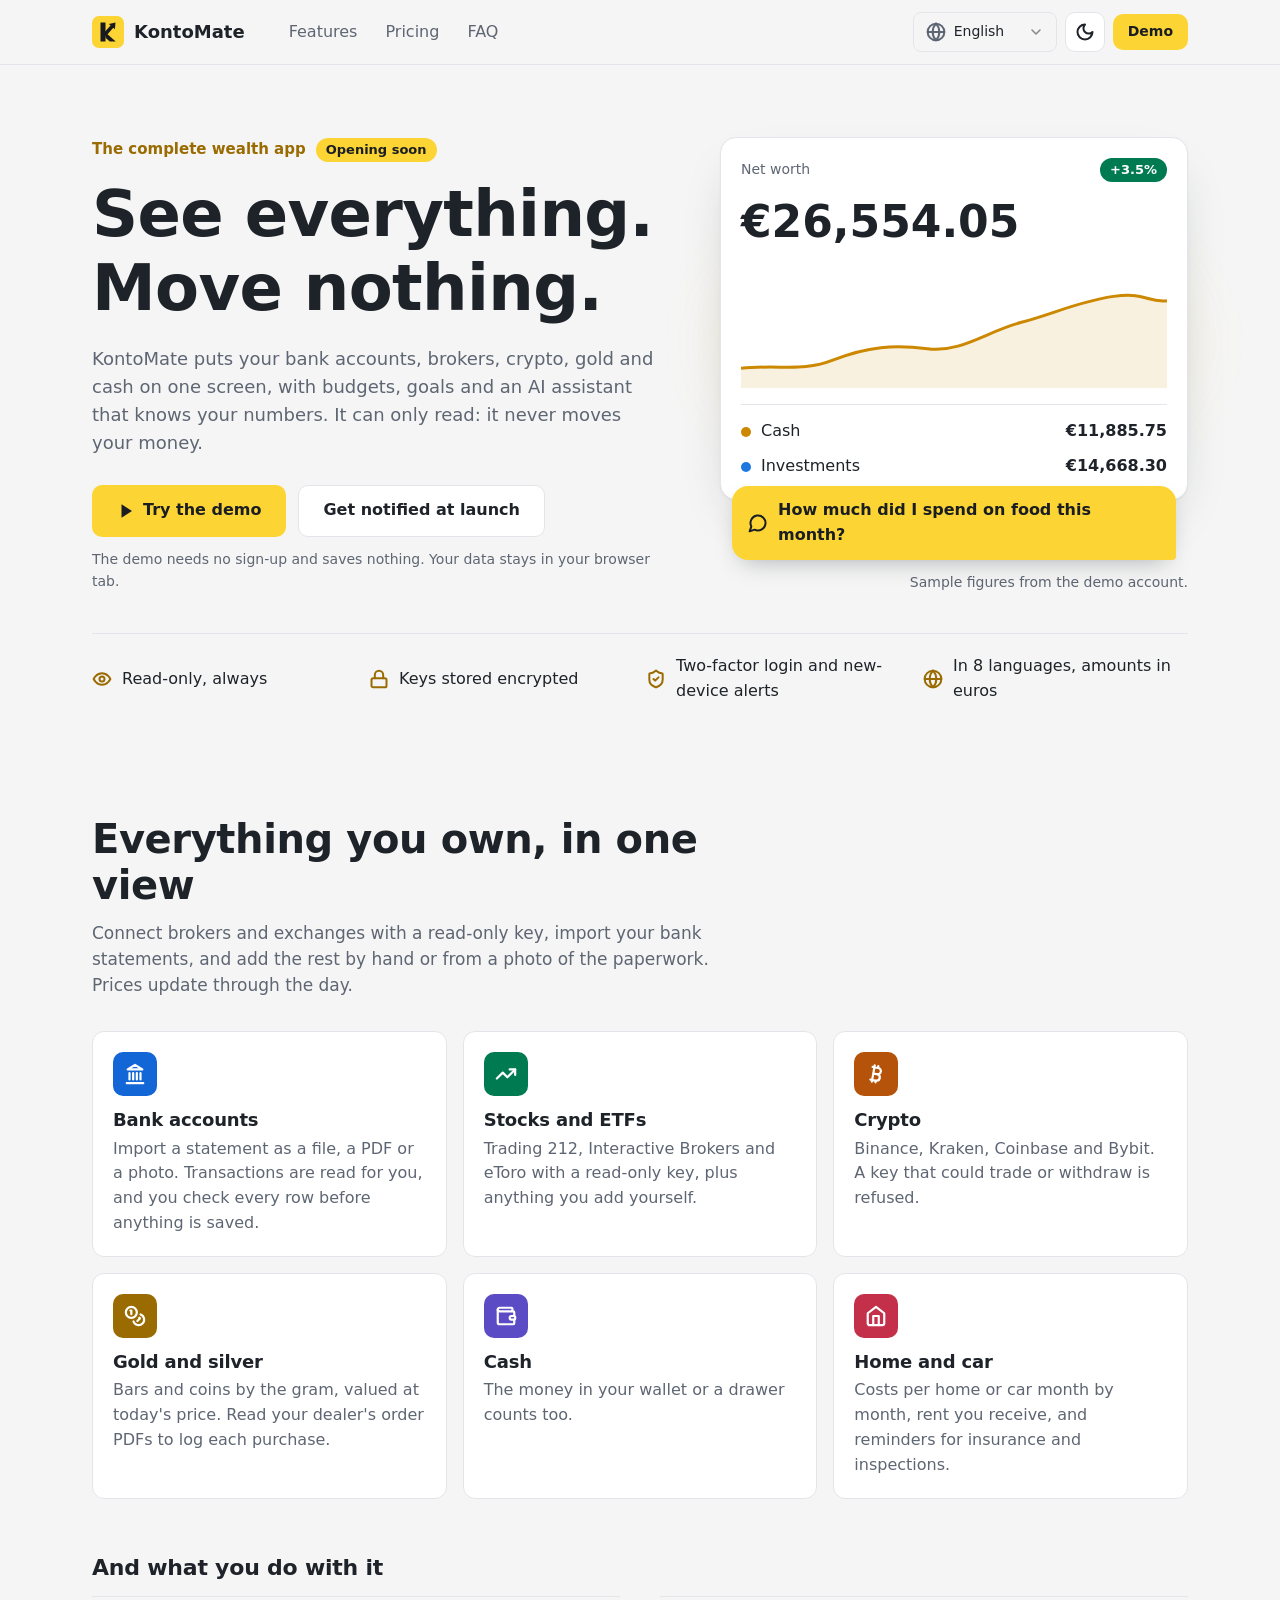
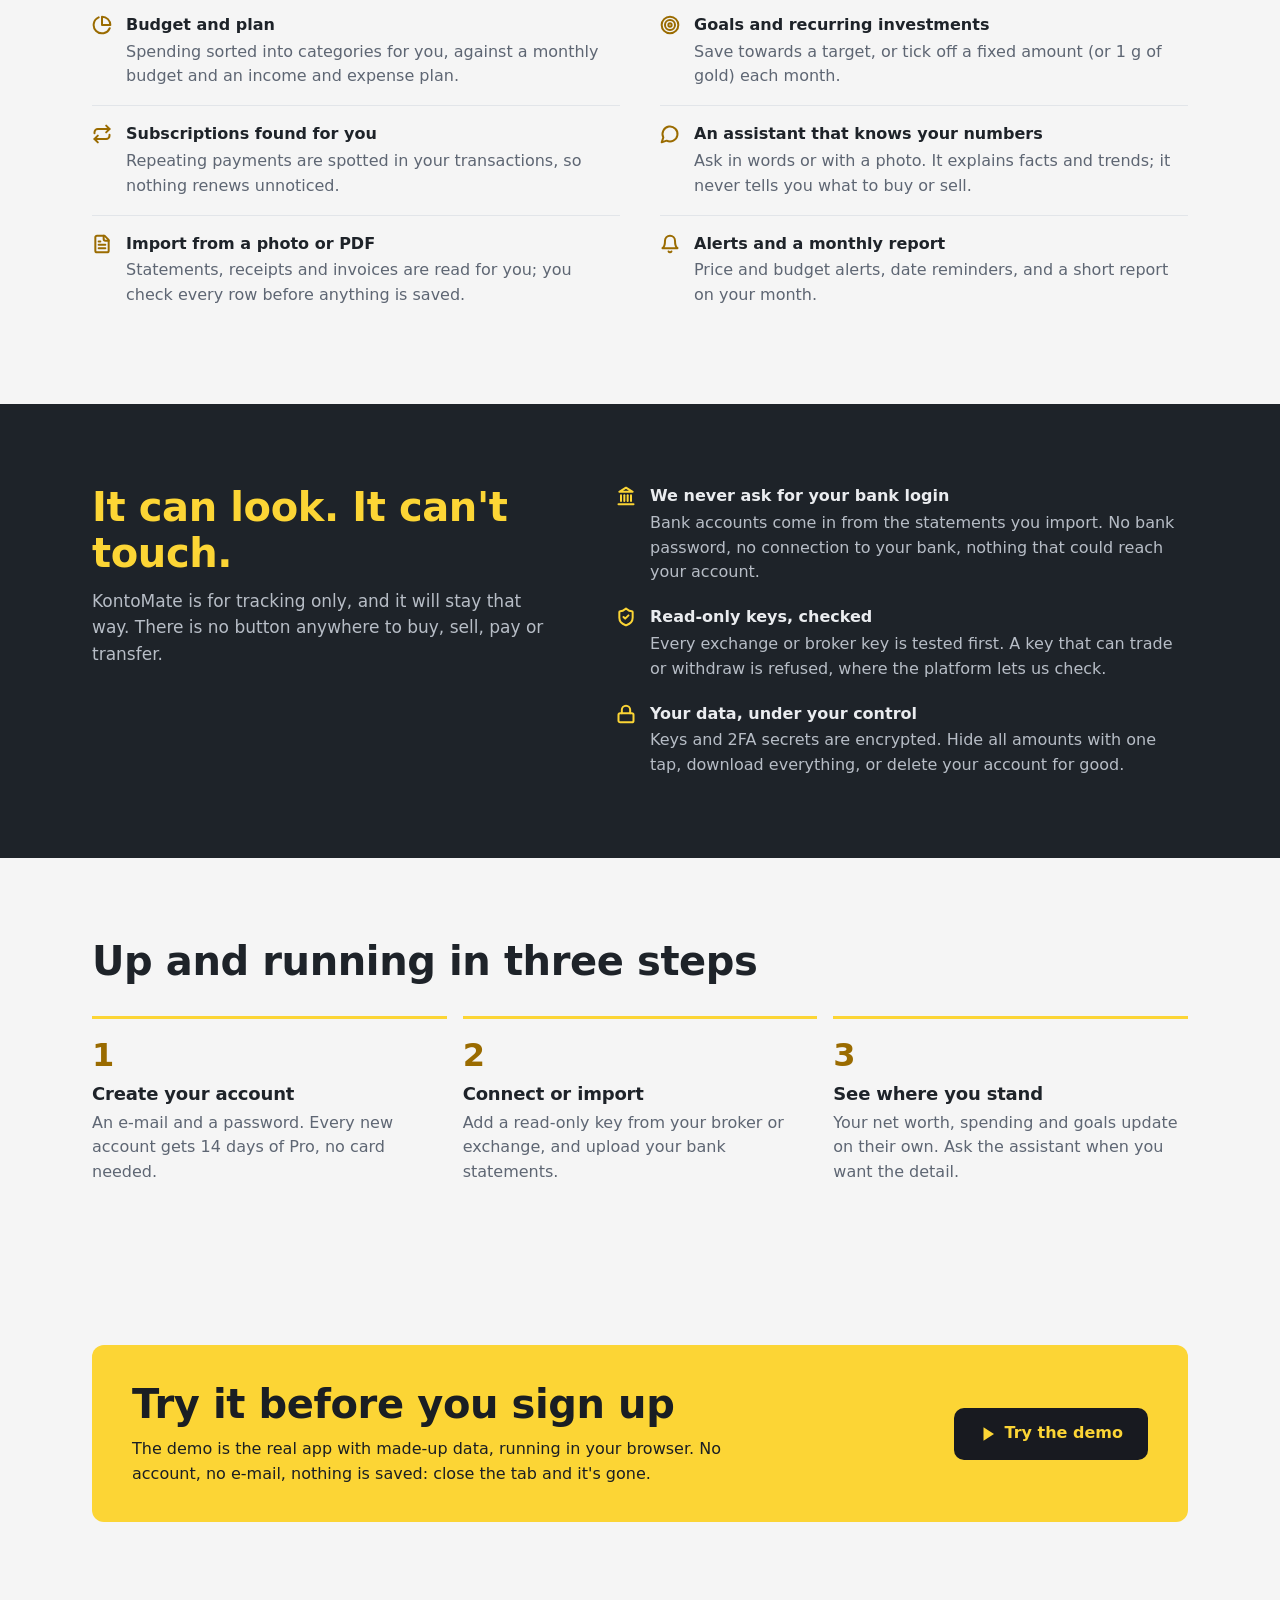
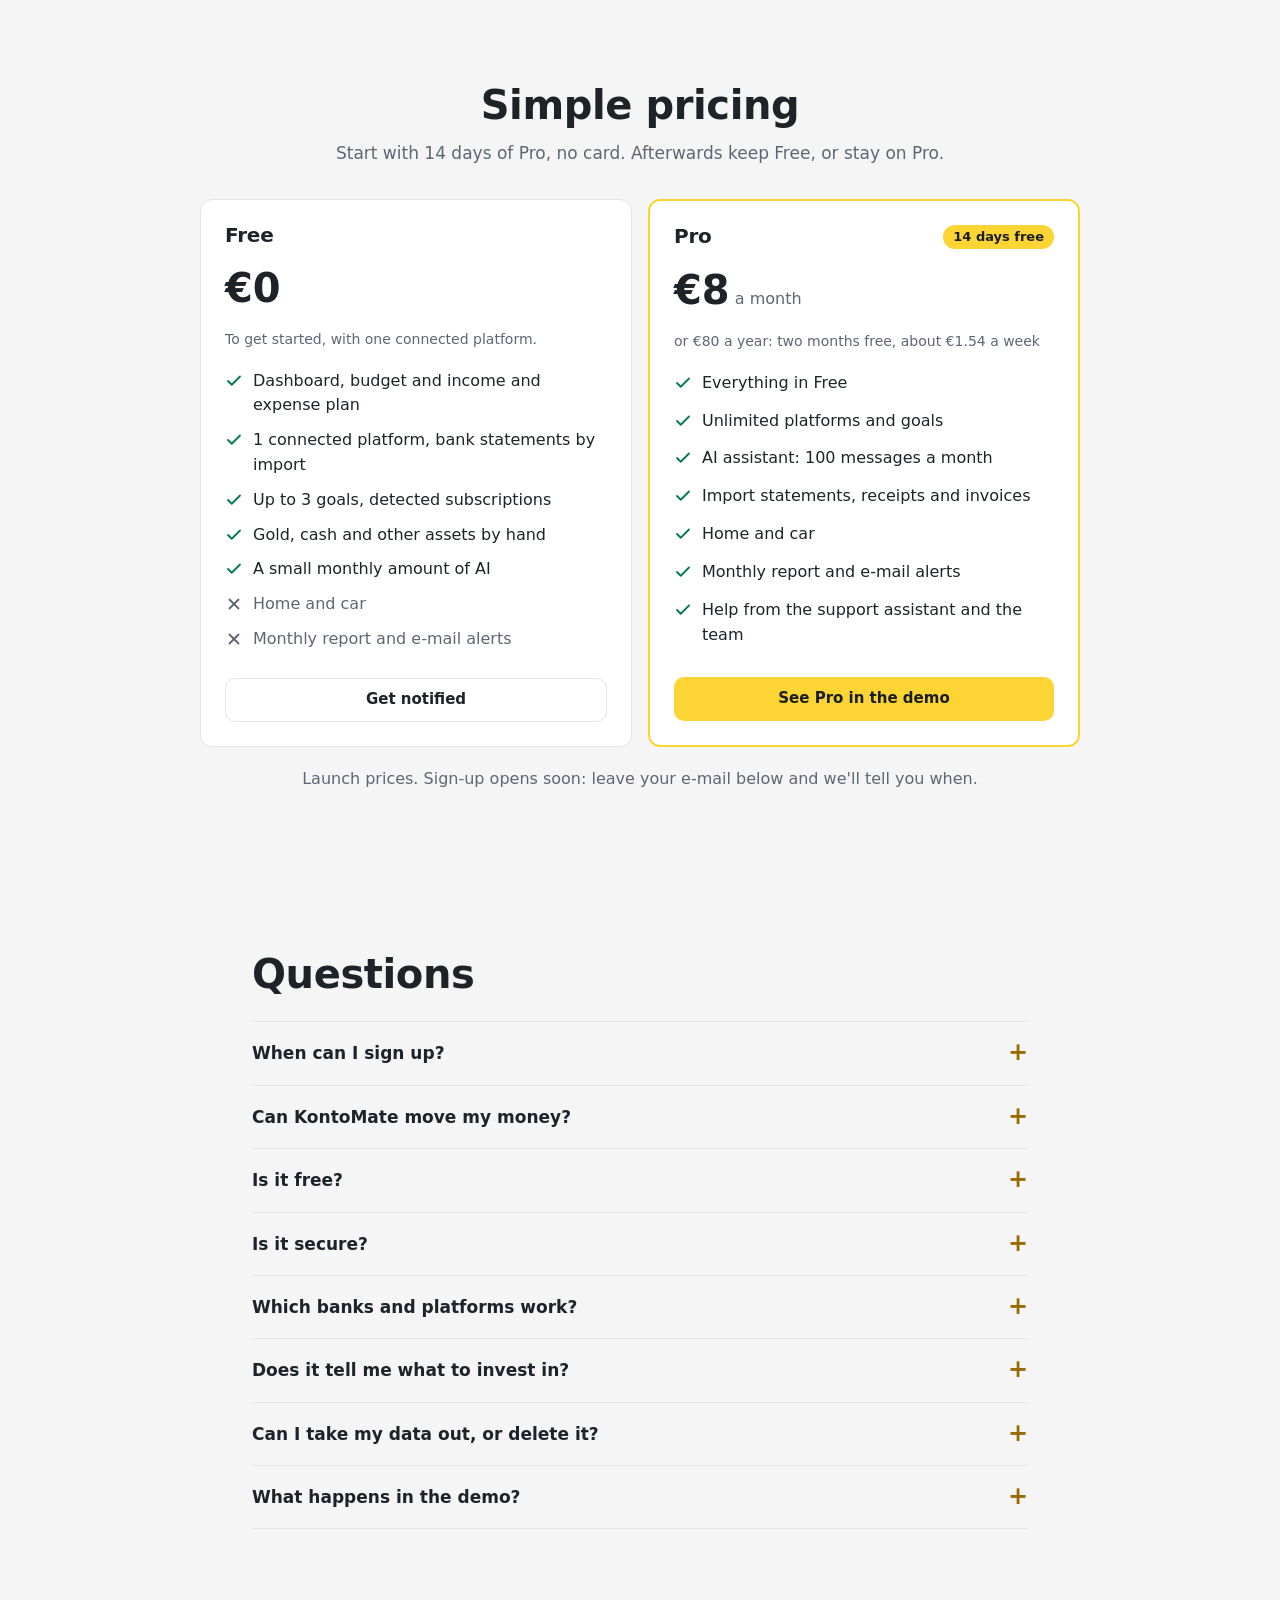
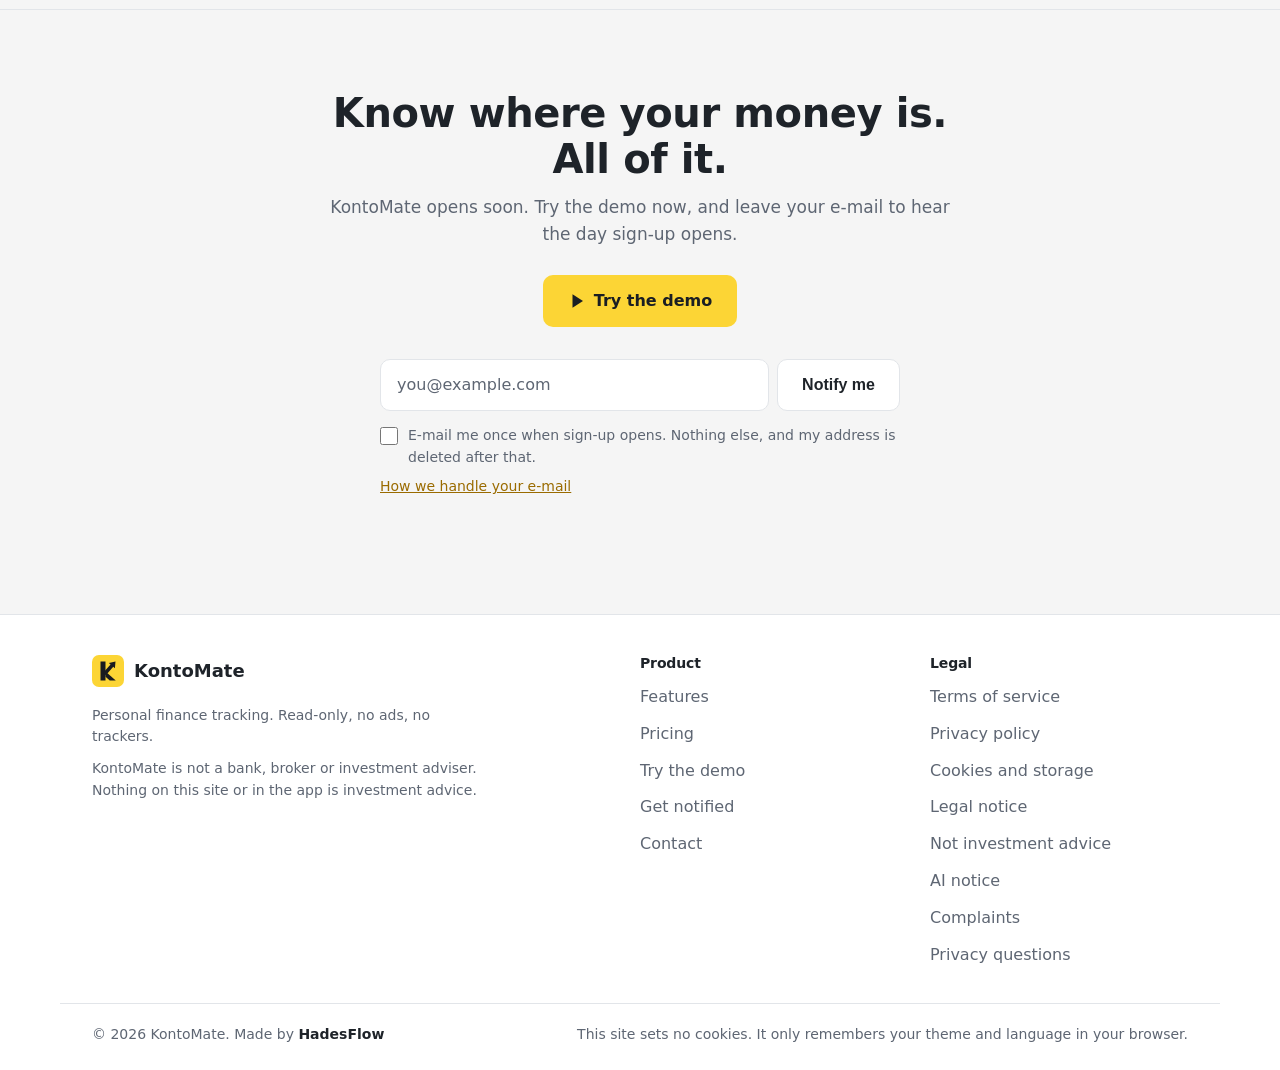
==== index.html @ 9d291f89 "Phone layout: net-worth card in the first screen, compact sections - Hero on phones: tighter type, b" ====
<!DOCTYPE html>
<!-- data-mode: "soon" (waitlist, no sign-up) is the default in the file; functions/_middleware.js switches it
     to "live" when the Cloudflare Pages variable SITE_MODE is "live". Elements: .soon-only / .live-only. -->
<html lang="en" data-mode="soon">
<head>
  <meta charset="UTF-8" />
  <meta name="viewport" content="width=device-width, initial-scale=1" />
  <title>KontoMate: the complete wealth app for everything you own</title>
  <meta name="description" content="KontoMate shows your bank accounts, brokers, crypto, gold and cash in one dashboard, with budgets, goals and an AI assistant. Read-only: it can never move your money." />
  <meta name="theme-color" content="#f5f5f5" />
  <link rel="icon" href="assets/favicon.svg?v=781c87a069" type="image/svg+xml" />
  <link rel="canonical" href="https://kontomate.com/" />
  <meta property="og:title" content="KontoMate: see everything, move nothing" />
  <meta property="og:description" content="Banks, brokers, crypto, gold and cash in one read-only dashboard, with budgets, goals and an AI assistant." />
  <meta property="og:url" content="https://kontomate.com/" />
  <meta property="og:type" content="website" />
  <!-- No trackers, no cookies, no third-party requests: everything below is served from this site. -->
  <script src="assets/theme-init.js?v=781c87a069"></script>
  <link rel="stylesheet" href="assets/site.css?v=781c87a069" />
</head>
<body>
  <!-- Lucide icons (ISC licence), drawn once and reused with <use>. -->
  <svg width="0" height="0" class="sprite" aria-hidden="true" focusable="false">
    <symbol id="i-bank" viewBox="0 0 24 24"><line x1="3" x2="21" y1="22" y2="22"/><line x1="6" x2="6" y1="18" y2="11"/><line x1="10" x2="10" y1="18" y2="11"/><line x1="14" x2="14" y1="18" y2="11"/><line x1="18" x2="18" y1="18" y2="11"/><polygon points="12 2 20 7 4 7"/></symbol>
    <symbol id="i-trend" viewBox="0 0 24 24"><polyline points="22 7 13.5 15.5 8.5 10.5 2 17"/><polyline points="16 7 22 7 22 13"/></symbol>
    <symbol id="i-bitcoin" viewBox="0 0 24 24"><path d="M11.767 19.089c4.924.868 6.14-6.025 1.216-6.894m-1.216 6.894L5.86 18.047m5.908 1.042-.347 1.97m1.563-8.864c4.924.869 6.14-6.025 1.215-6.893m-1.215 6.893-3.94-.694m5.155-6.2L8.29 4.26m5.908 1.042.348-1.97M7.48 20.364l3.126-17.727"/></symbol>
    <symbol id="i-coins" viewBox="0 0 24 24"><circle cx="8" cy="8" r="6"/><path d="M18.09 10.37A6 6 0 1 1 10.34 18"/><path d="M7 6h1v4"/><path d="m16.71 13.88.7.71-2.82 2.82"/></symbol>
    <symbol id="i-wallet" viewBox="0 0 24 24"><path d="M19 7V4a1 1 0 0 0-1-1H5a2 2 0 0 0 0 4h15a1 1 0 0 1 1 1v4h-3a2 2 0 0 0 0 4h3a1 1 0 0 0 1-1v-2a1 1 0 0 0-1-1"/><path d="M3 5v14a2 2 0 0 0 2 2h15a1 1 0 0 0 1-1v-4"/></symbol>
    <symbol id="i-home" viewBox="0 0 24 24"><path d="M3 9l9-7 9 7v11a2 2 0 0 1-2 2H5a2 2 0 0 1-2-2z"/><polyline points="9 22 9 12 15 12 15 22"/></symbol>
    <symbol id="i-car" viewBox="0 0 24 24"><path d="M19 17h2c.6 0 1-.4 1-1v-3c0-.9-.7-1.7-1.5-1.9C18.7 10.6 16 10 16 10s-1.3-1.4-2.2-2.3c-.5-.4-1.1-.7-1.8-.7H5c-.6 0-1.1.4-1.4.9l-1.4 2.9A3.7 3.7 0 0 0 2 12v4c0 .6.4 1 1 1h2"/><circle cx="7" cy="17" r="2"/><path d="M9 17h6"/><circle cx="17" cy="17" r="2"/></symbol>
    <symbol id="i-shield" viewBox="0 0 24 24"><path d="M20 13c0 5-3.5 7.5-7.66 8.95a1 1 0 0 1-.67-.01C7.5 20.5 4 18 4 13V6a1 1 0 0 1 1-1c2 0 4.5-1.2 6.24-2.72a1.17 1.17 0 0 1 1.52 0C14.51 3.81 17 5 19 5a1 1 0 0 1 1 1z"/><path d="m9 12 2 2 4-4"/></symbol>
    <symbol id="i-eye" viewBox="0 0 24 24"><path d="M2 12s3-7 10-7 10 7 10 7-3 7-10 7-10-7-10-7Z"/><circle cx="12" cy="12" r="3"/></symbol>
    <symbol id="i-lock" viewBox="0 0 24 24"><rect width="18" height="11" x="3" y="11" rx="2" ry="2"/><path d="M7 11V7a5 5 0 0 1 10 0v4"/></symbol>
    <symbol id="i-check" viewBox="0 0 24 24"><path d="M20 6 9 17l-5-5"/></symbol>
    <symbol id="i-x" viewBox="0 0 24 24"><path d="M18 6 6 18"/><path d="m6 6 12 12"/></symbol>
    <symbol id="i-sun" viewBox="0 0 24 24"><circle cx="12" cy="12" r="4"/><path d="M12 2v2"/><path d="M12 20v2"/><path d="m4.93 4.93 1.41 1.41"/><path d="m17.66 17.66 1.41 1.41"/><path d="M2 12h2"/><path d="M20 12h2"/><path d="m6.34 17.66-1.41 1.41"/><path d="m19.07 4.93-1.41 1.41"/></symbol>
    <symbol id="i-moon" viewBox="0 0 24 24"><path d="M12 3a6 6 0 0 0 9 9 9 9 0 1 1-9-9Z"/></symbol>
    <symbol id="i-chat" viewBox="0 0 24 24"><path d="M7.9 20A9 9 0 1 0 4 16.1L2 22Z"/></symbol>
    <symbol id="i-pie" viewBox="0 0 24 24"><path d="M21.21 15.89A10 10 0 1 1 8 2.83"/><path d="M22 12A10 10 0 0 0 12 2v10z"/></symbol>
    <symbol id="i-target" viewBox="0 0 24 24"><circle cx="12" cy="12" r="10"/><circle cx="12" cy="12" r="6"/><circle cx="12" cy="12" r="2"/></symbol>
    <symbol id="i-repeat" viewBox="0 0 24 24"><path d="m17 2 4 4-4 4"/><path d="M3 11v-1a4 4 0 0 1 4-4h14"/><path d="m7 22-4-4 4-4"/><path d="M21 13v1a4 4 0 0 1-4 4H3"/></symbol>
    <symbol id="i-file" viewBox="0 0 24 24"><path d="M15 2H6a2 2 0 0 0-2 2v16a2 2 0 0 0 2 2h12a2 2 0 0 0 2-2V7Z"/><path d="M14 2v4a2 2 0 0 0 2 2h4"/><path d="M10 9H8"/><path d="M16 13H8"/><path d="M16 17H8"/></symbol>
    <symbol id="i-bell" viewBox="0 0 24 24"><path d="M6 8a6 6 0 0 1 12 0c0 7 3 9 3 9H3s3-2 3-9"/><path d="M10.3 21a1.94 1.94 0 0 0 3.4 0"/></symbol>
    <symbol id="i-play" viewBox="0 0 24 24"><polygon points="6 3 20 12 6 21 6 3"/></symbol>
    <symbol id="i-chevron-down" viewBox="0 0 24 24"><path d="m6 9 6 6 6-6"/></symbol>
    <symbol id="i-globe"viewBox="0 0 24 24"><circle cx="12" cy="12" r="10"/><path d="M12 2a14.5 14.5 0 0 0 0 20 14.5 14.5 0 0 0 0-20"/><path d="M2 12h20"/></symbol>
  </svg>

  <a class="skip" href="#main" data-i18n="nav.skip">Skip to content</a>

  <header class="site-header">
    <div class="wrap header-row">
      <a class="brand" href="/" aria-label="KontoMate home">
        <svg class="logo" viewBox="0 0 64 64" aria-hidden="true" focusable="false"><rect width="64" height="64" rx="14" fill="#fcd535"/><path d="M17 13H27V51H17Z" fill="#181a20"/><path d="M27 33 47.5 51H35.5L27 43.5Z" fill="#181a20"/><path d="M22.3 35.6 37.1 18.9 33.8 16.1 47 13 45.8 26.5 42.5 23.7 27.7 40.4Z" fill="#181a20"/></svg>
        <span>KontoMate</span>
      </a>
      <nav class="nav" aria-label="Main">
        <a href="#tracks" data-i18n="nav.features">Features</a>
        <a href="#pricing" data-i18n="nav.pricing">Pricing</a>
        <a href="#faq" data-i18n="nav.faq">FAQ</a>
      </nav>
      <div class="header-actions">
        <!-- Language picker, built like the app's (finassist-app src/components/LanguageSelect.tsx); assets/site.js fills it. -->
        <div class="lang" hidden>
          <button type="button" class="lang-trigger" id="lang-trigger" aria-haspopup="listbox" aria-expanded="false" aria-controls="lang-menu" aria-label="Language" data-i18n-attr="aria-label:nav.language">
            <svg class="icon" aria-hidden="true"><use href="#i-globe"/></svg>
            <span class="lang-current" id="lang-current">English</span>
            <svg class="icon lang-chevron" aria-hidden="true"><use href="#i-chevron-down"/></svg>
          </button>
          <ul class="lang-menu" id="lang-menu" role="listbox" tabindex="-1" hidden></ul>
        </div>
        <button type="button" class="icon-btn" id="theme-toggle" aria-label="Switch between light and dark" data-i18n-attr="aria-label:nav.theme">
          <svg class="icon show-light" aria-hidden="true"><use href="#i-moon"/></svg>
          <svg class="icon show-dark" aria-hidden="true"><use href="#i-sun"/></svg>
        </button>
        <a class="link-login live-only" href="https://app.kontomate.com/auth/login" data-i18n="nav.login">Log in</a>
        <a class="btn btn-small btn-outline live-only" href="https://app.kontomate.com/auth/signup" data-i18n="nav.signup">Sign up</a>
        <a class="btn btn-small btn-primary soon-only" href="https://demo.kontomate.com" data-i18n="nav.demo">Demo</a>
      </div>
    </div>
  </header>

  <main id="main">
    <!-- Hero: the one bold element is the net-worth card next to the headline. -->
    <section class="hero">
      <div class="wrap hero-grid">
        <div class="hero-copy">
          <p class="eyebrow">
            <span data-i18n="hero.eyebrow">The complete wealth app</span>
            <span class="badge soon-only" data-i18n="soon.badge">Opening soon</span>
          </p>
          <h1 data-i18n="hero.title">See everything. Move nothing.</h1>
          <p class="lead" data-i18n="hero.lead">KontoMate puts your bank accounts, brokers, crypto, gold and cash on one screen, with budgets, goals and an AI assistant that knows your numbers. It can only read: it never moves your money.</p>
          <div class="hero-ctas">
            <a class="btn btn-primary btn-large" href="https://demo.kontomate.com">
              <svg class="icon" aria-hidden="true"><use href="#i-play"/></svg>
              <span data-i18n="cta.demo">Try the demo</span>
            </a>
            <a class="btn btn-outline btn-large live-only" href="https://app.kontomate.com/auth/signup" data-i18n="cta.signup">Create a free account</a>
            <a class="btn btn-outline btn-large soon-only" href="#waitlist"><span class="label-long" data-i18n="cta.notify">Get notified at launch</span><span class="label-short" data-i18n="cta.notifyShort">Get notified</span></a>
          </div>
          <p class="hint" data-i18n="cta.demoNote">The demo needs no sign-up and saves nothing. Your data stays in your browser tab.</p>
        </div>

        <figure class="mock" aria-labelledby="mock-caption">
          <div class="mock-card">
            <div class="mock-head">
              <span class="muted small" data-i18n="mock.label">Net worth</span>
              <span class="pill pill-up">+3.5%</span>
            </div>
            <p class="mock-total stat">€26,554.05</p>
            <svg class="mock-chart" viewBox="0 0 320 110" preserveAspectRatio="none" aria-hidden="true">
              <path class="area" d="M0 92 C30 88 45 96 70 84 S115 70 140 74 S185 58 210 50 S255 30 280 26 S305 32 320 30 L320 110 L0 110Z"/>
              <path class="line" d="M0 92 C30 88 45 96 70 84 S115 70 140 74 S185 58 210 50 S255 30 280 26 S305 32 320 30"/>
            </svg>
            <ul class="mock-split">
              <li><span class="dot d1"></span><span data-i18n="mock.cash">Cash</span><span class="stat">€11,885.75</span></li>
              <li><span class="dot d2"></span><span data-i18n="mock.investments">Investments</span><span class="stat">€14,668.30</span></li>
            </ul>
          </div>
          <div class="mock-chat">
            <svg class="icon" aria-hidden="true"><use href="#i-chat"/></svg>
            <p data-i18n="mock.chat">How much did I spend on food this month?</p>
          </div>
          <figcaption id="mock-caption" class="muted small" data-i18n="mock.caption">Sample figures from the demo account.</figcaption>
        </figure>
      </div>

      <div class="wrap">
        <ul class="trust">
          <li><svg class="icon" aria-hidden="true"><use href="#i-eye"/></svg><span data-i18n="trust.readonly">Read-only, always</span></li>
          <li><svg class="icon" aria-hidden="true"><use href="#i-lock"/></svg><span data-i18n="trust.encrypted">Keys stored encrypted</span></li>
          <li><svg class="icon" aria-hidden="true"><use href="#i-shield"/></svg><span data-i18n="trust.2fa">Two-factor login and new-device alerts</span></li>
          <li><svg class="icon" aria-hidden="true"><use href="#i-globe"/></svg><span data-i18n="trust.languages">In 8 languages, amounts in euros</span></li>
        </ul>
      </div>
    </section>

    <section id="tracks" class="section">
      <div class="wrap">
        <h2 data-i18n="tracks.title">Everything you own, in one view</h2>
        <p class="section-lead" data-i18n="tracks.lead">Connect brokers and exchanges with a read-only key, import your bank statements, and add the rest by hand or from a photo of the paperwork. Prices update through the day.</p>
        <ul class="tiles">
          <li class="tile">
            <span class="icon-tile t1"><svg class="icon" aria-hidden="true"><use href="#i-bank"/></svg></span>
            <h3 data-i18n="tracks.banks.title">Bank accounts</h3>
            <p data-i18n="tracks.banks.text">Import a statement as a file, a PDF or a photo. Transactions are read for you, and you check every row before anything is saved.</p>
          </li>
          <li class="tile">
            <span class="icon-tile t2"><svg class="icon" aria-hidden="true"><use href="#i-trend"/></svg></span>
            <h3 data-i18n="tracks.stocks.title">Stocks and ETFs</h3>
            <p data-i18n="tracks.stocks.text">Trading 212, Interactive Brokers and eToro with a read-only key, plus anything you add yourself.</p>
          </li>
          <li class="tile">
            <span class="icon-tile t3"><svg class="icon" aria-hidden="true"><use href="#i-bitcoin"/></svg></span>
            <h3 data-i18n="tracks.crypto.title">Crypto</h3>
            <p data-i18n="tracks.crypto.text">Binance, Kraken, Coinbase and Bybit. A key that could trade or withdraw is refused.</p>
          </li>
          <li class="tile">
            <span class="icon-tile t4"><svg class="icon" aria-hidden="true"><use href="#i-coins"/></svg></span>
            <h3 data-i18n="tracks.gold.title">Gold and silver</h3>
            <p data-i18n="tracks.gold.text">Bars and coins by the gram, valued at today's price. Read your dealer's order PDFs to log each purchase.</p>
          </li>
          <li class="tile">
            <span class="icon-tile t5"><svg class="icon" aria-hidden="true"><use href="#i-wallet"/></svg></span>
            <h3 data-i18n="tracks.cash.title">Cash</h3>
            <p data-i18n="tracks.cash.text">The money in your wallet or a drawer counts too.</p>
          </li>
          <li class="tile">
            <span class="icon-tile t6"><svg class="icon" aria-hidden="true"><use href="#i-home"/></svg></span>
            <h3 data-i18n="tracks.property.title">Home and car</h3>
            <p data-i18n="tracks.property.text">Costs per home or car month by month, rent you receive, and reminders for insurance and inspections.</p>
          </li>
        </ul>

        <div class="tools">
          <h3 class="tools-title" data-i18n="tools.title">And what you do with it</h3>
          <ul class="tool-list">
            <li><svg class="icon" aria-hidden="true"><use href="#i-pie"/></svg><div><strong data-i18n="tools.budget.title">Budget and plan</strong><p data-i18n="tools.budget.text">Spending sorted into categories for you, against a monthly budget and an income and expense plan.</p></div></li>
            <li><svg class="icon" aria-hidden="true"><use href="#i-target"/></svg><div><strong data-i18n="tools.goals.title">Goals and recurring investments</strong><p data-i18n="tools.goals.text">Save towards a target, or tick off a fixed amount (or 1 g of gold) each month.</p></div></li>
            <li><svg class="icon" aria-hidden="true"><use href="#i-repeat"/></svg><div><strong data-i18n="tools.subs.title">Subscriptions found for you</strong><p data-i18n="tools.subs.text">Repeating payments are spotted in your transactions, so nothing renews unnoticed.</p></div></li>
            <li><svg class="icon" aria-hidden="true"><use href="#i-chat"/></svg><div><strong data-i18n="tools.assistant.title">An assistant that knows your numbers</strong><p data-i18n="tools.assistant.text">Ask in words or with a photo. It explains facts and trends; it never tells you what to buy or sell.</p></div></li>
            <li><svg class="icon" aria-hidden="true"><use href="#i-file"/></svg><div><strong data-i18n="tools.import.title">Import from a photo or PDF</strong><p data-i18n="tools.import.text">Statements, receipts and invoices are read for you; you check every row before anything is saved.</p></div></li>
            <li><svg class="icon" aria-hidden="true"><use href="#i-bell"/></svg><div><strong data-i18n="tools.alerts.title">Alerts and a monthly report</strong><p data-i18n="tools.alerts.text">Price and budget alerts, date reminders, and a short report on your month.</p></div></li>
          </ul>
        </div>
      </div>
    </section>

    <!-- The read-only promise: the owner's decision of 28.10.2026, "tracking only, forever". -->
    <section id="read-only" class="section promise">
      <div class="wrap promise-grid">
        <div>
          <h2 data-i18n="promise.title">It can look. It can't touch.</h2>
          <p class="section-lead" data-i18n="promise.lead">KontoMate is for tracking only, and it will stay that way. There is no button anywhere to buy, sell, pay or transfer.</p>
        </div>
        <ul class="promise-list">
          <li>
            <svg class="icon" aria-hidden="true"><use href="#i-bank"/></svg>
            <div><strong data-i18n="promise.bank.title">We never ask for your bank login</strong><p data-i18n="promise.bank.text">Bank accounts come in from the statements you import. No bank password, no connection to your bank, nothing that could reach your account.</p></div>
          </li>
          <li>
            <svg class="icon" aria-hidden="true"><use href="#i-shield"/></svg>
            <div><strong data-i18n="promise.keys.title">Read-only keys, checked</strong><p data-i18n="promise.keys.text">Every exchange or broker key is tested first. A key that can trade or withdraw is refused, where the platform lets us check.</p></div>
          </li>
          <li>
            <svg class="icon" aria-hidden="true"><use href="#i-lock"/></svg>
            <div><strong data-i18n="promise.data.title">Your data, under your control</strong><p data-i18n="promise.data.text">Keys and 2FA secrets are encrypted. Hide all amounts with one tap, download everything, or delete your account for good.</p></div>
          </li>
        </ul>
      </div>
    </section>

    <section id="how" class="section">
      <div class="wrap">
        <h2 data-i18n="how.title">Up and running in three steps</h2>
        <ol class="steps">
          <li>
            <span class="step-no" aria-hidden="true">1</span>
            <h3 data-i18n="how.s1.title">Create your account</h3>
            <p data-i18n="how.s1.text">An e-mail and a password. Every new account gets 14 days of Pro, no card needed.</p>
          </li>
          <li>
            <span class="step-no" aria-hidden="true">2</span>
            <h3 data-i18n="how.s2.title">Connect or import</h3>
            <p data-i18n="how.s2.text">Add a read-only key from your broker or exchange, and upload your bank statements.</p>
          </li>
          <li>
            <span class="step-no" aria-hidden="true">3</span>
            <h3 data-i18n="how.s3.title">See where you stand</h3>
            <p data-i18n="how.s3.text">Your net worth, spending and goals update on their own. Ask the assistant when you want the detail.</p>
          </li>
        </ol>
      </div>
    </section>

    <section id="demo" class="section">
      <div class="wrap">
        <div class="demo-band">
          <div>
            <h2 data-i18n="demo.title">Try it before you sign up</h2>
            <p data-i18n="demo.text">The demo is the real app with made-up data, running in your browser. No account, no e-mail, nothing is saved: close the tab and it's gone.</p>
          </div>
          <a class="btn btn-primary btn-large" href="https://demo.kontomate.com">
            <svg class="icon" aria-hidden="true"><use href="#i-play"/></svg>
            <span data-i18n="cta.demo">Try the demo</span>
          </a>
        </div>
      </div>
    </section>

    <section id="pricing" class="section">
      <div class="wrap section-center">
        <h2 data-i18n="pricing.title">Simple pricing</h2>
        <p class="section-lead" data-i18n="pricing.lead">Start with 14 days of Pro, no card. Afterwards keep Free, or stay on Pro.</p>
        <div class="plans">
          <article class="plan">
            <h3 data-i18n="pricing.free.name">Free</h3>
            <p class="price"><span class="stat">€0</span></p>
            <p class="muted small" data-i18n="pricing.free.note">To get started, with one connected platform.</p>
            <ul class="features">
              <li><svg class="icon yes" aria-hidden="true"><use href="#i-check"/></svg><span data-i18n="pricing.f.dashboard">Dashboard, budget and income and expense plan</span></li>
              <li><svg class="icon yes" aria-hidden="true"><use href="#i-check"/></svg><span data-i18n="pricing.f.oneEach">1 connected platform, bank statements by import</span></li>
              <li><svg class="icon yes" aria-hidden="true"><use href="#i-check"/></svg><span data-i18n="pricing.f.goals3">Up to 3 goals, detected subscriptions</span></li>
              <li><svg class="icon yes" aria-hidden="true"><use href="#i-check"/></svg><span data-i18n="pricing.f.manual">Gold, cash and other assets by hand</span></li>
              <li><svg class="icon yes" aria-hidden="true"><use href="#i-check"/></svg><span data-i18n="pricing.f.aiSmall">A small monthly amount of AI</span></li>
              <li><svg class="icon no" aria-hidden="true"><use href="#i-x"/></svg><span class="muted" data-i18n="pricing.f.noCarHome">Home and car</span></li>
              <li><svg class="icon no" aria-hidden="true"><use href="#i-x"/></svg><span class="muted" data-i18n="pricing.f.noReport">Monthly report and e-mail alerts</span></li>
            </ul>
            <a class="btn btn-outline live-only" href="https://app.kontomate.com/auth/signup" data-i18n="pricing.free.cta">Start free</a>
            <a class="btn btn-outline soon-only" href="#waitlist" data-i18n="cta.notifyShort">Get notified</a>
          </article>

          <article class="plan plan-pro">
            <div class="plan-head">
              <h3 data-i18n="pricing.pro.name">Pro</h3>
              <span class="badge" data-i18n="pricing.pro.badge">14 days free</span>
            </div>
            <p class="price"><span class="stat">€8</span> <span class="muted" data-i18n="pricing.pro.month">a month</span></p>
            <p class="muted small" data-i18n="pricing.pro.year">or €80 a year: two months free, about €1.54 a week</p>
            <ul class="features">
              <li><svg class="icon yes" aria-hidden="true"><use href="#i-check"/></svg><span data-i18n="pricing.f.everything">Everything in Free</span></li>
              <li><svg class="icon yes" aria-hidden="true"><use href="#i-check"/></svg><span data-i18n="pricing.f.unlimited">Unlimited platforms and goals</span></li>
              <li><svg class="icon yes" aria-hidden="true"><use href="#i-check"/></svg><span data-i18n="pricing.f.assistant">AI assistant: 100 messages a month</span></li>
              <li><svg class="icon yes" aria-hidden="true"><use href="#i-check"/></svg><span data-i18n="pricing.f.import">Import statements, receipts and invoices</span></li>
              <li><svg class="icon yes" aria-hidden="true"><use href="#i-check"/></svg><span data-i18n="pricing.f.carHome">Home and car</span></li>
              <li><svg class="icon yes" aria-hidden="true"><use href="#i-check"/></svg><span data-i18n="pricing.f.report">Monthly report and e-mail alerts</span></li>
              <li><svg class="icon yes" aria-hidden="true"><use href="#i-check"/></svg><span data-i18n="pricing.f.support">Help from the support assistant and the team</span></li>
            </ul>
            <a class="btn btn-primary live-only" href="https://app.kontomate.com/auth/signup" data-i18n="pricing.pro.cta">Start 14 days of Pro</a>
            <a class="btn btn-primary soon-only" href="https://demo.kontomate.com" data-i18n="pricing.pro.demo">See Pro in the demo</a>
          </article>
        </div>
        <p class="note soon-only" data-i18n="pricing.launch">Launch prices. Sign-up opens soon: leave your e-mail below and we'll tell you when.</p>
      </div>
    </section>

    <section id="faq" class="section">
      <div class="wrap faq-wrap">
        <h2 data-i18n="faq.title">Questions</h2>
        <div class="faq">
          <details class="soon-only">
            <summary data-i18n="faq.when.q">When can I sign up?</summary>
            <p data-i18n="faq.when.a">KontoMate opens soon. Leave your e-mail and we'll write to you once, when sign-up opens. Until then, the demo shows the whole app.</p>
          </details>
          <details>
            <summary data-i18n="faq.move.q">Can KontoMate move my money?</summary>
            <p data-i18n="faq.move.a">No. It only reads balances, transactions and holdings. It has no way to pay, transfer, buy or sell, and keys that could do so are refused.</p>
          </details>
          <details>
            <summary data-i18n="faq.free.q">Is it free?</summary>
            <p data-i18n="faq.free.a">Yes, the Free plan stays free. Pro costs €8 a month or €80 a year, and every account starts with 14 days of Pro without a card.</p>
          </details>
          <details>
            <summary data-i18n="faq.secure.q">Is it secure?</summary>
            <p data-i18n="faq.secure.a">We never ask for your bank login: bank data comes from the statements you import. Platform keys and 2FA secrets are stored encrypted. You can turn on two-factor login, you are logged out after 15 minutes without activity, and a login from a new browser sends you an alert.</p>
          </details>
          <details>
            <summary data-i18n="faq.which.q">Which banks and platforms work?</summary>
            <p data-i18n="faq.which.a">Any bank: import its statement as a file, a PDF or a photo. Platforms with a read-only key: Binance, Trading 212, Interactive Brokers, Kraken, Coinbase, Bybit and eToro. Anything else you can add by hand.</p>
          </details>
          <details>
            <summary data-i18n="faq.advice.q">Does it tell me what to invest in?</summary>
            <p data-i18n="faq.advice.a">No. KontoMate shows facts and trends about your own money. It is not investment advice and never recommends buying or selling anything.</p>
          </details>
          <details>
            <summary data-i18n="faq.delete.q">Can I take my data out, or delete it?</summary>
            <p data-i18n="faq.delete.a">Yes. Download everything as a file, delete all financial data, or delete the account completely from Settings.</p>
          </details>
          <details>
            <summary data-i18n="faq.demo.q">What happens in the demo?</summary>
            <p data-i18n="faq.demo.a">You use the real app with sample data. It runs entirely in your browser: nothing you type is sent to us, and it is gone when you reload.</p>
          </details>
        </div>
      </div>
    </section>

    <section id="waitlist" class="section closing">
      <div class="wrap closing-inner">
        <h2 data-i18n="closing.title">Know where your money is. All of it.</h2>
        <div class="hero-ctas live-only">
          <a class="btn btn-primary btn-large" href="https://app.kontomate.com/auth/signup" data-i18n="cta.signup">Create a free account</a>
          <a class="btn btn-outline btn-large" href="https://demo.kontomate.com" data-i18n="cta.demo">Try the demo</a>
        </div>

        <!-- Waitlist (Soon mode): posts to functions/api/waitlist.js. Without JavaScript the browser posts the
             form and comes back to /?waitlist=<result>#waitlist. -->
        <div class="soon-only">
          <p class="section-lead" data-i18n="waitlist.lead">KontoMate opens soon. Try the demo now, and leave your e-mail to hear the day sign-up opens.</p>
          <div class="hero-ctas">
            <a class="btn btn-primary btn-large" href="https://demo.kontomate.com">
              <svg class="icon" aria-hidden="true"><use href="#i-play"/></svg>
              <span data-i18n="cta.demo">Try the demo</span>
            </a>
          </div>
          <form class="waitlist" id="waitlist-form" action="/api/waitlist" method="post" novalidate>
            <label class="sr-only" for="waitlist-email" data-i18n="waitlist.label">Your e-mail</label>
            <div class="waitlist-row">
              <input id="waitlist-email" name="email" type="email" autocomplete="email" required maxlength="254" placeholder="you@example.com" data-i18n-attr="placeholder:waitlist.placeholder" />
              <button class="btn btn-outline btn-large" type="submit" data-i18n="waitlist.submit">Notify me</button>
            </div>
            <label class="waitlist-consent">
              <input type="checkbox" name="consent" value="yes" required />
              <span data-i18n="waitlist.consent">E-mail me once when sign-up opens. Nothing else, and my address is deleted after that.</span>
            </label>
            <p class="small muted"><a href="/legal/#waitlist" data-i18n="waitlist.privacy">How we handle your e-mail</a></p>
            <input type="hidden" name="lang" value="en" />
            <!-- Honeypot: people never see or fill it; bots usually do. -->
            <div class="hp" aria-hidden="true"><label>Website <input type="text" name="website" tabindex="-1" autocomplete="off" /></label></div>
            <p class="waitlist-status" id="waitlist-status" role="status" aria-live="polite"></p>
          </form>
          <!-- Messages the script shows; translated like any other text. -->
          <div hidden>
            <span id="msg-ok" data-i18n="waitlist.ok">Thank you. You're on the list: we'll e-mail you when KontoMate opens.</span>
            <span id="msg-invalid" data-i18n="waitlist.invalid">Please enter a valid e-mail address.</span>
            <span id="msg-consent" data-i18n="waitlist.needConsent">Please tick the box so we may e-mail you.</span>
            <span id="msg-error" data-i18n="waitlist.error">Something went wrong. Please try again in a moment.</span>
          </div>
        </div>
      </div>
    </section>
  </main>

  <footer class="site-footer">
    <div class="wrap footer-grid">
      <div>
        <a class="brand" href="/" aria-label="KontoMate home">
          <svg class="logo" viewBox="0 0 64 64" aria-hidden="true" focusable="false"><rect width="64" height="64" rx="14" fill="#fcd535"/><path d="M17 13H27V51H17Z" fill="#181a20"/><path d="M27 33 47.5 51H35.5L27 43.5Z" fill="#181a20"/><path d="M22.3 35.6 37.1 18.9 33.8 16.1 47 13 45.8 26.5 42.5 23.7 27.7 40.4Z" fill="#181a20"/></svg>
          <span>KontoMate</span>
        </a>
        <p class="muted small" data-i18n="footer.tagline">Personal finance tracking. Read-only, no ads, no trackers.</p>
        <p class="muted small" data-i18n="footer.advice">KontoMate is not a bank, broker or investment adviser. Nothing on this site or in the app is investment advice.</p>
      </div>
      <nav aria-label="Product" class="footer-col">
        <h2 class="footer-h" data-i18n="footer.product">Product</h2>
        <a href="#tracks" data-i18n="nav.features">Features</a>
        <a href="#pricing" data-i18n="nav.pricing">Pricing</a>
        <a href="https://demo.kontomate.com" data-i18n="cta.demo">Try the demo</a>
        <a class="live-only" href="https://app.kontomate.com/auth/login" data-i18n="nav.login">Log in</a>
        <a class="soon-only" href="#waitlist" data-i18n="cta.notifyShort">Get notified</a>
        <a href="mailto:support@kontomate.com" data-i18n="footer.contact">Contact</a>
      </nav>
      <!-- Placeholders until the lawyer approves the texts (finassist-app docs/legal/). -->
      <nav aria-label="Legal" class="footer-col">
        <h2 class="footer-h" data-i18n="footer.legal">Legal</h2>
        <a href="/legal/#terms" data-i18n="legal.terms">Terms of service</a>
        <a href="/legal/#privacy" data-i18n="legal.privacy">Privacy policy</a>
        <a href="/legal/#storage" data-i18n="legal.storage">Cookies and storage</a>
        <a href="/legal/#notice" data-i18n="legal.notice">Legal notice</a>
        <a href="/legal/#advice" data-i18n="legal.advice">Not investment advice</a>
        <a href="/legal/#ai" data-i18n="legal.ai">AI notice</a>
        <a href="/legal/#complaints" data-i18n="legal.complaints">Complaints</a>
        <a href="mailto:privacy@kontomate.com" data-i18n="footer.privacyContact">Privacy questions</a>
      </nav>
    </div>
    <div class="wrap footer-bottom">
      <p class="muted small"><span data-i18n="footer.copy">© 2026 KontoMate.</span> <span data-i18n="footer.madeBy">Made by</span> <a class="footer-link" href="https://hadesflow.com" rel="noopener">HadesFlow</a></p>
      <p class="muted small" data-i18n="footer.cookies">This site sets no cookies. It only remembers your theme and language in your browser.</p>
    </div>
  </footer>

  <script src="assets/i18n.js?v=781c87a069"></script>
  <script src="assets/site.js?v=781c87a069"></script>
</body>
</html>
---- assets/site.css ----
/* KontoMate landing. Same tokens as the app (finassist-app src/index.css): exchange-app surfaces,
   one yellow action colour, IBM Plex Sans when installed (self-hosting it is on the to-do list; no font CDN). */
:root {
  --bg: #f5f5f5;
  --card: #ffffff;
  --fg: #1e2329;
  --muted: #5e6673;          /* 5.8:1 on white */
  --border: #e2e5e9;
  --secondary: #eaecef;
  --primary: #fcd535;        /* bright yellow fill, dark text */
  --on-primary: #1a1e23;
  --primary-text: #9a6b00;   /* yellow that reads on white (5.0:1) */
  --success: #007a51;
  --success-bg: #007a51;
  --on-success: #ffffff;
  --danger: #c4304a;
  --ring: #b87a00;
  --chart-1: #cc8800;
  --chart-2: #1f78e0;
  --tile-1: #1366d6; --tile-2: #007a51; --tile-3: #b45309; --tile-4: #9a6b00; --tile-5: #5b4bc4; --tile-6: #c4304a;
  --promise-bg: #1e2329;
  --promise-fg: #eaecef;
  --promise-muted: #b7bdc6;
  --radius: 12px;
  --radius-sm: 8px;
  /* Elevation and glow for the one bold element (the hero card) only. */
  --shadow-hero: 0 1px 2px rgb(30 35 41 / 0.05), 0 24px 48px -20px rgb(30 35 41 / 0.28);
  --glow: rgb(252 213 53 / 0.45);
  --font: "IBM Plex Sans", system-ui, -apple-system, "Segoe UI", Roboto, "Helvetica Neue", Arial, sans-serif;
  --wrap: 1160px;
  color-scheme: light;
}
.dark {
  --bg: #181a20;
  --card: #1e2329;
  --fg: #eaecef;
  --muted: #969fac;          /* 4.5:1+ on card */
  --border: #2b3139;
  --secondary: #2b3139;
  --primary-text: #fcd535;
  --on-primary: #181a20;
  --success: #2ebd85;
  --success-bg: #2ebd85;
  --danger: #f6465d;
  --on-success: #181a20;
  --ring: #fcd535;
  --chart-1: #fcd535;
  --chart-2: #4c9bf0;
  --tile-1: #4c9bf0; --tile-2: #2ebd85; --tile-3: #f59e3b; --tile-4: #fcd535; --tile-5: #9d8cf2; --tile-6: #f7506a;
  --promise-bg: #0f1115;
  --promise-fg: #eaecef;
  --promise-muted: #a3abb7;
  --shadow-hero: 0 1px 2px rgb(0 0 0 / 0.3), 0 28px 56px -20px rgb(0 0 0 / 0.7);
  --glow: rgb(252 213 53 / 0.16);
  color-scheme: dark;
}

*, *::before, *::after { box-sizing: border-box; }
html { -webkit-text-size-adjust: 100%; scroll-behavior: smooth; scroll-padding-top: 80px; }
@media (prefers-reduced-motion: reduce) { html { scroll-behavior: auto; } }
body { margin: 0; background: var(--bg); color: var(--fg); font-family: var(--font); font-size: 16px; line-height: 1.55; overflow-x: hidden; }
h1, h2, h3 { line-height: 1.15; margin: 0; letter-spacing: -0.01em; }
p { margin: 0; }
a { color: inherit; }
ul, ol { margin: 0; padding: 0; list-style: none; }
.sprite { position: absolute; }
.sr-only { position: absolute; width: 1px; height: 1px; overflow: hidden; clip: rect(0 0 0 0); white-space: nowrap; }
.wrap { max-width: var(--wrap); margin: 0 auto; padding: 0 16px; }
@media (min-width: 768px) { .wrap { padding: 0 32px; } }
.muted { color: var(--muted); }
.small { font-size: 0.875rem; }
.stat { font-variant-numeric: tabular-nums; font-weight: 600; }
.icon { width: 20px; height: 20px; flex-shrink: 0; fill: none; stroke: currentColor; stroke-width: 2.4; stroke-linecap: round; stroke-linejoin: round; }
:focus-visible { outline: 2px solid var(--ring); outline-offset: 2px; border-radius: 4px; }

.skip { position: absolute; left: 16px; top: -48px; background: var(--primary); color: var(--on-primary); padding: 8px 12px; border-radius: var(--radius-sm); font-weight: 600; z-index: 100; }
.skip:focus { top: 8px; }

/* Buttons: one yellow action colour; outline for the second choice. */
.btn { display: inline-flex; align-items: center; justify-content: center; gap: 8px; min-height: 44px; padding: 0 18px; border-radius: 10px; font-weight: 600; font-size: 0.9375rem; text-decoration: none; border: 1px solid transparent; cursor: pointer; white-space: nowrap; }
.btn-large { min-height: 52px; padding: 0 24px; font-size: 1rem; }
.btn-small { min-height: 36px; padding: 0 14px; font-size: 0.875rem; }
.btn-primary { background: var(--primary); color: var(--on-primary); }
.btn-primary:hover { background: #f0c929; }
.btn-outline { background: var(--card); border-color: var(--border); color: var(--fg); }
.btn-outline:hover { background: var(--secondary); }
.btn .icon { width: 18px; height: 18px; }
.btn-primary .icon { fill: currentColor; stroke-width: 0; }

/* Header */
.site-header { position: sticky; top: 0; z-index: 20; background: color-mix(in srgb, var(--bg) 88%, transparent); backdrop-filter: blur(8px); border-bottom: 1px solid var(--border); }
.header-row { display: flex; align-items: center; gap: 16px; height: 64px; }
.brand { display: inline-flex; align-items: center; gap: 10px; font-weight: 700; font-size: 1.125rem; text-decoration: none; }
.logo { width: 32px; height: 32px; flex-shrink: 0; }
.nav { display: none; gap: 4px; margin-left: 16px; }
.nav a { text-decoration: none; padding: 8px 12px; border-radius: var(--radius-sm); font-weight: 500; color: var(--muted); }
.nav a:hover { color: var(--fg); background: var(--secondary); }
.header-actions { margin-left: auto; display: flex; align-items: center; gap: 8px; }
.icon-btn { display: inline-flex; align-items: center; justify-content: center; width: 40px; height: 40px; border-radius: 10px; border: 1px solid var(--border); background: var(--card); color: var(--fg); cursor: pointer; }
.icon-btn:hover { background: var(--secondary); }
.show-dark { display: none; }
.dark .show-dark { display: block; }
.dark .show-light { display: none; }
.link-login { display: none; text-decoration: none; font-weight: 600; padding: 8px 10px; border-radius: var(--radius-sm); }
.link-login:hover { background: var(--secondary); }
/* Language picker: the app's Select (Radix + shadcn) — trigger with globe, name and chevron; a card list with a check. */
.lang { position: relative; display: inline-flex; }
.lang[hidden] { display: none; }
.lang-trigger { display: inline-flex; align-items: center; gap: 8px; height: 40px; min-width: 9rem; padding: 0 12px; font: inherit; font-size: 0.875rem; font-weight: 500; color: var(--fg); background: var(--bg); border: 1px solid var(--border); border-radius: var(--radius-sm); cursor: pointer; }
.lang-trigger:hover { background: var(--secondary); }
.lang-trigger:focus-visible { outline: 2px solid var(--ring); outline-offset: 2px; }
.lang-trigger > .icon:first-child { color: var(--muted); }
.lang-current { flex: 1; text-align: left; white-space: nowrap; }
.lang-chevron { width: 16px; height: 16px; opacity: 0.5; }
.lang-menu { position: absolute; top: calc(100% + 4px); right: 0; z-index: 50; min-width: 100%; max-height: min(24rem, 70vh); overflow-y: auto; padding: 4px; background: var(--card); color: var(--fg); border: 1px solid var(--border); border-radius: var(--radius-sm); box-shadow: 0 4px 6px -1px rgb(0 0 0 / 0.1), 0 2px 4px -2px rgb(0 0 0 / 0.1); animation: lang-in 120ms ease-out; }
.lang-menu[hidden] { display: none; }
.lang-menu:focus { outline: none; }
.lang-menu li { position: relative; display: flex; align-items: center; height: 40px; padding: 0 12px 0 32px; border-radius: 6px; font-size: 0.875rem; white-space: nowrap; cursor: pointer; user-select: none; }
.lang-menu li.is-active { background: var(--secondary); }
.lang-check { position: absolute; left: 8px; display: none; }
.lang-check .icon { width: 16px; height: 16px; }
.lang-menu li[aria-selected="true"] .lang-check { display: flex; }
@keyframes lang-in { from { opacity: 0; transform: translateY(-4px) scale(0.97); } to { opacity: 1; transform: none; } }
@media (prefers-reduced-motion: reduce) { .lang-menu { animation: none; } }
/* Narrow phones: globe and name only, so the header still fits on one row. */
@media (max-width: 439px) { .lang-trigger { min-width: 0; gap: 6px; padding: 0 10px; } .lang-chevron { display: none; } }
@media (min-width: 768px) { .nav { display: flex; } .link-login { display: inline-block; } }
/* Narrow phones: logo without the wordmark, so language, theme and the main button fit on one row. */
@media (max-width: 439px) { .site-header .brand span { display: none; } }

/* Hero */
.hero { padding: 40px 0 24px; overflow-x: clip; } /* the card's glow must never widen the page */
.hero-grid { display: grid; grid-template-columns: minmax(0, 1fr); gap: 40px; align-items: center; }
.hero h1 { font-size: clamp(2.25rem, 7vw, 4rem); font-weight: 700; max-width: 14ch; }
.lead { margin-top: 20px; font-size: 1.125rem; color: var(--muted); max-width: 54ch; }
.hero-ctas { display: flex; flex-wrap: wrap; gap: 12px; margin-top: 28px; }
.hint { margin-top: 12px; font-size: 0.875rem; color: var(--muted); }
/* Short labels on narrow screens (e.g. "Get notified" instead of "Get notified at launch"). */
.label-short { display: none; }
@media (max-width: 479px) {
  .hero-ctas .btn { flex: 1 1 auto; padding: 0 16px; }
  .label-long { display: none; }
  .label-short { display: inline; }
}

@media (min-width: 960px) { .hero { padding: 72px 0 32px; } .hero-grid { grid-template-columns: minmax(0, 1.1fr) minmax(0, 0.9fr); gap: 56px; } }

/* The one bold element: a net-worth card built like the app's dashboard, lifted off the page by a shadow and
   a soft yellow glow (nothing else on the page is elevated). */
.mock { position: relative; margin: 0; display: grid; gap: 12px; isolation: isolate; }
.mock::before { content: ""; position: absolute; z-index: -1; inset: 8% -6% 18% -6%; background: radial-gradient(closest-side, var(--glow), transparent); filter: blur(24px); pointer-events: none; }
.mock-card { background: var(--card); border: 1px solid var(--border); border-radius: 16px; padding: 20px; box-shadow: var(--shadow-hero); }
.mock-head { display: flex; align-items: center; justify-content: space-between; }
.pill { display: inline-flex; align-items: center; border-radius: 999px; padding: 2px 10px; font-size: 0.8125rem; font-weight: 600; }
.pill-up { background: var(--success-bg); color: var(--on-success); }
.mock-total { font-size: clamp(2rem, 6vw, 2.75rem); font-weight: 700; margin-top: 6px; }
.mock-chart { display: block; width: 100%; height: 120px; margin: 12px 0 16px; }
.mock-chart .line { fill: none; stroke: var(--chart-1); stroke-width: 3; vector-effect: non-scaling-stroke; }
.mock-chart .area { fill: var(--chart-1); opacity: 0.12; }
.mock-split { display: grid; gap: 10px; border-top: 1px solid var(--border); padding-top: 14px; }
.mock-split li { display: flex; align-items: center; gap: 10px; }
.mock-split li .stat { margin-left: auto; }
.dot { width: 10px; height: 10px; border-radius: 50%; }
.d1 { background: var(--chart-1); }
.d2 { background: var(--chart-2); }
/* The assistant question overlaps the card's lower edge, like a chat bubble over the dashboard. */
.mock-chat { position: relative; display: flex; align-items: center; gap: 10px; background: var(--primary); color: var(--on-primary); border-radius: 16px 16px 4px 16px; padding: 12px 16px; font-weight: 600; justify-self: end; max-width: calc(100% - 24px); margin: -26px 12px 0 0; box-shadow: 0 10px 24px -10px rgb(30 35 41 / 0.35); }
.mock-chat .icon { fill: none; }
.mock figcaption { justify-self: end; }

.trust { display: grid; grid-template-columns: minmax(0, 1fr); gap: 12px; margin-top: 40px; padding: 20px 0 0; border-top: 1px solid var(--border); }
.trust li { display: flex; align-items: center; gap: 10px; font-weight: 500; }
.trust .icon { color: var(--primary-text); }
@media (min-width: 640px) { .trust { grid-template-columns: repeat(2, minmax(0, 1fr)); } }
@media (min-width: 1024px) { .trust { grid-template-columns: repeat(4, minmax(0, 1fr)); } }

/* Phones: the hero is the card. Tighter text so the net-worth card sits in the first screen, not below it. */
@media (max-width: 639px) {
  .hero { padding: 24px 0 8px; }
  .hero-grid { gap: 32px; }
  .eyebrow { margin-bottom: 12px; font-size: 0.875rem; }
  .hero h1 { font-size: 2.375rem; letter-spacing: -0.02em; }
  .lead { margin-top: 12px; font-size: 1rem; }
  .hero-ctas { margin-top: 20px; gap: 10px; }
  .hint { margin-top: 10px; font-size: 0.8125rem; }
  .mock-card { padding: 18px; }
  .mock-total { font-size: 2.125rem; }
  .mock-chart { height: 96px; margin: 10px 0 14px; }
  .mock-chat { font-size: 0.9375rem; }
  .trust { grid-template-columns: repeat(2, minmax(0, 1fr)); gap: 16px 12px; margin-top: 32px; }
  .trust li { align-items: flex-start; font-size: 0.875rem; line-height: 1.4; }
  .trust .icon { width: 18px; height: 18px; margin-top: 1px; }
}

/* Sections */
.section { padding: 56px 0; }
@media (min-width: 960px) { .section { padding: 80px 0; } }
.section h2 { font-size: clamp(1.75rem, 4.5vw, 2.5rem); font-weight: 700; max-width: 24ch; }
.section-lead { margin-top: 12px; color: var(--muted); font-size: 1.0625rem; max-width: 60ch; }

.tiles { display: grid; grid-template-columns: minmax(0, 1fr); gap: 12px; margin-top: 32px; }
@media (min-width: 640px) { .tiles { grid-template-columns: repeat(2, minmax(0, 1fr)); } }
@media (min-width: 1024px) { .tiles { grid-template-columns: repeat(3, minmax(0, 1fr)); gap: 16px; } }
.tile { background: var(--card); border: 1px solid var(--border); border-radius: var(--radius); padding: 20px; }
.tile h3 { font-size: 1.125rem; margin-top: 14px; }
.tile p { margin-top: 6px; color: var(--muted); }
.icon-tile { display: inline-flex; align-items: center; justify-content: center; width: 44px; height: 44px; border-radius: 10px; color: #fff; }
.dark .icon-tile { color: #181a20; }
.dark .mock-chart .area { opacity: 0.08; }
.icon-tile .icon { width: 22px; height: 22px; }
.t1 { background: var(--tile-1); } .t2 { background: var(--tile-2); } .t3 { background: var(--tile-3); }
.t4 { background: var(--tile-4); } .t5 { background: var(--tile-5); } .t6 { background: var(--tile-6); }
/* Phones: one grouped list (icon left, text right) instead of six stacked cards. */
@media (max-width: 639px) {
  .tiles { gap: 0; background: var(--card); border: 1px solid var(--border); border-radius: var(--radius); margin-top: 24px; }
  .tile { display: grid; grid-template-columns: 40px minmax(0, 1fr); column-gap: 14px; align-items: start; background: none; border: 0; border-radius: 0; padding: 16px; }
  .tile + .tile { border-top: 1px solid var(--border); }
  .tile .icon-tile { grid-row: span 2; width: 40px; height: 40px; }
  .tile .icon-tile .icon { width: 20px; height: 20px; }
  .tile h3 { margin-top: 0; font-size: 1.0625rem; }
  .tile p { margin-top: 2px; font-size: 0.9375rem; }
}

.tools { margin-top: 56px; }
.tools-title { font-size: 1.375rem; }
.tool-list { display: grid; grid-template-columns: minmax(0, 1fr); gap: 0 40px; margin-top: 16px; }
@media (min-width: 768px) { .tool-list { grid-template-columns: repeat(2, minmax(0, 1fr)); } }
.tool-list li { display: flex; gap: 14px; padding: 16px 0; border-top: 1px solid var(--border); }
.tool-list .icon { margin-top: 2px; color: var(--primary-text); }
.tool-list p { color: var(--muted); margin-top: 2px; }

/* The read-only promise: dark in both themes, so it stands apart. */
.promise { background: var(--promise-bg); color: var(--promise-fg); }
.promise .section-lead { color: var(--promise-muted); }
.promise-grid { display: grid; grid-template-columns: minmax(0, 1fr); gap: 32px; }
@media (min-width: 960px) { .promise-grid { grid-template-columns: minmax(0, 0.9fr) minmax(0, 1.1fr); gap: 56px; } }
.promise h2 { color: #fcd535; }
.promise-list { display: grid; gap: 20px; }
.promise-list li { display: flex; gap: 14px; }
.promise-list .icon { color: #fcd535; margin-top: 2px; }
.promise-list p { color: var(--promise-muted); margin-top: 2px; }

.steps { display: grid; grid-template-columns: minmax(0, 1fr); gap: 12px; margin-top: 32px; counter-reset: none; }
@media (min-width: 768px) { .steps { grid-template-columns: repeat(3, minmax(0, 1fr)); gap: 16px; } }
.steps li { padding: 20px 0 0; border-top: 3px solid var(--primary); }
.step-no { display: inline-block; font-size: 2rem; font-weight: 700; color: var(--primary-text); line-height: 1; }
.steps h3 { font-size: 1.125rem; margin-top: 10px; }
.steps p { color: var(--muted); margin-top: 6px; }
/* Phones: number beside the text, so the three steps read as one compact sequence. */
@media (max-width: 767px) {
  .steps { gap: 0; margin-top: 24px; }
  .steps li { display: grid; grid-template-columns: 36px minmax(0, 1fr); column-gap: 12px; padding: 16px 0; border-top: 1px solid var(--border); }
  .steps li:first-child { border-top: 3px solid var(--primary); }
  .step-no { grid-row: span 2; font-size: 1.75rem; }
  .steps h3 { margin-top: 2px; }
  .steps p { margin-top: 4px; }
}
@media (max-width: 639px) { .section { padding: 48px 0; } .tools { margin-top: 40px; } }

.demo-band { display: grid; gap: 24px; align-items: center; background: var(--primary); color: var(--on-primary); border-radius: var(--radius); padding: 28px 20px; }
.demo-band p { margin-top: 10px; max-width: 58ch; }
.demo-band h2 { max-width: none; }
.demo-band .btn-primary { background: #181a20; color: #fcd535; justify-self: start; }
.demo-band .btn-primary:hover { background: #2b3139; }
.demo-band .btn:focus-visible { outline-color: #181a20; }
@media (min-width: 768px) { .demo-band { grid-template-columns: minmax(0, 1fr) auto; padding: 36px 40px; } }

/* Centred sections (pricing): heading, lead and note centred, the cards as a centred block. */
.section-center { text-align: center; }
.section-center h2, .section-center .section-lead, .section-center .note { margin-left: auto; margin-right: auto; }
.section-center .plan { text-align: left; }
.plans { display: grid; grid-template-columns: minmax(0, 1fr); gap: 16px; margin: 32px auto 0; max-width: 880px; }
@media (min-width: 768px) { .plans { grid-template-columns: repeat(2, minmax(0, 1fr)); } }
.plan { display: flex; flex-direction: column; gap: 10px; background: var(--card); border: 1px solid var(--border); border-radius: var(--radius); padding: 24px; }
.plan-pro { border: 2px solid var(--primary); }
.plan-head { display: flex; align-items: center; justify-content: space-between; gap: 8px; }
.plan h3 { font-size: 1.25rem; }
.badge { background: var(--primary); color: var(--on-primary); border-radius: 999px; padding: 2px 10px; font-size: 0.8125rem; font-weight: 600; }
.price .stat { font-size: 2.5rem; font-weight: 700; }
.features { display: grid; gap: 10px; margin: 8px 0 16px; flex: 1; }
.features li { display: flex; gap: 10px; align-items: flex-start; }
.features .icon { width: 18px; height: 18px; margin-top: 3px; }
.features .yes { color: var(--success); }
.features .no { color: var(--muted); }
.plan .btn { align-self: stretch; }
.note { margin-top: 20px; color: var(--muted); max-width: 70ch; }

.faq-wrap { max-width: 840px; }
.faq { margin-top: 24px; border-top: 1px solid var(--border); }
.faq details { border-bottom: 1px solid var(--border); }
.faq summary { cursor: pointer; list-style: none; display: flex; justify-content: space-between; gap: 16px; padding: 18px 0; font-weight: 600; font-size: 1.0625rem; }
.faq summary::-webkit-details-marker { display: none; }
.faq summary::after { content: "+"; font-size: 1.5rem; line-height: 1; color: var(--primary-text); }
.faq details[open] summary::after { content: "\2212"; }
.faq details p { padding: 0 0 18px; color: var(--muted); max-width: 70ch; }

.closing { border-top: 1px solid var(--border); }
.closing-inner { text-align: center; }
.closing-inner h2, .closing-inner .section-lead { margin-left: auto; margin-right: auto; }
.closing-inner .hero-ctas { justify-content: center; }

/* Waitlist (Soon mode) */
.waitlist { max-width: 520px; margin: 32px auto 0; text-align: left; }
.waitlist-row { display: flex; flex-wrap: wrap; gap: 8px; }
.waitlist input[type="email"] { flex: 1 1 240px; min-width: 0; min-height: 52px; padding: 0 16px; font: inherit; color: var(--fg); background: var(--card); border: 1px solid var(--border); border-radius: 10px; }
.waitlist input[type="email"]::placeholder { color: var(--muted); }
.waitlist input[type="email"][aria-invalid="true"] { border-color: var(--danger, #cf304a); }
.waitlist-row .btn { flex: 0 0 auto; }
@media (max-width: 479px) { .waitlist-row .btn { width: 100%; } }
.waitlist-consent { display: flex; gap: 10px; align-items: flex-start; margin-top: 14px; font-size: 0.875rem; color: var(--muted); cursor: pointer; }
.waitlist-consent input { width: 18px; height: 18px; margin: 2px 0 0; flex-shrink: 0; accent-color: var(--primary); }
.waitlist .small { margin-top: 8px; }
.waitlist .small a { color: var(--primary-text); }
.waitlist-status { margin-top: 12px; font-weight: 600; min-height: 1.5em; }
.waitlist-status.ok { color: var(--success); }
.waitlist-status.err { color: var(--danger, #cf304a); }
.hp { position: absolute; left: -10000px; width: 1px; height: 1px; overflow: hidden; }

/* Soon / Live: html[data-mode] is set by functions/_middleware.js from SITE_MODE (default "soon"). */
[data-mode="soon"] .live-only, [data-mode="live"] .soon-only { display: none !important; }
.eyebrow { display: flex; flex-wrap: wrap; align-items: center; gap: 10px; margin-bottom: 16px; font-size: 0.9375rem; font-weight: 600; color: var(--primary-text); }
.footer-link { color: var(--fg); font-weight: 600; text-decoration: none; }
.footer-link:hover { text-decoration: underline; }

/* Footer */
.site-footer { border-top: 1px solid var(--border); background: var(--card); padding: 40px 0 24px; }
.footer-grid { display: grid; grid-template-columns: minmax(0, 1fr); gap: 32px; }
.footer-grid > div p { margin-top: 10px; max-width: 44ch; }
@media (min-width: 768px) { .footer-grid { grid-template-columns: minmax(0, 2fr) minmax(0, 1fr) minmax(0, 1fr); } }
.footer-col { display: flex; flex-direction: column; gap: 4px; }
.footer-col a { text-decoration: none; color: var(--muted); padding: 4px 0; }
.footer-col a:hover { color: var(--fg); text-decoration: underline; }
.footer-h { font-size: 0.875rem; font-weight: 600; margin-bottom: 6px; }
.footer-bottom { display: flex; flex-wrap: wrap; justify-content: space-between; gap: 8px; margin-top: 32px; padding-top: 20px; border-top: 1px solid var(--border); }

/* Legal placeholder page */
.legal { padding: 48px 0 72px; max-width: 760px; }
.legal h1 { font-size: clamp(2rem, 5vw, 2.75rem); }
.legal section { padding: 24px 0; border-bottom: 1px solid var(--border); }
.legal h2 { font-size: 1.25rem; }
.legal section p { margin-top: 8px; color: var(--muted); }
.legal h3 { margin-top: 20px; font-size: 1.05rem; }
.legal section ul, .legal section ol { margin-top: 8px; padding-left: 20px; color: var(--muted); }
.legal section ul { list-style: disc; }
.legal section ol { list-style: decimal; }
.legal section li + li { margin-top: 4px; }
.legal strong { color: var(--fg); }
.legal .back { display: inline-block; margin-bottom: 16px; color: var(--primary-text); font-weight: 600; }
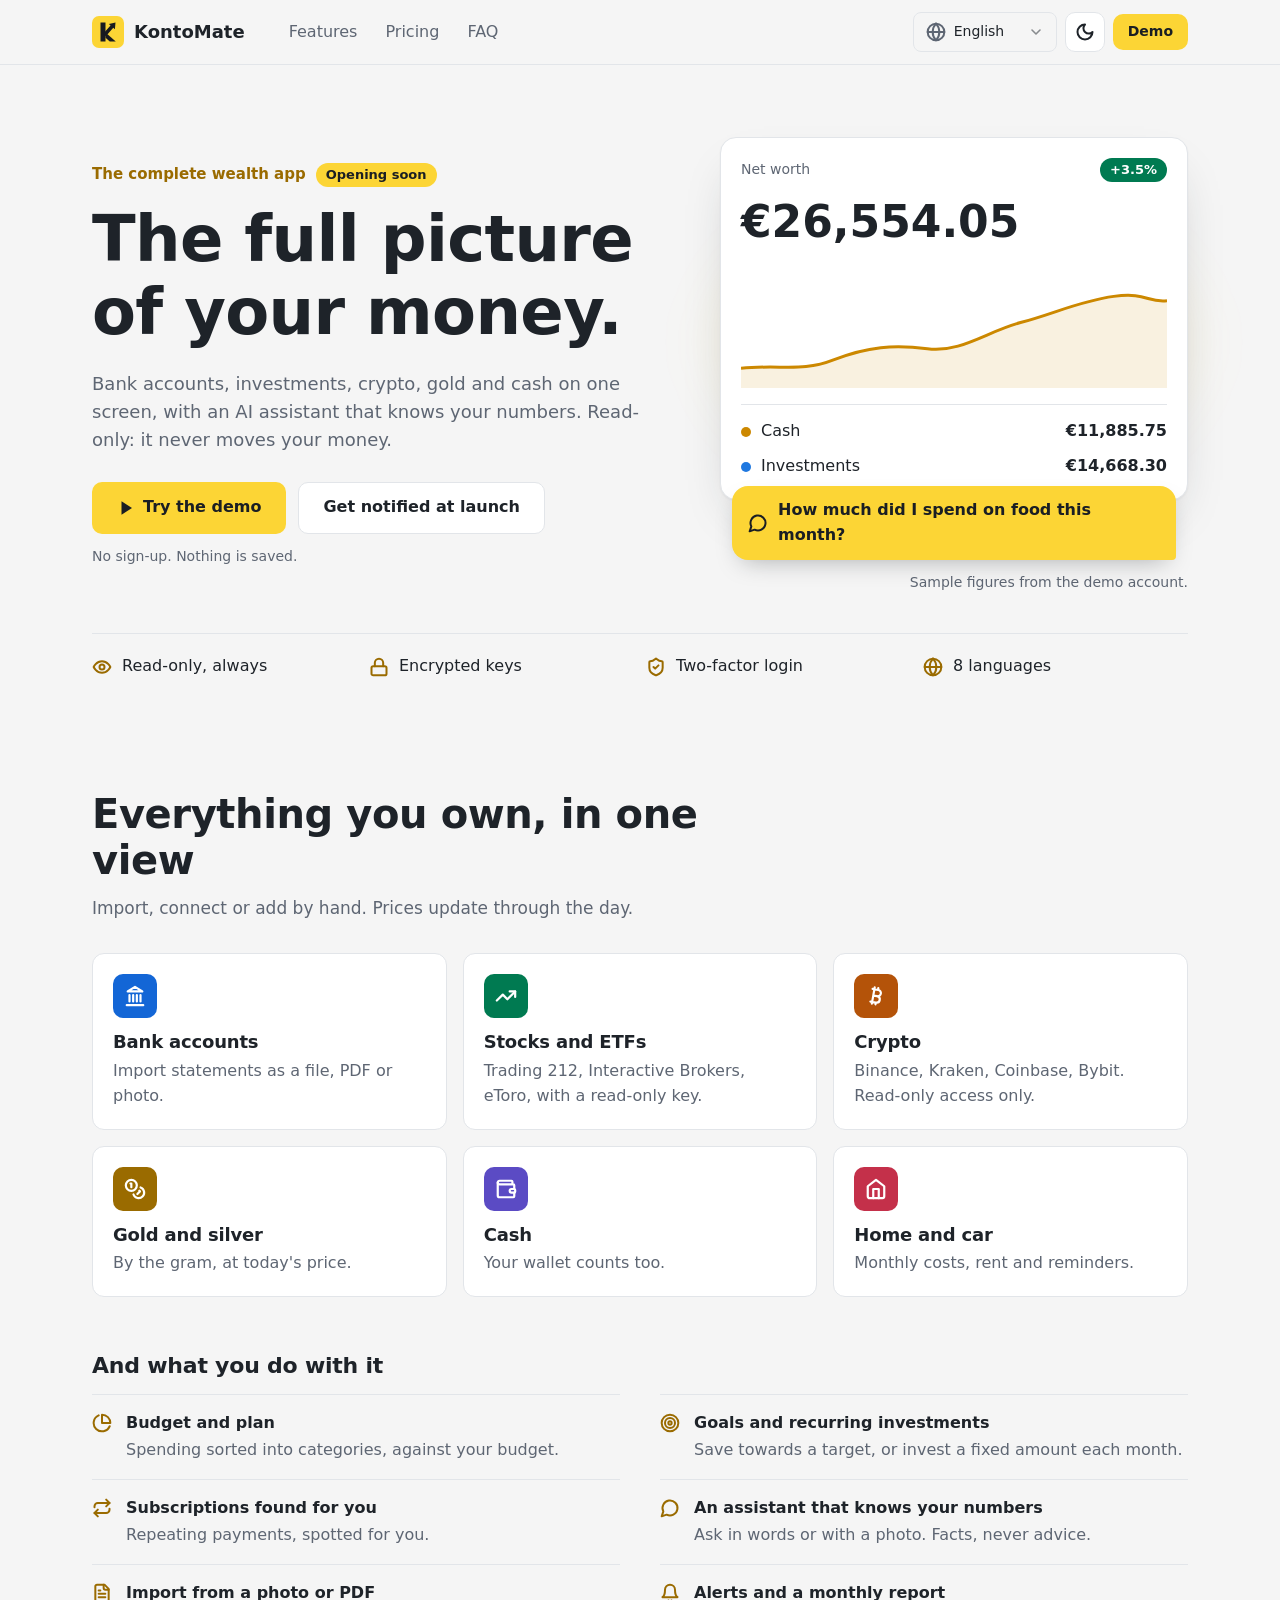
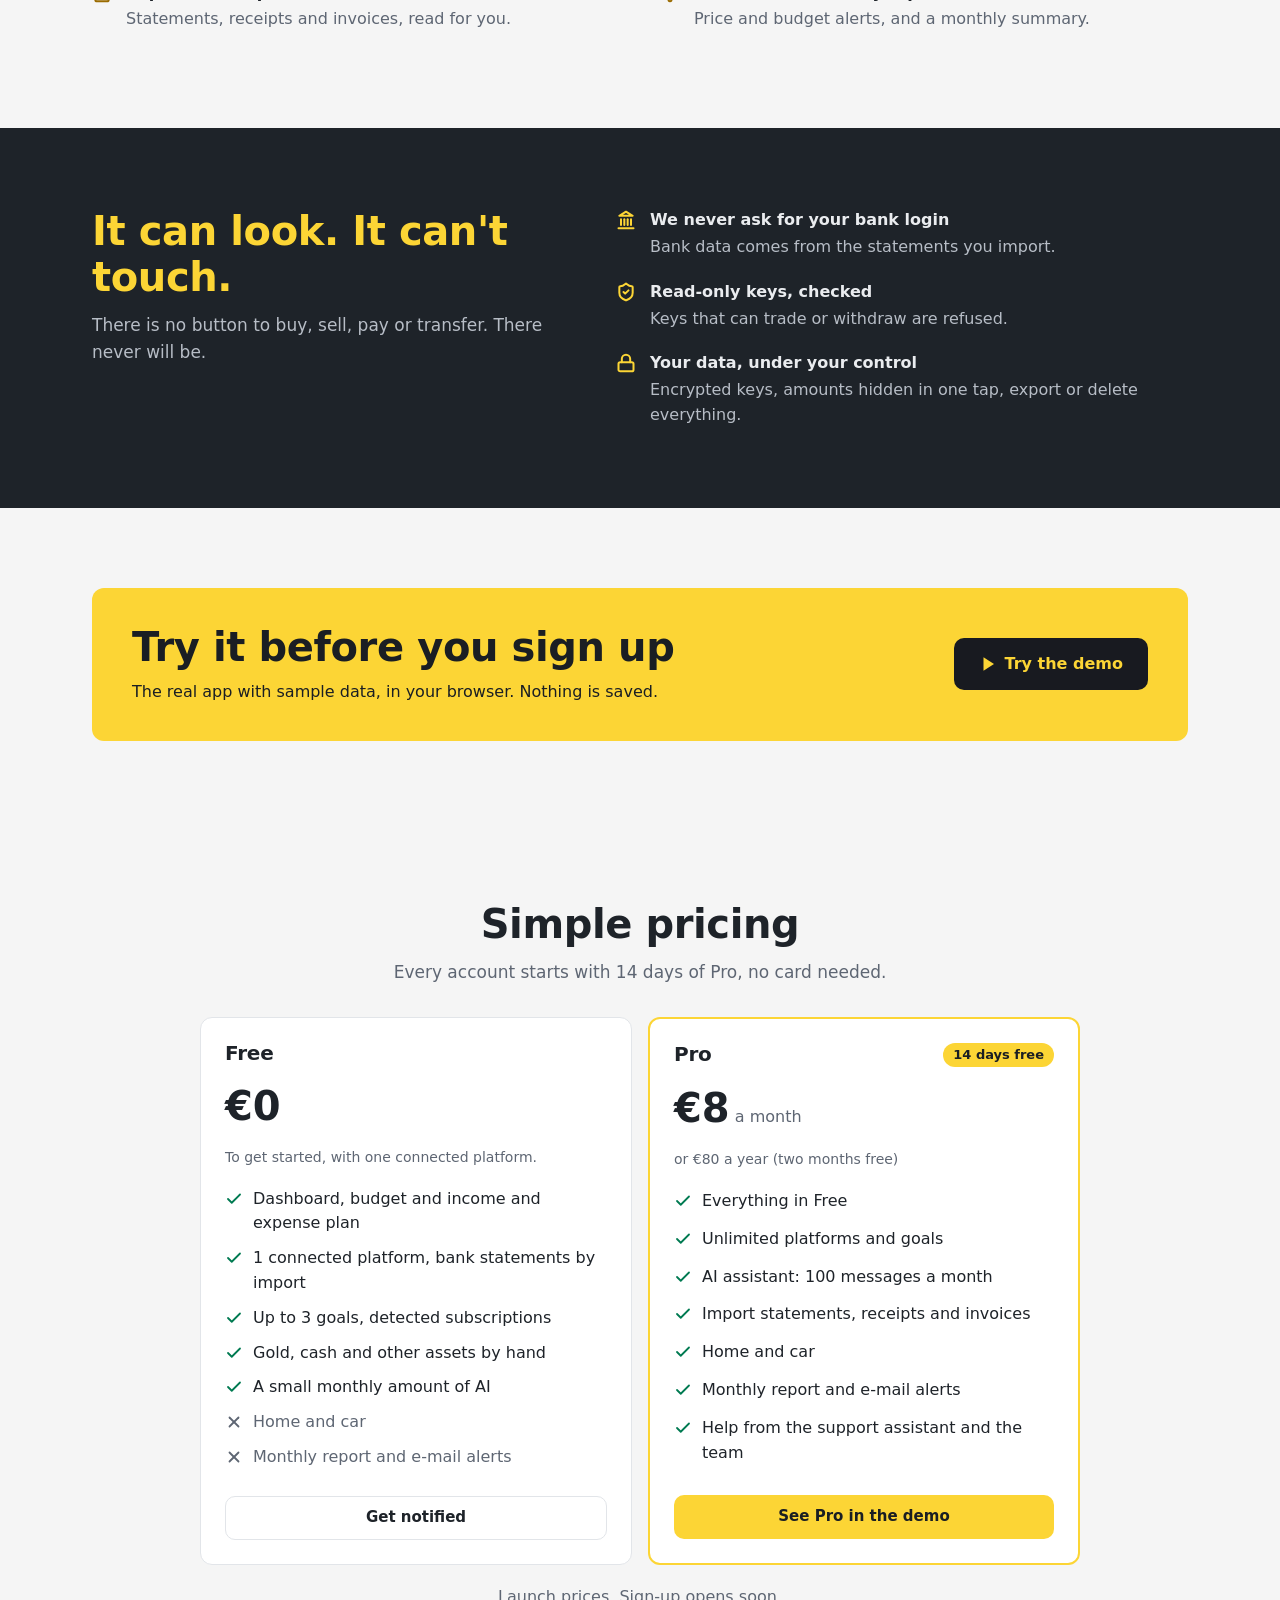
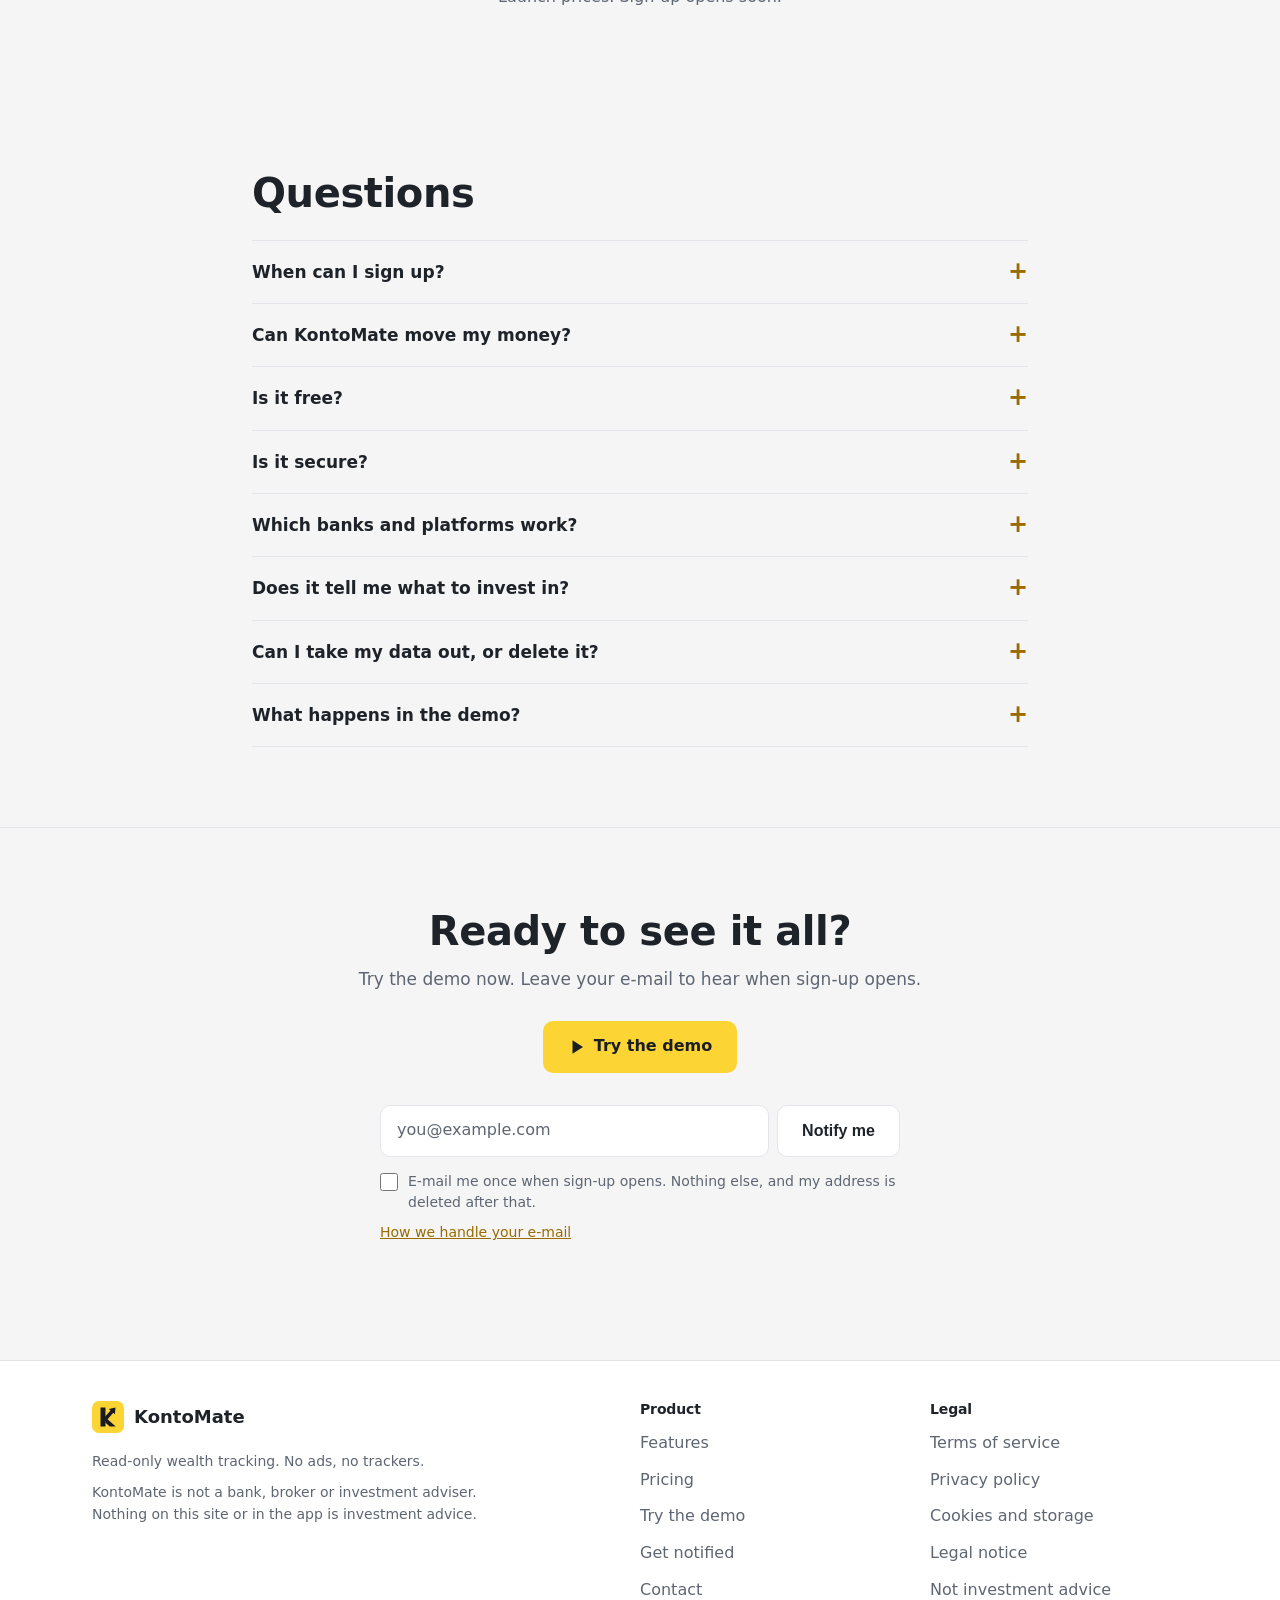
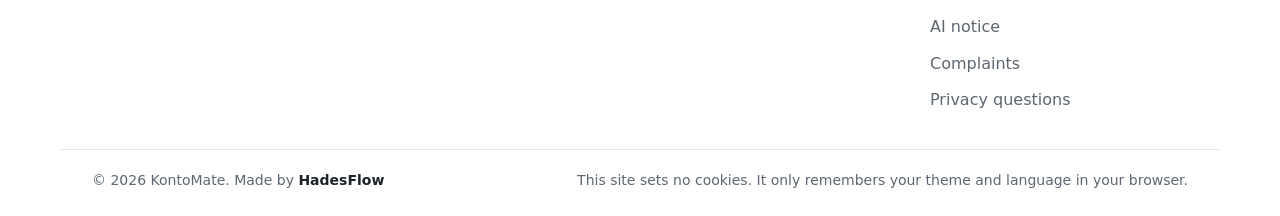
==== commit da32839d: "New slogan, minimal copy, company facts and periods in the legal page - Slogan "The full picture of " ====
--- a/index.html
+++ b/index.html
@@ -8,15 +8,15 @@
   <title>KontoMate: the complete wealth app for everything you own</title>
   <meta name="description" content="KontoMate shows your bank accounts, brokers, crypto, gold and cash in one dashboard, with budgets, goals and an AI assistant. Read-only: it can never move your money." />
   <meta name="theme-color" content="#f5f5f5" />
-  <link rel="icon" href="assets/favicon.svg?v=781c87a069" type="image/svg+xml" />
+  <link rel="icon" href="assets/favicon.svg?v=eae147e542" type="image/svg+xml" />
   <link rel="canonical" href="https://kontomate.com/" />
-  <meta property="og:title" content="KontoMate: see everything, move nothing" />
+  <meta property="og:title" content="KontoMate: the full picture of your money" />
   <meta property="og:description" content="Banks, brokers, crypto, gold and cash in one read-only dashboard, with budgets, goals and an AI assistant." />
   <meta property="og:url" content="https://kontomate.com/" />
   <meta property="og:type" content="website" />
   <!-- No trackers, no cookies, no third-party requests: everything below is served from this site. -->
-  <script src="assets/theme-init.js?v=781c87a069"></script>
-  <link rel="stylesheet" href="assets/site.css?v=781c87a069" />
+  <script src="assets/theme-init.js?v=eae147e542"></script>
+  <link rel="stylesheet" href="assets/site.css?v=eae147e542" />
 </head>
 <body>
   <!-- Lucide icons (ISC licence), drawn once and reused with <use>. -->
@@ -89,8 +89,8 @@
             <span data-i18n="hero.eyebrow">The complete wealth app</span>
             <span class="badge soon-only" data-i18n="soon.badge">Opening soon</span>
           </p>
-          <h1 data-i18n="hero.title">See everything. Move nothing.</h1>
-          <p class="lead" data-i18n="hero.lead">KontoMate puts your bank accounts, brokers, crypto, gold and cash on one screen, with budgets, goals and an AI assistant that knows your numbers. It can only read: it never moves your money.</p>
+          <h1 data-i18n="hero.title">The full picture of your money.</h1>
+          <p class="lead" data-i18n="hero.lead">Bank accounts, investments, crypto, gold and cash on one screen, with an AI assistant that knows your numbers. Read-only: it never moves your money.</p>
           <div class="hero-ctas">
             <a class="btn btn-primary btn-large" href="https://demo.kontomate.com">
               <svg class="icon" aria-hidden="true"><use href="#i-play"/></svg>
@@ -99,7 +99,7 @@
             <a class="btn btn-outline btn-large live-only" href="https://app.kontomate.com/auth/signup" data-i18n="cta.signup">Create a free account</a>
             <a class="btn btn-outline btn-large soon-only" href="#waitlist"><span class="label-long" data-i18n="cta.notify">Get notified at launch</span><span class="label-short" data-i18n="cta.notifyShort">Get notified</span></a>
           </div>
-          <p class="hint" data-i18n="cta.demoNote">The demo needs no sign-up and saves nothing. Your data stays in your browser tab.</p>
+          <p class="hint" data-i18n="cta.demoNote">No sign-up. Nothing is saved.</p>
         </div>
 
         <figure class="mock" aria-labelledby="mock-caption">
@@ -129,9 +129,9 @@
       <div class="wrap">
         <ul class="trust">
           <li><svg class="icon" aria-hidden="true"><use href="#i-eye"/></svg><span data-i18n="trust.readonly">Read-only, always</span></li>
-          <li><svg class="icon" aria-hidden="true"><use href="#i-lock"/></svg><span data-i18n="trust.encrypted">Keys stored encrypted</span></li>
-          <li><svg class="icon" aria-hidden="true"><use href="#i-shield"/></svg><span data-i18n="trust.2fa">Two-factor login and new-device alerts</span></li>
-          <li><svg class="icon" aria-hidden="true"><use href="#i-globe"/></svg><span data-i18n="trust.languages">In 8 languages, amounts in euros</span></li>
+          <li><svg class="icon" aria-hidden="true"><use href="#i-lock"/></svg><span data-i18n="trust.encrypted">Encrypted keys</span></li>
+          <li><svg class="icon" aria-hidden="true"><use href="#i-shield"/></svg><span data-i18n="trust.2fa">Two-factor login</span></li>
+          <li><svg class="icon" aria-hidden="true"><use href="#i-globe"/></svg><span data-i18n="trust.languages">8 languages</span></li>
         </ul>
       </div>
     </section>
@@ -139,49 +139,49 @@
     <section id="tracks" class="section">
       <div class="wrap">
         <h2 data-i18n="tracks.title">Everything you own, in one view</h2>
-        <p class="section-lead" data-i18n="tracks.lead">Connect brokers and exchanges with a read-only key, import your bank statements, and add the rest by hand or from a photo of the paperwork. Prices update through the day.</p>
+        <p class="section-lead" data-i18n="tracks.lead">Import, connect or add by hand. Prices update through the day.</p>
         <ul class="tiles">
           <li class="tile">
             <span class="icon-tile t1"><svg class="icon" aria-hidden="true"><use href="#i-bank"/></svg></span>
             <h3 data-i18n="tracks.banks.title">Bank accounts</h3>
-            <p data-i18n="tracks.banks.text">Import a statement as a file, a PDF or a photo. Transactions are read for you, and you check every row before anything is saved.</p>
+            <p data-i18n="tracks.banks.text">Import statements as a file, PDF or photo.</p>
           </li>
           <li class="tile">
             <span class="icon-tile t2"><svg class="icon" aria-hidden="true"><use href="#i-trend"/></svg></span>
             <h3 data-i18n="tracks.stocks.title">Stocks and ETFs</h3>
-            <p data-i18n="tracks.stocks.text">Trading 212, Interactive Brokers and eToro with a read-only key, plus anything you add yourself.</p>
+            <p data-i18n="tracks.stocks.text">Trading 212, Interactive Brokers, eToro, with a read-only key.</p>
           </li>
           <li class="tile">
             <span class="icon-tile t3"><svg class="icon" aria-hidden="true"><use href="#i-bitcoin"/></svg></span>
             <h3 data-i18n="tracks.crypto.title">Crypto</h3>
-            <p data-i18n="tracks.crypto.text">Binance, Kraken, Coinbase and Bybit. A key that could trade or withdraw is refused.</p>
+            <p data-i18n="tracks.crypto.text">Binance, Kraken, Coinbase, Bybit. Read-only access only.</p>
           </li>
           <li class="tile">
             <span class="icon-tile t4"><svg class="icon" aria-hidden="true"><use href="#i-coins"/></svg></span>
             <h3 data-i18n="tracks.gold.title">Gold and silver</h3>
-            <p data-i18n="tracks.gold.text">Bars and coins by the gram, valued at today's price. Read your dealer's order PDFs to log each purchase.</p>
+            <p data-i18n="tracks.gold.text">By the gram, at today's price.</p>
           </li>
           <li class="tile">
             <span class="icon-tile t5"><svg class="icon" aria-hidden="true"><use href="#i-wallet"/></svg></span>
             <h3 data-i18n="tracks.cash.title">Cash</h3>
-            <p data-i18n="tracks.cash.text">The money in your wallet or a drawer counts too.</p>
+            <p data-i18n="tracks.cash.text">Your wallet counts too.</p>
           </li>
           <li class="tile">
             <span class="icon-tile t6"><svg class="icon" aria-hidden="true"><use href="#i-home"/></svg></span>
             <h3 data-i18n="tracks.property.title">Home and car</h3>
-            <p data-i18n="tracks.property.text">Costs per home or car month by month, rent you receive, and reminders for insurance and inspections.</p>
+            <p data-i18n="tracks.property.text">Monthly costs, rent and reminders.</p>
           </li>
         </ul>
 
         <div class="tools">
           <h3 class="tools-title" data-i18n="tools.title">And what you do with it</h3>
           <ul class="tool-list">
-            <li><svg class="icon" aria-hidden="true"><use href="#i-pie"/></svg><div><strong data-i18n="tools.budget.title">Budget and plan</strong><p data-i18n="tools.budget.text">Spending sorted into categories for you, against a monthly budget and an income and expense plan.</p></div></li>
-            <li><svg class="icon" aria-hidden="true"><use href="#i-target"/></svg><div><strong data-i18n="tools.goals.title">Goals and recurring investments</strong><p data-i18n="tools.goals.text">Save towards a target, or tick off a fixed amount (or 1 g of gold) each month.</p></div></li>
-            <li><svg class="icon" aria-hidden="true"><use href="#i-repeat"/></svg><div><strong data-i18n="tools.subs.title">Subscriptions found for you</strong><p data-i18n="tools.subs.text">Repeating payments are spotted in your transactions, so nothing renews unnoticed.</p></div></li>
-            <li><svg class="icon" aria-hidden="true"><use href="#i-chat"/></svg><div><strong data-i18n="tools.assistant.title">An assistant that knows your numbers</strong><p data-i18n="tools.assistant.text">Ask in words or with a photo. It explains facts and trends; it never tells you what to buy or sell.</p></div></li>
-            <li><svg class="icon" aria-hidden="true"><use href="#i-file"/></svg><div><strong data-i18n="tools.import.title">Import from a photo or PDF</strong><p data-i18n="tools.import.text">Statements, receipts and invoices are read for you; you check every row before anything is saved.</p></div></li>
-            <li><svg class="icon" aria-hidden="true"><use href="#i-bell"/></svg><div><strong data-i18n="tools.alerts.title">Alerts and a monthly report</strong><p data-i18n="tools.alerts.text">Price and budget alerts, date reminders, and a short report on your month.</p></div></li>
+            <li><svg class="icon" aria-hidden="true"><use href="#i-pie"/></svg><div><strong data-i18n="tools.budget.title">Budget and plan</strong><p data-i18n="tools.budget.text">Spending sorted into categories, against your budget.</p></div></li>
+            <li><svg class="icon" aria-hidden="true"><use href="#i-target"/></svg><div><strong data-i18n="tools.goals.title">Goals and recurring investments</strong><p data-i18n="tools.goals.text">Save towards a target, or invest a fixed amount each month.</p></div></li>
+            <li><svg class="icon" aria-hidden="true"><use href="#i-repeat"/></svg><div><strong data-i18n="tools.subs.title">Subscriptions found for you</strong><p data-i18n="tools.subs.text">Repeating payments, spotted for you.</p></div></li>
+            <li><svg class="icon" aria-hidden="true"><use href="#i-chat"/></svg><div><strong data-i18n="tools.assistant.title">An assistant that knows your numbers</strong><p data-i18n="tools.assistant.text">Ask in words or with a photo. Facts, never advice.</p></div></li>
+            <li><svg class="icon" aria-hidden="true"><use href="#i-file"/></svg><div><strong data-i18n="tools.import.title">Import from a photo or PDF</strong><p data-i18n="tools.import.text">Statements, receipts and invoices, read for you.</p></div></li>
+            <li><svg class="icon" aria-hidden="true"><use href="#i-bell"/></svg><div><strong data-i18n="tools.alerts.title">Alerts and a monthly report</strong><p data-i18n="tools.alerts.text">Price and budget alerts, and a monthly summary.</p></div></li>
           </ul>
         </div>
       </div>
@@ -192,54 +192,32 @@
       <div class="wrap promise-grid">
         <div>
           <h2 data-i18n="promise.title">It can look. It can't touch.</h2>
-          <p class="section-lead" data-i18n="promise.lead">KontoMate is for tracking only, and it will stay that way. There is no button anywhere to buy, sell, pay or transfer.</p>
+          <p class="section-lead" data-i18n="promise.lead">There is no button to buy, sell, pay or transfer. There never will be.</p>
         </div>
         <ul class="promise-list">
           <li>
             <svg class="icon" aria-hidden="true"><use href="#i-bank"/></svg>
-            <div><strong data-i18n="promise.bank.title">We never ask for your bank login</strong><p data-i18n="promise.bank.text">Bank accounts come in from the statements you import. No bank password, no connection to your bank, nothing that could reach your account.</p></div>
+            <div><strong data-i18n="promise.bank.title">We never ask for your bank login</strong><p data-i18n="promise.bank.text">Bank data comes from the statements you import.</p></div>
           </li>
           <li>
             <svg class="icon" aria-hidden="true"><use href="#i-shield"/></svg>
-            <div><strong data-i18n="promise.keys.title">Read-only keys, checked</strong><p data-i18n="promise.keys.text">Every exchange or broker key is tested first. A key that can trade or withdraw is refused, where the platform lets us check.</p></div>
+            <div><strong data-i18n="promise.keys.title">Read-only keys, checked</strong><p data-i18n="promise.keys.text">Keys that can trade or withdraw are refused.</p></div>
           </li>
           <li>
             <svg class="icon" aria-hidden="true"><use href="#i-lock"/></svg>
-            <div><strong data-i18n="promise.data.title">Your data, under your control</strong><p data-i18n="promise.data.text">Keys and 2FA secrets are encrypted. Hide all amounts with one tap, download everything, or delete your account for good.</p></div>
+            <div><strong data-i18n="promise.data.title">Your data, under your control</strong><p data-i18n="promise.data.text">Encrypted keys, amounts hidden in one tap, export or delete everything.</p></div>
           </li>
         </ul>
       </div>
     </section>
 
-    <section id="how" class="section">
-      <div class="wrap">
-        <h2 data-i18n="how.title">Up and running in three steps</h2>
-        <ol class="steps">
-          <li>
-            <span class="step-no" aria-hidden="true">1</span>
-            <h3 data-i18n="how.s1.title">Create your account</h3>
-            <p data-i18n="how.s1.text">An e-mail and a password. Every new account gets 14 days of Pro, no card needed.</p>
-          </li>
-          <li>
-            <span class="step-no" aria-hidden="true">2</span>
-            <h3 data-i18n="how.s2.title">Connect or import</h3>
-            <p data-i18n="how.s2.text">Add a read-only key from your broker or exchange, and upload your bank statements.</p>
-          </li>
-          <li>
-            <span class="step-no" aria-hidden="true">3</span>
-            <h3 data-i18n="how.s3.title">See where you stand</h3>
-            <p data-i18n="how.s3.text">Your net worth, spending and goals update on their own. Ask the assistant when you want the detail.</p>
-          </li>
-        </ol>
-      </div>
-    </section>
 
     <section id="demo" class="section">
       <div class="wrap">
         <div class="demo-band">
           <div>
             <h2 data-i18n="demo.title">Try it before you sign up</h2>
-            <p data-i18n="demo.text">The demo is the real app with made-up data, running in your browser. No account, no e-mail, nothing is saved: close the tab and it's gone.</p>
+            <p data-i18n="demo.text">The real app with sample data, in your browser. Nothing is saved.</p>
           </div>
           <a class="btn btn-primary btn-large" href="https://demo.kontomate.com">
             <svg class="icon" aria-hidden="true"><use href="#i-play"/></svg>
@@ -252,7 +230,7 @@
     <section id="pricing" class="section">
       <div class="wrap section-center">
         <h2 data-i18n="pricing.title">Simple pricing</h2>
-        <p class="section-lead" data-i18n="pricing.lead">Start with 14 days of Pro, no card. Afterwards keep Free, or stay on Pro.</p>
+        <p class="section-lead" data-i18n="pricing.lead">Every account starts with 14 days of Pro, no card needed.</p>
         <div class="plans">
           <article class="plan">
             <h3 data-i18n="pricing.free.name">Free</h3>
@@ -277,7 +255,7 @@
               <span class="badge" data-i18n="pricing.pro.badge">14 days free</span>
             </div>
             <p class="price"><span class="stat">€8</span> <span class="muted" data-i18n="pricing.pro.month">a month</span></p>
-            <p class="muted small" data-i18n="pricing.pro.year">or €80 a year: two months free, about €1.54 a week</p>
+            <p class="muted small" data-i18n="pricing.pro.year">or €80 a year (two months free)</p>
             <ul class="features">
               <li><svg class="icon yes" aria-hidden="true"><use href="#i-check"/></svg><span data-i18n="pricing.f.everything">Everything in Free</span></li>
               <li><svg class="icon yes" aria-hidden="true"><use href="#i-check"/></svg><span data-i18n="pricing.f.unlimited">Unlimited platforms and goals</span></li>
@@ -291,7 +269,7 @@
             <a class="btn btn-primary soon-only" href="https://demo.kontomate.com" data-i18n="pricing.pro.demo">See Pro in the demo</a>
           </article>
         </div>
-        <p class="note soon-only" data-i18n="pricing.launch">Launch prices. Sign-up opens soon: leave your e-mail below and we'll tell you when.</p>
+        <p class="note soon-only" data-i18n="pricing.launch">Launch prices. Sign-up opens soon.</p>
       </div>
     </section>
 
@@ -301,35 +279,35 @@
         <div class="faq">
           <details class="soon-only">
             <summary data-i18n="faq.when.q">When can I sign up?</summary>
-            <p data-i18n="faq.when.a">KontoMate opens soon. Leave your e-mail and we'll write to you once, when sign-up opens. Until then, the demo shows the whole app.</p>
+            <p data-i18n="faq.when.a">Soon. Leave your e-mail and we'll write once, when sign-up opens.</p>
           </details>
           <details>
             <summary data-i18n="faq.move.q">Can KontoMate move my money?</summary>
-            <p data-i18n="faq.move.a">No. It only reads balances, transactions and holdings. It has no way to pay, transfer, buy or sell, and keys that could do so are refused.</p>
+            <p data-i18n="faq.move.a">No. It only reads balances, transactions and holdings.</p>
           </details>
           <details>
             <summary data-i18n="faq.free.q">Is it free?</summary>
-            <p data-i18n="faq.free.a">Yes, the Free plan stays free. Pro costs €8 a month or €80 a year, and every account starts with 14 days of Pro without a card.</p>
+            <p data-i18n="faq.free.a">Free stays free. Pro is €8 a month or €80 a year.</p>
           </details>
           <details>
             <summary data-i18n="faq.secure.q">Is it secure?</summary>
-            <p data-i18n="faq.secure.a">We never ask for your bank login: bank data comes from the statements you import. Platform keys and 2FA secrets are stored encrypted. You can turn on two-factor login, you are logged out after 15 minutes without activity, and a login from a new browser sends you an alert.</p>
+            <p data-i18n="faq.secure.a">We never ask for your bank login. Keys are encrypted, two-factor login is available, and every new login sends you an alert.</p>
           </details>
           <details>
             <summary data-i18n="faq.which.q">Which banks and platforms work?</summary>
-            <p data-i18n="faq.which.a">Any bank: import its statement as a file, a PDF or a photo. Platforms with a read-only key: Binance, Trading 212, Interactive Brokers, Kraken, Coinbase, Bybit and eToro. Anything else you can add by hand.</p>
+            <p data-i18n="faq.which.a">Any bank, by importing its statement. Binance, Trading 212, Interactive Brokers, Kraken, Coinbase, Bybit and eToro with a read-only key.</p>
           </details>
           <details>
             <summary data-i18n="faq.advice.q">Does it tell me what to invest in?</summary>
-            <p data-i18n="faq.advice.a">No. KontoMate shows facts and trends about your own money. It is not investment advice and never recommends buying or selling anything.</p>
+            <p data-i18n="faq.advice.a">No. It shows facts about your own money, never recommendations.</p>
           </details>
           <details>
             <summary data-i18n="faq.delete.q">Can I take my data out, or delete it?</summary>
-            <p data-i18n="faq.delete.a">Yes. Download everything as a file, delete all financial data, or delete the account completely from Settings.</p>
+            <p data-i18n="faq.delete.a">Yes. Export everything or delete your account in Settings.</p>
           </details>
           <details>
             <summary data-i18n="faq.demo.q">What happens in the demo?</summary>
-            <p data-i18n="faq.demo.a">You use the real app with sample data. It runs entirely in your browser: nothing you type is sent to us, and it is gone when you reload.</p>
+            <p data-i18n="faq.demo.a">The real app with sample data, in your browser. Nothing is sent to us.</p>
           </details>
         </div>
       </div>
@@ -337,7 +315,7 @@
 
     <section id="waitlist" class="section closing">
       <div class="wrap closing-inner">
-        <h2 data-i18n="closing.title">Know where your money is. All of it.</h2>
+        <h2 data-i18n="closing.title">Ready to see it all?</h2>
         <div class="hero-ctas live-only">
           <a class="btn btn-primary btn-large" href="https://app.kontomate.com/auth/signup" data-i18n="cta.signup">Create a free account</a>
           <a class="btn btn-outline btn-large" href="https://demo.kontomate.com" data-i18n="cta.demo">Try the demo</a>
@@ -346,7 +324,7 @@
         <!-- Waitlist (Soon mode): posts to functions/api/waitlist.js. Without JavaScript the browser posts the
              form and comes back to /?waitlist=<result>#waitlist. -->
         <div class="soon-only">
-          <p class="section-lead" data-i18n="waitlist.lead">KontoMate opens soon. Try the demo now, and leave your e-mail to hear the day sign-up opens.</p>
+          <p class="section-lead" data-i18n="waitlist.lead">Try the demo now. Leave your e-mail to hear when sign-up opens.</p>
           <div class="hero-ctas">
             <a class="btn btn-primary btn-large" href="https://demo.kontomate.com">
               <svg class="icon" aria-hidden="true"><use href="#i-play"/></svg>
@@ -388,7 +366,7 @@
           <svg class="logo" viewBox="0 0 64 64" aria-hidden="true" focusable="false"><rect width="64" height="64" rx="14" fill="#fcd535"/><path d="M17 13H27V51H17Z" fill="#181a20"/><path d="M27 33 47.5 51H35.5L27 43.5Z" fill="#181a20"/><path d="M22.3 35.6 37.1 18.9 33.8 16.1 47 13 45.8 26.5 42.5 23.7 27.7 40.4Z" fill="#181a20"/></svg>
           <span>KontoMate</span>
         </a>
-        <p class="muted small" data-i18n="footer.tagline">Personal finance tracking. Read-only, no ads, no trackers.</p>
+        <p class="muted small" data-i18n="footer.tagline">Read-only wealth tracking. No ads, no trackers.</p>
         <p class="muted small" data-i18n="footer.advice">KontoMate is not a bank, broker or investment adviser. Nothing on this site or in the app is investment advice.</p>
       </div>
       <nav aria-label="Product" class="footer-col">
@@ -419,7 +397,7 @@
     </div>
   </footer>
 
-  <script src="assets/i18n.js?v=781c87a069"></script>
-  <script src="assets/site.js?v=781c87a069"></script>
+  <script src="assets/i18n.js?v=eae147e542"></script>
+  <script src="assets/site.js?v=eae147e542"></script>
 </body>
 </html>
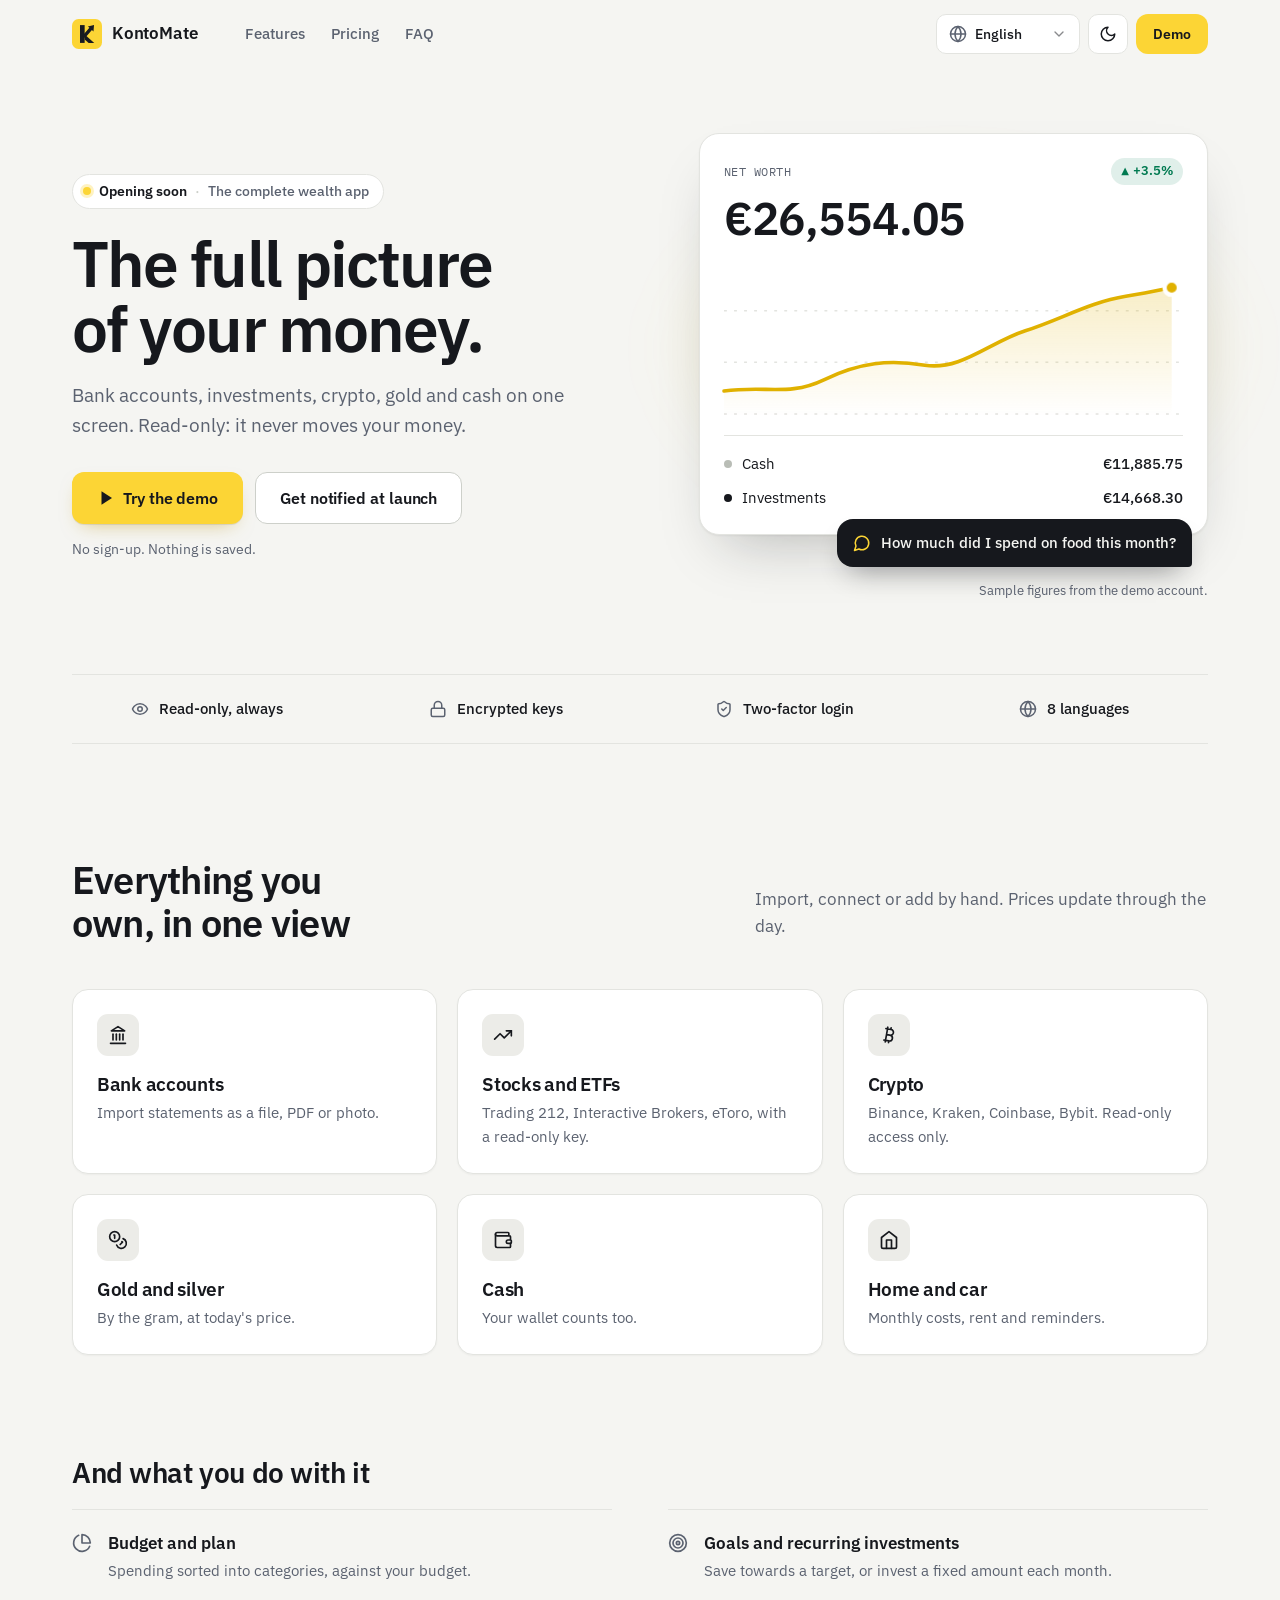
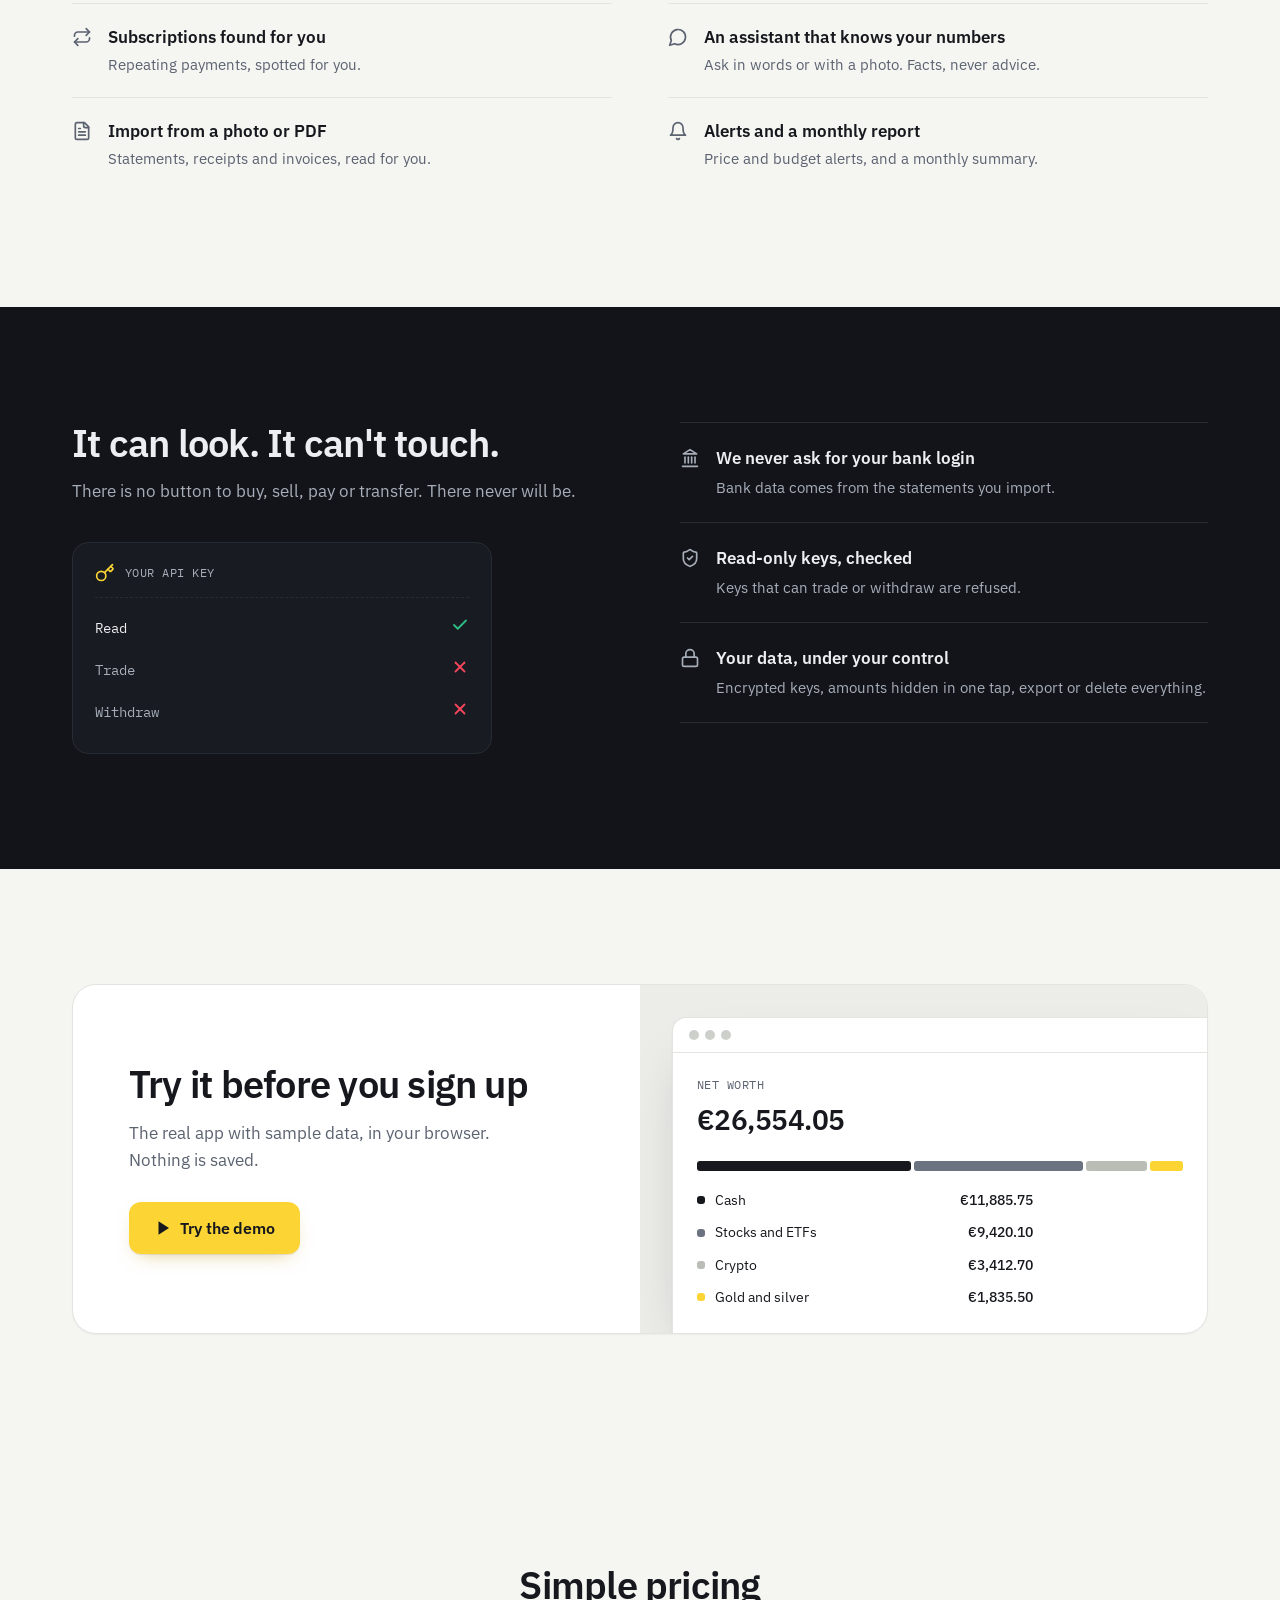
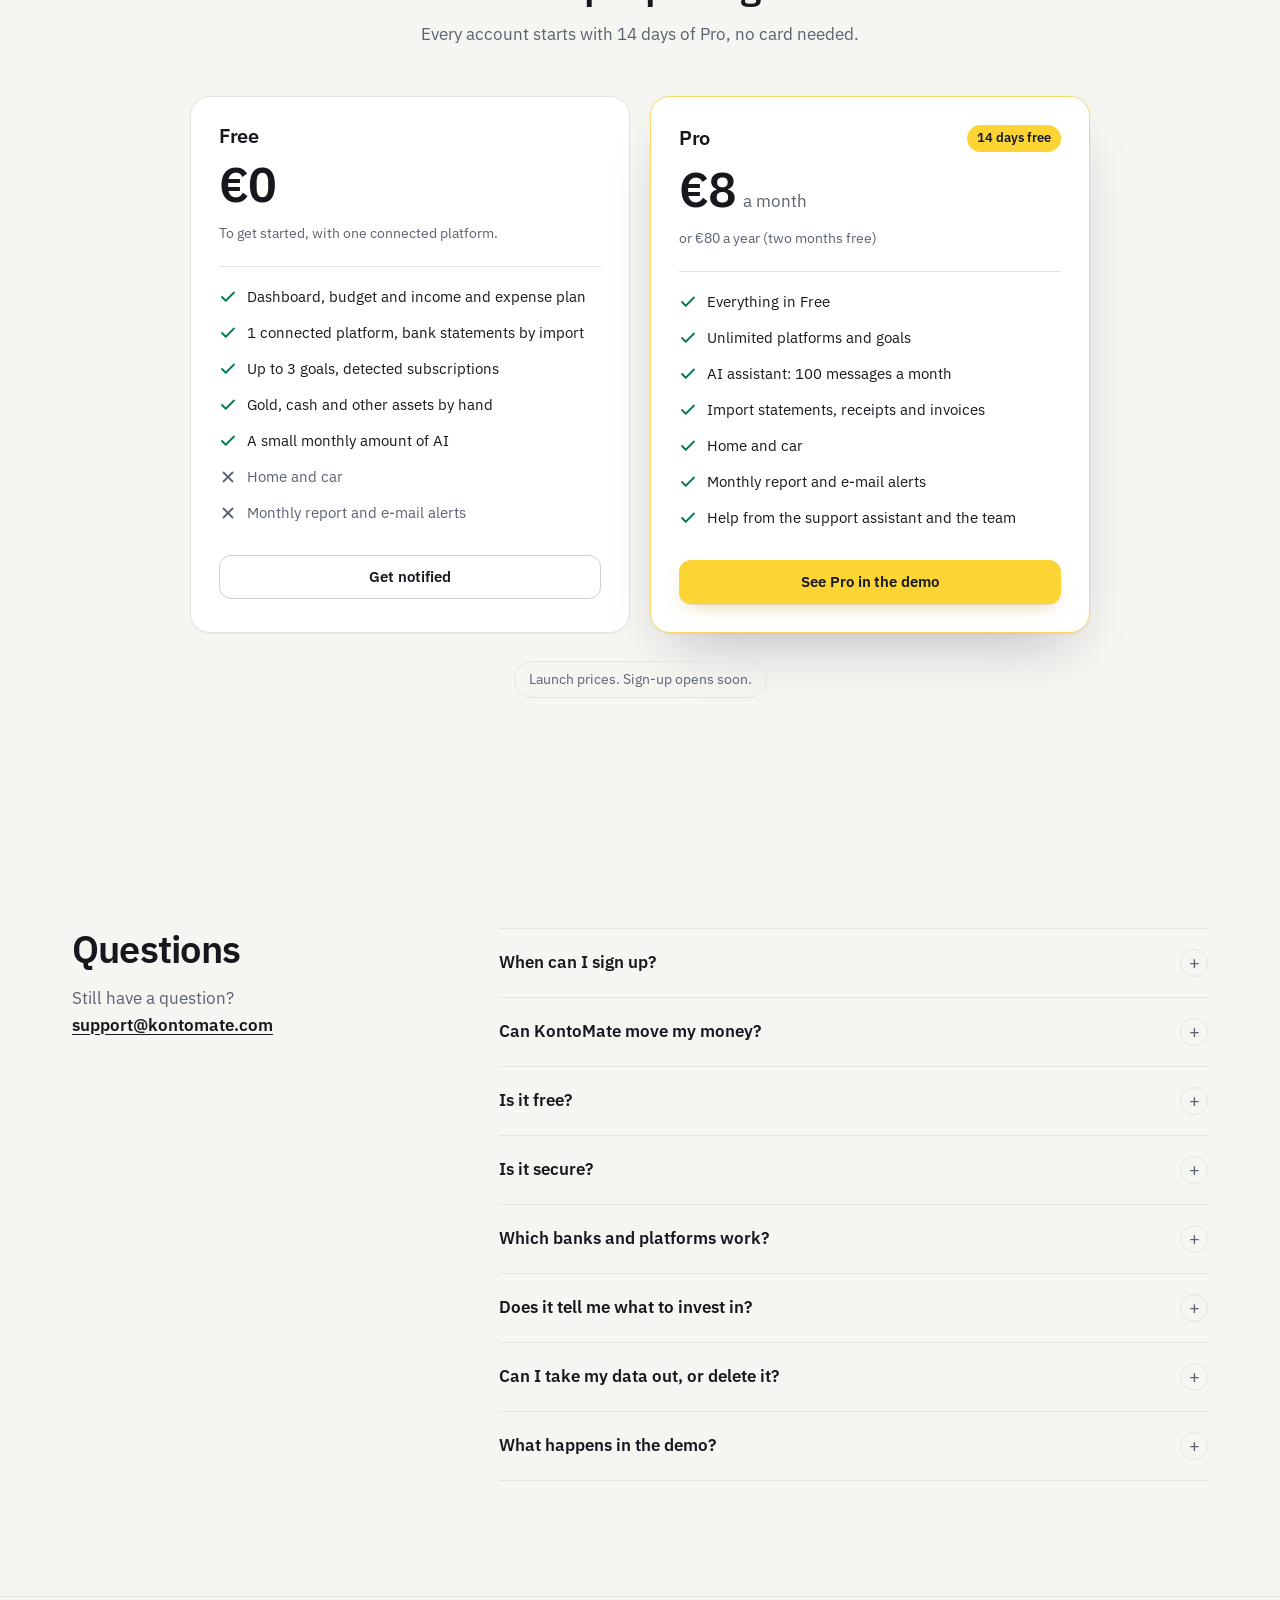
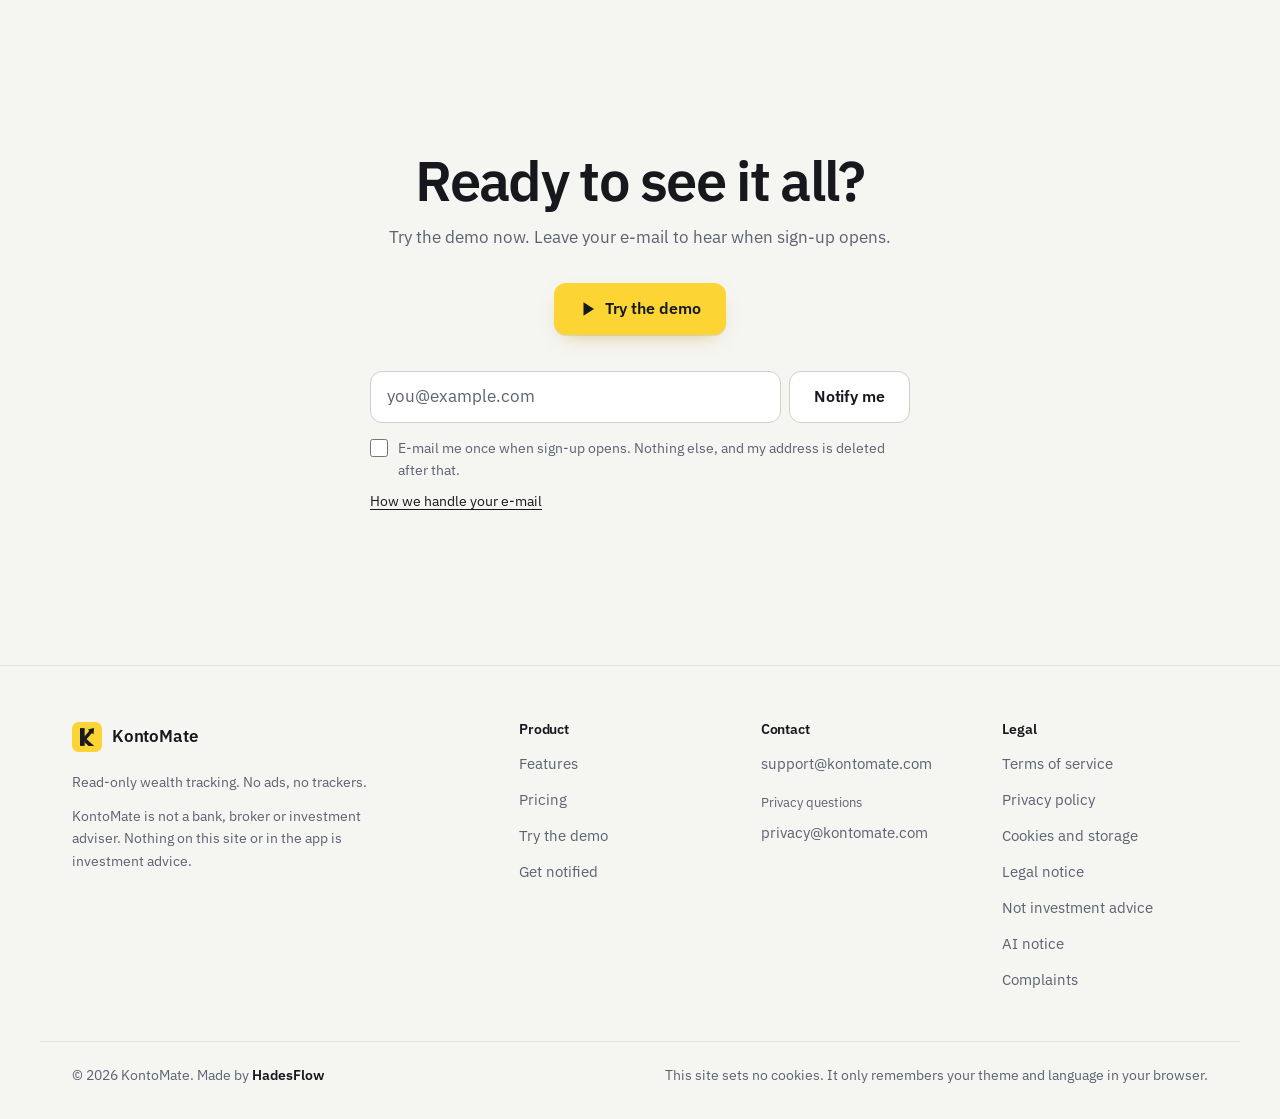
==== commit 453b5331: "Premium redesign: self-hosted Plex, quiet palette, vault band, demo preview - IBM Plex Sans and Mono" ====
--- a/index.html
+++ b/index.html
@@ -7,16 +7,16 @@
   <meta name="viewport" content="width=device-width, initial-scale=1" />
   <title>KontoMate: the complete wealth app for everything you own</title>
   <meta name="description" content="KontoMate shows your bank accounts, brokers, crypto, gold and cash in one dashboard, with budgets, goals and an AI assistant. Read-only: it can never move your money." />
-  <meta name="theme-color" content="#f5f5f5" />
-  <link rel="icon" href="assets/favicon.svg?v=eae147e542" type="image/svg+xml" />
+  <meta name="theme-color" content="#f5f5f2" />
+  <link rel="icon" href="assets/favicon.svg?v=3ab1132880" type="image/svg+xml" />
   <link rel="canonical" href="https://kontomate.com/" />
   <meta property="og:title" content="KontoMate: the full picture of your money" />
   <meta property="og:description" content="Banks, brokers, crypto, gold and cash in one read-only dashboard, with budgets, goals and an AI assistant." />
   <meta property="og:url" content="https://kontomate.com/" />
   <meta property="og:type" content="website" />
   <!-- No trackers, no cookies, no third-party requests: everything below is served from this site. -->
-  <script src="assets/theme-init.js?v=eae147e542"></script>
-  <link rel="stylesheet" href="assets/site.css?v=eae147e542" />
+  <script src="assets/theme-init.js?v=3ab1132880"></script>
+  <link rel="stylesheet" href="assets/site.css?v=3ab1132880" />
 </head>
 <body>
   <!-- Lucide icons (ISC licence), drawn once and reused with <use>. -->
@@ -43,7 +43,8 @@
     <symbol id="i-bell" viewBox="0 0 24 24"><path d="M6 8a6 6 0 0 1 12 0c0 7 3 9 3 9H3s3-2 3-9"/><path d="M10.3 21a1.94 1.94 0 0 0 3.4 0"/></symbol>
     <symbol id="i-play" viewBox="0 0 24 24"><polygon points="6 3 20 12 6 21 6 3"/></symbol>
     <symbol id="i-chevron-down" viewBox="0 0 24 24"><path d="m6 9 6 6 6-6"/></symbol>
-    <symbol id="i-globe"viewBox="0 0 24 24"><circle cx="12" cy="12" r="10"/><path d="M12 2a14.5 14.5 0 0 0 0 20 14.5 14.5 0 0 0 0-20"/><path d="M2 12h20"/></symbol>
+    <symbol id="i-key" viewBox="0 0 24 24"><path d="m15.5 7.5 2.3 2.3a1 1 0 0 0 1.4 0l2.1-2.1a1 1 0 0 0 0-1.4L19 4"/><path d="m21 2-9.6 9.6"/><circle cx="7.5" cy="15.5" r="5.5"/></symbol>
+    <symbol id="i-globe" viewBox="0 0 24 24"><circle cx="12" cy="12" r="10"/><path d="M12 2a14.5 14.5 0 0 0 0 20 14.5 14.5 0 0 0 0-20"/><path d="M2 12h20"/></symbol>
   </svg>
 
   <a class="skip" href="#main" data-i18n="nav.skip">Skip to content</a>
@@ -86,11 +87,12 @@
       <div class="wrap hero-grid">
         <div class="hero-copy">
           <p class="eyebrow">
+            <span class="status soon-only"><span class="status-dot" aria-hidden="true"></span><span data-i18n="soon.badge">Opening soon</span></span>
+            <span class="sep soon-only" aria-hidden="true">·</span>
             <span data-i18n="hero.eyebrow">The complete wealth app</span>
-            <span class="badge soon-only" data-i18n="soon.badge">Opening soon</span>
           </p>
           <h1 data-i18n="hero.title">The full picture of your money.</h1>
-          <p class="lead" data-i18n="hero.lead">Bank accounts, investments, crypto, gold and cash on one screen, with an AI assistant that knows your numbers. Read-only: it never moves your money.</p>
+          <p class="lead" data-i18n="hero.lead">Bank accounts, investments, crypto, gold and cash on one screen. Read-only: it never moves your money.</p>
           <div class="hero-ctas">
             <a class="btn btn-primary btn-large" href="https://demo.kontomate.com">
               <svg class="icon" aria-hidden="true"><use href="#i-play"/></svg>
@@ -105,13 +107,18 @@
         <figure class="mock" aria-labelledby="mock-caption">
           <div class="mock-card">
             <div class="mock-head">
-              <span class="muted small" data-i18n="mock.label">Net worth</span>
+              <span class="label" data-i18n="mock.label">Net worth</span>
               <span class="pill pill-up">+3.5%</span>
             </div>
             <p class="mock-total stat">€26,554.05</p>
-            <svg class="mock-chart" viewBox="0 0 320 110" preserveAspectRatio="none" aria-hidden="true">
-              <path class="area" d="M0 92 C30 88 45 96 70 84 S115 70 140 74 S185 58 210 50 S255 30 280 26 S305 32 320 30 L320 110 L0 110Z"/>
-              <path class="line" d="M0 92 C30 88 45 96 70 84 S115 70 140 74 S185 58 210 50 S255 30 280 26 S305 32 320 30"/>
+            <svg class="mock-chart" viewBox="0 0 320 110" aria-hidden="true" focusable="false">
+              <defs><linearGradient id="mock-area" x1="0" y1="0" x2="0" y2="1"><stop offset="0" class="stop-a"/><stop offset="1" class="stop-b"/></linearGradient></defs>
+              <line class="grid" x1="0" y1="36" x2="320" y2="36"/>
+              <line class="grid" x1="0" y1="72" x2="320" y2="72"/>
+              <line class="grid" x1="0" y1="108" x2="320" y2="108"/>
+              <path class="area" d="M0 92 C30 88 45 96 70 84 S115 70 140 74 S185 58 210 50 S255 30 280 26 S300 22 312 20 L312 110 L0 110Z"/>
+              <path class="line" pathLength="1" d="M0 92 C30 88 45 96 70 84 S115 70 140 74 S185 58 210 50 S255 30 280 26 S300 22 312 20"/>
+              <circle class="end" cx="312" cy="20" r="5"/>
             </svg>
             <ul class="mock-split">
               <li><span class="dot d1"></span><span data-i18n="mock.cash">Cash</span><span class="stat">€11,885.75</span></li>
@@ -138,42 +145,44 @@
 
     <section id="tracks" class="section">
       <div class="wrap">
-        <h2 data-i18n="tracks.title">Everything you own, in one view</h2>
-        <p class="section-lead" data-i18n="tracks.lead">Import, connect or add by hand. Prices update through the day.</p>
+        <div class="section-head">
+          <h2 data-i18n="tracks.title">Everything you own, in one view</h2>
+          <p class="section-lead" data-i18n="tracks.lead">Import, connect or add by hand. Prices update through the day.</p>
+        </div>
         <ul class="tiles">
-          <li class="tile">
-            <span class="icon-tile t1"><svg class="icon" aria-hidden="true"><use href="#i-bank"/></svg></span>
+          <li class="tile" data-reveal>
+            <span class="icon-tile"><svg class="icon" aria-hidden="true"><use href="#i-bank"/></svg></span>
             <h3 data-i18n="tracks.banks.title">Bank accounts</h3>
             <p data-i18n="tracks.banks.text">Import statements as a file, PDF or photo.</p>
           </li>
-          <li class="tile">
-            <span class="icon-tile t2"><svg class="icon" aria-hidden="true"><use href="#i-trend"/></svg></span>
+          <li class="tile" data-reveal>
+            <span class="icon-tile"><svg class="icon" aria-hidden="true"><use href="#i-trend"/></svg></span>
             <h3 data-i18n="tracks.stocks.title">Stocks and ETFs</h3>
             <p data-i18n="tracks.stocks.text">Trading 212, Interactive Brokers, eToro, with a read-only key.</p>
           </li>
-          <li class="tile">
-            <span class="icon-tile t3"><svg class="icon" aria-hidden="true"><use href="#i-bitcoin"/></svg></span>
+          <li class="tile" data-reveal>
+            <span class="icon-tile"><svg class="icon" aria-hidden="true"><use href="#i-bitcoin"/></svg></span>
             <h3 data-i18n="tracks.crypto.title">Crypto</h3>
             <p data-i18n="tracks.crypto.text">Binance, Kraken, Coinbase, Bybit. Read-only access only.</p>
           </li>
-          <li class="tile">
-            <span class="icon-tile t4"><svg class="icon" aria-hidden="true"><use href="#i-coins"/></svg></span>
+          <li class="tile" data-reveal>
+            <span class="icon-tile"><svg class="icon" aria-hidden="true"><use href="#i-coins"/></svg></span>
             <h3 data-i18n="tracks.gold.title">Gold and silver</h3>
             <p data-i18n="tracks.gold.text">By the gram, at today's price.</p>
           </li>
-          <li class="tile">
-            <span class="icon-tile t5"><svg class="icon" aria-hidden="true"><use href="#i-wallet"/></svg></span>
+          <li class="tile" data-reveal>
+            <span class="icon-tile"><svg class="icon" aria-hidden="true"><use href="#i-wallet"/></svg></span>
             <h3 data-i18n="tracks.cash.title">Cash</h3>
             <p data-i18n="tracks.cash.text">Your wallet counts too.</p>
           </li>
-          <li class="tile">
-            <span class="icon-tile t6"><svg class="icon" aria-hidden="true"><use href="#i-home"/></svg></span>
+          <li class="tile" data-reveal>
+            <span class="icon-tile"><svg class="icon" aria-hidden="true"><use href="#i-home"/></svg></span>
             <h3 data-i18n="tracks.property.title">Home and car</h3>
             <p data-i18n="tracks.property.text">Monthly costs, rent and reminders.</p>
           </li>
         </ul>
 
-        <div class="tools">
+        <div class="tools" data-reveal>
           <h3 class="tools-title" data-i18n="tools.title">And what you do with it</h3>
           <ul class="tool-list">
             <li><svg class="icon" aria-hidden="true"><use href="#i-pie"/></svg><div><strong data-i18n="tools.budget.title">Budget and plan</strong><p data-i18n="tools.budget.text">Spending sorted into categories, against your budget.</p></div></li>
@@ -193,8 +202,16 @@
         <div>
           <h2 data-i18n="promise.title">It can look. It can't touch.</h2>
           <p class="section-lead" data-i18n="promise.lead">There is no button to buy, sell, pay or transfer. There never will be.</p>
-        </div>
-        <ul class="promise-list">
+          <div class="keycard" data-reveal>
+            <p class="keycard-head"><svg class="icon" aria-hidden="true"><use href="#i-key"/></svg><span class="label" data-i18n="promise.key.label">Your API key</span></p>
+            <ul>
+              <li class="yes"><span data-i18n="promise.key.read">Read</span><span><svg class="icon" aria-hidden="true"><use href="#i-check"/></svg><span class="sr-only" data-i18n="promise.key.allowed">allowed</span></span></li>
+              <li class="no"><span data-i18n="promise.key.trade">Trade</span><span><svg class="icon" aria-hidden="true"><use href="#i-x"/></svg><span class="sr-only" data-i18n="promise.key.refused">refused</span></span></li>
+              <li class="no"><span data-i18n="promise.key.withdraw">Withdraw</span><span><svg class="icon" aria-hidden="true"><use href="#i-x"/></svg><span class="sr-only" data-i18n="promise.key.refused">refused</span></span></li>
+            </ul>
+          </div>
+        </div>
+        <ul class="promise-list" data-reveal>
           <li>
             <svg class="icon" aria-hidden="true"><use href="#i-bank"/></svg>
             <div><strong data-i18n="promise.bank.title">We never ask for your bank login</strong><p data-i18n="promise.bank.text">Bank data comes from the statements you import.</p></div>
@@ -214,15 +231,32 @@
 
     <section id="demo" class="section">
       <div class="wrap">
-        <div class="demo-band">
-          <div>
+        <div class="demo-card" data-reveal>
+          <div class="demo-copy">
             <h2 data-i18n="demo.title">Try it before you sign up</h2>
             <p data-i18n="demo.text">The real app with sample data, in your browser. Nothing is saved.</p>
-          </div>
-          <a class="btn btn-primary btn-large" href="https://demo.kontomate.com">
-            <svg class="icon" aria-hidden="true"><use href="#i-play"/></svg>
-            <span data-i18n="cta.demo">Try the demo</span>
-          </a>
+            <a class="btn btn-primary btn-large" href="https://demo.kontomate.com">
+              <svg class="icon" aria-hidden="true"><use href="#i-play"/></svg>
+              <span data-i18n="cta.demo">Try the demo</span>
+            </a>
+          </div>
+          <!-- A preview of the demo dashboard (sample figures; they add up to the hero card's total). -->
+          <div class="demo-preview" aria-hidden="true">
+            <div class="app-window">
+              <div class="app-bar"><i></i><i></i><i></i></div>
+              <div class="app-body">
+                <p class="label" data-i18n="mock.label">Net worth</p>
+                <p class="app-total stat">€26,554.05</p>
+                <div class="alloc-bar"><span class="s1"></span><span class="s2"></span><span class="s3"></span><span class="s4"></span></div>
+                <ul class="alloc-list">
+                  <li><span class="dot s1"></span><span data-i18n="mock.cash">Cash</span><span class="stat">€11,885.75</span></li>
+                  <li><span class="dot s2"></span><span data-i18n="tracks.stocks.title">Stocks and ETFs</span><span class="stat">€9,420.10</span></li>
+                  <li><span class="dot s3"></span><span data-i18n="tracks.crypto.title">Crypto</span><span class="stat">€3,412.70</span></li>
+                  <li><span class="dot s4"></span><span data-i18n="tracks.gold.title">Gold and silver</span><span class="stat">€1,835.50</span></li>
+                </ul>
+              </div>
+            </div>
+          </div>
         </div>
       </div>
     </section>
@@ -232,7 +266,7 @@
         <h2 data-i18n="pricing.title">Simple pricing</h2>
         <p class="section-lead" data-i18n="pricing.lead">Every account starts with 14 days of Pro, no card needed.</p>
         <div class="plans">
-          <article class="plan">
+          <article class="plan" data-reveal>
             <h3 data-i18n="pricing.free.name">Free</h3>
             <p class="price"><span class="stat">€0</span></p>
             <p class="muted small" data-i18n="pricing.free.note">To get started, with one connected platform.</p>
@@ -249,7 +283,7 @@
             <a class="btn btn-outline soon-only" href="#waitlist" data-i18n="cta.notifyShort">Get notified</a>
           </article>
 
-          <article class="plan plan-pro">
+          <article class="plan plan-pro" data-reveal>
             <div class="plan-head">
               <h3 data-i18n="pricing.pro.name">Pro</h3>
               <span class="badge" data-i18n="pricing.pro.badge">14 days free</span>
@@ -275,7 +309,10 @@
 
     <section id="faq" class="section">
       <div class="wrap faq-wrap">
-        <h2 data-i18n="faq.title">Questions</h2>
+        <div class="faq-aside">
+          <h2 data-i18n="faq.title">Questions</h2>
+          <p><span data-i18n="faq.more">Still have a question?</span><br /><a href="mailto:support@kontomate.com">support@kontomate.com</a></p>
+        </div>
         <div class="faq">
           <details class="soon-only">
             <summary data-i18n="faq.when.q">When can I sign up?</summary>
@@ -376,8 +413,13 @@
         <a href="https://demo.kontomate.com" data-i18n="cta.demo">Try the demo</a>
         <a class="live-only" href="https://app.kontomate.com/auth/login" data-i18n="nav.login">Log in</a>
         <a class="soon-only" href="#waitlist" data-i18n="cta.notifyShort">Get notified</a>
-        <a href="mailto:support@kontomate.com" data-i18n="footer.contact">Contact</a>
       </nav>
+      <div class="footer-col">
+        <h2 class="footer-h" data-i18n="footer.contact">Contact</h2>
+        <a href="mailto:support@kontomate.com">support@kontomate.com</a>
+        <span class="footer-sub" data-i18n="footer.privacyContact">Privacy questions</span>
+        <a href="mailto:privacy@kontomate.com">privacy@kontomate.com</a>
+      </div>
       <!-- Placeholders until the lawyer approves the texts (finassist-app docs/legal/). -->
       <nav aria-label="Legal" class="footer-col">
         <h2 class="footer-h" data-i18n="footer.legal">Legal</h2>
@@ -388,7 +430,6 @@
         <a href="/legal/#advice" data-i18n="legal.advice">Not investment advice</a>
         <a href="/legal/#ai" data-i18n="legal.ai">AI notice</a>
         <a href="/legal/#complaints" data-i18n="legal.complaints">Complaints</a>
-        <a href="mailto:privacy@kontomate.com" data-i18n="footer.privacyContact">Privacy questions</a>
       </nav>
     </div>
     <div class="wrap footer-bottom">
@@ -397,7 +438,7 @@
     </div>
   </footer>
 
-  <script src="assets/i18n.js?v=eae147e542"></script>
-  <script src="assets/site.js?v=eae147e542"></script>
+  <script src="assets/i18n.js?v=3ab1132880"></script>
+  <script src="assets/site.js?v=3ab1132880"></script>
 </body>
 </html>
--- a/assets/site.css
+++ b/assets/site.css
@@ -1,65 +1,103 @@
-/* KontoMate landing. Same tokens as the app (finassist-app src/index.css): exchange-app surfaces,
-   one yellow action colour, IBM Plex Sans when installed (self-hosting it is on the to-do list; no font CDN). */
+/* KontoMate landing. "Quiet confidence": ink, graphite and paper, one yellow used like a signature (the main
+   button and the hero's data line), IBM Plex Sans self-hosted (same face as the app), one dark "vault" band.
+   Colours are tokens only; .dark (set by assets/theme-init.js) swaps them. */
+
+/* IBM Plex Sans and Mono (SIL OFL 1.1, assets/fonts/OFL.txt), from @fontsource 5.3.0. Latin, Latin Extended
+   and Cyrillic cover all eight site languages; the browser fetches only the ranges a page uses. */
+@font-face { font-family: "IBM Plex Sans"; font-style: normal; font-weight: 400; font-display: swap; src: url(fonts/ibm-plex-sans-latin-400-normal.woff2) format("woff2"); unicode-range: U+0000-00FF,U+0131,U+0152-0153,U+02BB-02BC,U+02C6,U+02DA,U+02DC,U+0304,U+0308,U+0329,U+2000-206F,U+20AC,U+2122,U+2191,U+2193,U+2212,U+2215,U+FEFF,U+FFFD; }
+@font-face { font-family: "IBM Plex Sans"; font-style: normal; font-weight: 500; font-display: swap; src: url(fonts/ibm-plex-sans-latin-500-normal.woff2) format("woff2"); unicode-range: U+0000-00FF,U+0131,U+0152-0153,U+02BB-02BC,U+02C6,U+02DA,U+02DC,U+0304,U+0308,U+0329,U+2000-206F,U+20AC,U+2122,U+2191,U+2193,U+2212,U+2215,U+FEFF,U+FFFD; }
+@font-face { font-family: "IBM Plex Sans"; font-style: normal; font-weight: 600; font-display: swap; src: url(fonts/ibm-plex-sans-latin-600-normal.woff2) format("woff2"); unicode-range: U+0000-00FF,U+0131,U+0152-0153,U+02BB-02BC,U+02C6,U+02DA,U+02DC,U+0304,U+0308,U+0329,U+2000-206F,U+20AC,U+2122,U+2191,U+2193,U+2212,U+2215,U+FEFF,U+FFFD; }
+@font-face { font-family: "IBM Plex Sans"; font-style: normal; font-weight: 700; font-display: swap; src: url(fonts/ibm-plex-sans-latin-700-normal.woff2) format("woff2"); unicode-range: U+0000-00FF,U+0131,U+0152-0153,U+02BB-02BC,U+02C6,U+02DA,U+02DC,U+0304,U+0308,U+0329,U+2000-206F,U+20AC,U+2122,U+2191,U+2193,U+2212,U+2215,U+FEFF,U+FFFD; }
+@font-face { font-family: "IBM Plex Sans"; font-style: normal; font-weight: 400; font-display: swap; src: url(fonts/ibm-plex-sans-latin-ext-400-normal.woff2) format("woff2"); unicode-range: U+0100-02BA,U+02BD-02C5,U+02C7-02CC,U+02CE-02D7,U+02DD-02FF,U+0304,U+0308,U+0329,U+1D00-1DBF,U+1E00-1E9F,U+1EF2-1EFF,U+2020,U+20A0-20AB,U+20AD-20C0,U+2113,U+2C60-2C7F,U+A720-A7FF; }
+@font-face { font-family: "IBM Plex Sans"; font-style: normal; font-weight: 500; font-display: swap; src: url(fonts/ibm-plex-sans-latin-ext-500-normal.woff2) format("woff2"); unicode-range: U+0100-02BA,U+02BD-02C5,U+02C7-02CC,U+02CE-02D7,U+02DD-02FF,U+0304,U+0308,U+0329,U+1D00-1DBF,U+1E00-1E9F,U+1EF2-1EFF,U+2020,U+20A0-20AB,U+20AD-20C0,U+2113,U+2C60-2C7F,U+A720-A7FF; }
+@font-face { font-family: "IBM Plex Sans"; font-style: normal; font-weight: 600; font-display: swap; src: url(fonts/ibm-plex-sans-latin-ext-600-normal.woff2) format("woff2"); unicode-range: U+0100-02BA,U+02BD-02C5,U+02C7-02CC,U+02CE-02D7,U+02DD-02FF,U+0304,U+0308,U+0329,U+1D00-1DBF,U+1E00-1E9F,U+1EF2-1EFF,U+2020,U+20A0-20AB,U+20AD-20C0,U+2113,U+2C60-2C7F,U+A720-A7FF; }
+@font-face { font-family: "IBM Plex Sans"; font-style: normal; font-weight: 700; font-display: swap; src: url(fonts/ibm-plex-sans-latin-ext-700-normal.woff2) format("woff2"); unicode-range: U+0100-02BA,U+02BD-02C5,U+02C7-02CC,U+02CE-02D7,U+02DD-02FF,U+0304,U+0308,U+0329,U+1D00-1DBF,U+1E00-1E9F,U+1EF2-1EFF,U+2020,U+20A0-20AB,U+20AD-20C0,U+2113,U+2C60-2C7F,U+A720-A7FF; }
+@font-face { font-family: "IBM Plex Sans"; font-style: normal; font-weight: 400; font-display: swap; src: url(fonts/ibm-plex-sans-cyrillic-400-normal.woff2) format("woff2"); unicode-range: U+0301,U+0400-045F,U+0490-0491,U+04B0-04B1,U+2116; }
+@font-face { font-family: "IBM Plex Sans"; font-style: normal; font-weight: 500; font-display: swap; src: url(fonts/ibm-plex-sans-cyrillic-500-normal.woff2) format("woff2"); unicode-range: U+0301,U+0400-045F,U+0490-0491,U+04B0-04B1,U+2116; }
+@font-face { font-family: "IBM Plex Sans"; font-style: normal; font-weight: 600; font-display: swap; src: url(fonts/ibm-plex-sans-cyrillic-600-normal.woff2) format("woff2"); unicode-range: U+0301,U+0400-045F,U+0490-0491,U+04B0-04B1,U+2116; }
+@font-face { font-family: "IBM Plex Sans"; font-style: normal; font-weight: 700; font-display: swap; src: url(fonts/ibm-plex-sans-cyrillic-700-normal.woff2) format("woff2"); unicode-range: U+0301,U+0400-045F,U+0490-0491,U+04B0-04B1,U+2116; }
+@font-face { font-family: "IBM Plex Mono"; font-style: normal; font-weight: 400; font-display: swap; src: url(fonts/ibm-plex-mono-latin-400-normal.woff2) format("woff2"); unicode-range: U+0000-00FF,U+0131,U+0152-0153,U+02BB-02BC,U+02C6,U+02DA,U+02DC,U+0304,U+0308,U+0329,U+2000-206F,U+20AC,U+2122,U+2191,U+2193,U+2212,U+2215,U+FEFF,U+FFFD; }
+@font-face { font-family: "IBM Plex Mono"; font-style: normal; font-weight: 400; font-display: swap; src: url(fonts/ibm-plex-mono-latin-ext-400-normal.woff2) format("woff2"); unicode-range: U+0100-02BA,U+02BD-02C5,U+02C7-02CC,U+02CE-02D7,U+02DD-02FF,U+0304,U+0308,U+0329,U+1D00-1DBF,U+1E00-1E9F,U+1EF2-1EFF,U+2020,U+20A0-20AB,U+20AD-20C0,U+2113,U+2C60-2C7F,U+A720-A7FF; }
+@font-face { font-family: "IBM Plex Mono"; font-style: normal; font-weight: 400; font-display: swap; src: url(fonts/ibm-plex-mono-cyrillic-400-normal.woff2) format("woff2"); unicode-range: U+0301,U+0400-045F,U+0490-0491,U+04B0-04B1,U+2116; }
+
 :root {
-  --bg: #f5f5f5;
+  --bg: #f5f5f2;             /* paper */
   --card: #ffffff;
-  --fg: #1e2329;
-  --muted: #5e6673;          /* 5.8:1 on white */
-  --border: #e2e5e9;
-  --secondary: #eaecef;
-  --primary: #fcd535;        /* bright yellow fill, dark text */
-  --on-primary: #1a1e23;
-  --primary-text: #9a6b00;   /* yellow that reads on white (5.0:1) */
+  --fg: #16181d;             /* ink, 17:1 on paper */
+  --muted: #5b6270;          /* graphite, 5.9:1 on white */
+  --border: #e3e4e0;
+  --border-strong: #cdd0ca;
+  --secondary: #ecece8;
+  --primary: #fcd535;        /* signal yellow: fill only, never text on light */
+  --primary-hover: #f3c925;
+  --on-primary: #16181d;
+  --primary-text: #8a5f00;   /* yellow that reads on white (5.6:1) */
   --success: #007a51;
-  --success-bg: #007a51;
-  --on-success: #ffffff;
   --danger: #c4304a;
-  --ring: #b87a00;
-  --chart-1: #cc8800;
-  --chart-2: #1f78e0;
-  --tile-1: #1366d6; --tile-2: #007a51; --tile-3: #b45309; --tile-4: #9a6b00; --tile-5: #5b4bc4; --tile-6: #c4304a;
-  --promise-bg: #1e2329;
-  --promise-fg: #eaecef;
-  --promise-muted: #b7bdc6;
-  --radius: 12px;
+  --ring: #8a5f00;
+  --chart-1: #e0b100;
+  --seg-1: #16181d; --seg-2: #6b7280; --seg-3: #b9bdb6; --seg-4: #fcd535;
+  --bubble-bg: #16181d;
+  --bubble-fg: #f5f5f2;
+  --vault: #121419;          /* the one dark band, in both themes */
+  --vault-fg: #eceef1;
+  --vault-muted: #a7aeb9;    /* 8.6:1 on vault */
+  --vault-line: #272b33;
+  --vault-card: #181b21;
+  --vault-yes: #2ebd85;
+  --vault-no: #f6465d;
+  --shadow-card: 0 1px 2px rgb(22 24 29 / 0.04);
+  --shadow-hero: 0 1px 2px rgb(22 24 29 / 0.05), 0 28px 56px -24px rgb(22 24 29 / 0.28);
+  --shadow-btn: 0 1px 0 rgb(22 24 29 / 0.08), 0 8px 20px -10px rgb(184 140 0 / 0.55);
+  --glow: rgb(252 213 53 / 0.38);
+  --font: "IBM Plex Sans", system-ui, -apple-system, "Segoe UI", Roboto, "Helvetica Neue", Arial, sans-serif;
+  --mono: "IBM Plex Mono", ui-monospace, "SFMono-Regular", Consolas, monospace;
+  --fs-display: clamp(2.5rem, 3.4vw + 1.25rem, 4rem);
+  --fs-h2: clamp(1.75rem, 1.6vw + 1.1rem, 2.5rem);
+  --space-section: clamp(72px, 9vw, 128px);
+  --radius: 16px;
+  --radius-btn: 12px;
   --radius-sm: 8px;
-  /* Elevation and glow for the one bold element (the hero card) only. */
-  --shadow-hero: 0 1px 2px rgb(30 35 41 / 0.05), 0 24px 48px -20px rgb(30 35 41 / 0.28);
-  --glow: rgb(252 213 53 / 0.45);
-  --font: "IBM Plex Sans", system-ui, -apple-system, "Segoe UI", Roboto, "Helvetica Neue", Arial, sans-serif;
-  --wrap: 1160px;
+  --ease: cubic-bezier(0.2, 0.8, 0.2, 1);
+  --t-fast: 150ms;
+  --t-base: 240ms;
+  --wrap: 1200px;
   color-scheme: light;
 }
 .dark {
-  --bg: #181a20;
-  --card: #1e2329;
-  --fg: #eaecef;
-  --muted: #969fac;          /* 4.5:1+ on card */
-  --border: #2b3139;
-  --secondary: #2b3139;
+  --bg: #0f1115;
+  --card: #171a20;
+  --fg: #eceef1;
+  --muted: #9ca3af;          /* 7:1 on card */
+  --border: #262a32;
+  --border-strong: #353a44;
+  --secondary: #20242b;
+  --primary-hover: #ffde4d;
+  --on-primary: #121419;
   --primary-text: #fcd535;
-  --on-primary: #181a20;
   --success: #2ebd85;
-  --success-bg: #2ebd85;
   --danger: #f6465d;
-  --on-success: #181a20;
   --ring: #fcd535;
   --chart-1: #fcd535;
-  --chart-2: #4c9bf0;
-  --tile-1: #4c9bf0; --tile-2: #2ebd85; --tile-3: #f59e3b; --tile-4: #fcd535; --tile-5: #9d8cf2; --tile-6: #f7506a;
-  --promise-bg: #0f1115;
-  --promise-fg: #eaecef;
-  --promise-muted: #a3abb7;
-  --shadow-hero: 0 1px 2px rgb(0 0 0 / 0.3), 0 28px 56px -20px rgb(0 0 0 / 0.7);
-  --glow: rgb(252 213 53 / 0.16);
+  --seg-1: #eceef1; --seg-2: #8b929e; --seg-3: #4a505b; --seg-4: #fcd535;
+  --bubble-bg: #2a2f38;
+  --bubble-fg: #eceef1;
+  --vault: #08090c;
+  --vault-line: #1f232a;
+  --vault-card: #101217;
+  --shadow-card: 0 1px 2px rgb(0 0 0 / 0.3);
+  --shadow-hero: 0 1px 2px rgb(0 0 0 / 0.35), 0 32px 64px -24px rgb(0 0 0 / 0.75);
+  --shadow-btn: 0 1px 0 rgb(0 0 0 / 0.3), 0 8px 24px -12px rgb(252 213 53 / 0.35);
+  --glow: rgb(252 213 53 / 0.13);
   color-scheme: dark;
 }
 
 *, *::before, *::after { box-sizing: border-box; }
-html { -webkit-text-size-adjust: 100%; scroll-behavior: smooth; scroll-padding-top: 80px; }
+html { -webkit-text-size-adjust: 100%; scroll-behavior: smooth; scroll-padding-top: 88px; }
 @media (prefers-reduced-motion: reduce) { html { scroll-behavior: auto; } }
-body { margin: 0; background: var(--bg); color: var(--fg); font-family: var(--font); font-size: 16px; line-height: 1.55; overflow-x: hidden; }
-h1, h2, h3 { line-height: 1.15; margin: 0; letter-spacing: -0.01em; }
+body { margin: 0; background: var(--bg); color: var(--fg); font-family: var(--font); font-size: 1rem; line-height: 1.6; overflow-x: hidden; -webkit-font-smoothing: antialiased; text-rendering: optimizeLegibility; }
+@media (min-width: 768px) { body { font-size: 1.0625rem; } }
+h1, h2, h3 { line-height: 1.12; margin: 0; letter-spacing: -0.015em; font-weight: 600; text-wrap: balance; }
 p { margin: 0; }
 a { color: inherit; }
 ul, ol { margin: 0; padding: 0; list-style: none; }
@@ -70,71 +108,88 @@
 .muted { color: var(--muted); }
 .small { font-size: 0.875rem; }
 .stat { font-variant-numeric: tabular-nums; font-weight: 600; }
-.icon { width: 20px; height: 20px; flex-shrink: 0; fill: none; stroke: currentColor; stroke-width: 2.4; stroke-linecap: round; stroke-linejoin: round; }
-:focus-visible { outline: 2px solid var(--ring); outline-offset: 2px; border-radius: 4px; }
+.mono { font-family: var(--mono); font-weight: 400; }
+.icon { width: 20px; height: 20px; flex-shrink: 0; fill: none; stroke: currentColor; stroke-width: 2; stroke-linecap: round; stroke-linejoin: round; }
+:focus-visible { outline: 2px solid var(--ring); outline-offset: 3px; border-radius: 6px; }
 
 .skip { position: absolute; left: 16px; top: -48px; background: var(--primary); color: var(--on-primary); padding: 8px 12px; border-radius: var(--radius-sm); font-weight: 600; z-index: 100; }
 .skip:focus { top: 8px; }
 
-/* Buttons: one yellow action colour; outline for the second choice. */
-.btn { display: inline-flex; align-items: center; justify-content: center; gap: 8px; min-height: 44px; padding: 0 18px; border-radius: 10px; font-weight: 600; font-size: 0.9375rem; text-decoration: none; border: 1px solid transparent; cursor: pointer; white-space: nowrap; }
+/* Buttons: one yellow action; outline for the second choice. Lift on hover, press to 0.98. */
+.btn { display: inline-flex; align-items: center; justify-content: center; gap: 8px; min-height: 44px; padding: 0 18px; border-radius: var(--radius-btn); font: inherit; font-weight: 600; font-size: 0.9375rem; letter-spacing: -0.005em; text-decoration: none; border: 1px solid transparent; cursor: pointer; white-space: nowrap; touch-action: manipulation; transition: transform var(--t-fast) var(--ease), background-color var(--t-fast) var(--ease), border-color var(--t-fast) var(--ease), box-shadow var(--t-fast) var(--ease); }
+.btn:hover { transform: translateY(-1px); }
+.btn:active { transform: scale(0.98); }
 .btn-large { min-height: 52px; padding: 0 24px; font-size: 1rem; }
-.btn-small { min-height: 36px; padding: 0 14px; font-size: 0.875rem; }
-.btn-primary { background: var(--primary); color: var(--on-primary); }
-.btn-primary:hover { background: #f0c929; }
-.btn-outline { background: var(--card); border-color: var(--border); color: var(--fg); }
-.btn-outline:hover { background: var(--secondary); }
+.btn-small { min-height: 40px; padding: 0 16px; font-size: 0.875rem; }
+.btn-primary { background: var(--primary); color: var(--on-primary); box-shadow: var(--shadow-btn); }
+.btn-primary:hover { background: var(--primary-hover); }
+.btn-outline { background: var(--card); border-color: var(--border-strong); color: var(--fg); }
+.btn-outline:hover { border-color: var(--fg); }
 .btn .icon { width: 18px; height: 18px; }
 .btn-primary .icon { fill: currentColor; stroke-width: 0; }
-
-/* Header */
-.site-header { position: sticky; top: 0; z-index: 20; background: color-mix(in srgb, var(--bg) 88%, transparent); backdrop-filter: blur(8px); border-bottom: 1px solid var(--border); }
-.header-row { display: flex; align-items: center; gap: 16px; height: 64px; }
-.brand { display: inline-flex; align-items: center; gap: 10px; font-weight: 700; font-size: 1.125rem; text-decoration: none; }
-.logo { width: 32px; height: 32px; flex-shrink: 0; }
-.nav { display: none; gap: 4px; margin-left: 16px; }
-.nav a { text-decoration: none; padding: 8px 12px; border-radius: var(--radius-sm); font-weight: 500; color: var(--muted); }
-.nav a:hover { color: var(--fg); background: var(--secondary); }
+.btn-small.btn-primary { box-shadow: none; }
+
+/* Header: transparent at the top; paper with blur and a hairline once the page scrolls under it. */
+.site-header { position: sticky; top: 0; z-index: 20; border-bottom: 1px solid transparent; transition: background-color var(--t-base) var(--ease), border-color var(--t-base) var(--ease); }
+.site-header.is-scrolled { background: color-mix(in srgb, var(--bg) 82%, transparent); -webkit-backdrop-filter: saturate(1.4) blur(12px); backdrop-filter: saturate(1.4) blur(12px); border-bottom-color: var(--border); }
+.header-row { display: flex; align-items: center; gap: 16px; height: 68px; }
+.brand { display: inline-flex; align-items: center; gap: 10px; font-weight: 600; font-size: 1.0625rem; letter-spacing: -0.01em; text-decoration: none; }
+.logo { width: 30px; height: 30px; flex-shrink: 0; }
+.nav { display: none; gap: 2px; margin-left: 20px; }
+.nav a { position: relative; text-decoration: none; padding: 8px 12px; border-radius: var(--radius-sm); font-size: 0.9375rem; font-weight: 500; color: var(--muted); transition: color var(--t-fast) var(--ease); }
+.nav a:hover, .nav a.is-current { color: var(--fg); }
+.nav a::after { content: ""; position: absolute; left: 12px; right: 12px; bottom: 2px; height: 2px; border-radius: 2px; background: var(--fg); transform: scaleX(0); transition: transform var(--t-base) var(--ease); }
+.nav a.is-current::after { transform: scaleX(1); }
 .header-actions { margin-left: auto; display: flex; align-items: center; gap: 8px; }
-.icon-btn { display: inline-flex; align-items: center; justify-content: center; width: 40px; height: 40px; border-radius: 10px; border: 1px solid var(--border); background: var(--card); color: var(--fg); cursor: pointer; }
-.icon-btn:hover { background: var(--secondary); }
+.icon-btn { display: inline-flex; align-items: center; justify-content: center; width: 40px; height: 40px; border-radius: 10px; border: 1px solid var(--border); background: var(--card); color: var(--fg); cursor: pointer; transition: border-color var(--t-fast) var(--ease); }
+.icon-btn:hover { border-color: var(--border-strong); }
+.icon-btn .icon { width: 18px; height: 18px; }
 .show-dark { display: none; }
 .dark .show-dark { display: block; }
 .dark .show-light { display: none; }
-.link-login { display: none; text-decoration: none; font-weight: 600; padding: 8px 10px; border-radius: var(--radius-sm); }
+.link-login { display: none; text-decoration: none; font-size: 0.9375rem; font-weight: 600; padding: 8px 10px; border-radius: var(--radius-sm); }
 .link-login:hover { background: var(--secondary); }
-/* Language picker: the app's Select (Radix + shadcn) — trigger with globe, name and chevron; a card list with a check. */
+/* Language picker: the app's Select (Radix + shadcn): trigger with globe, name and chevron; a card list with a check. */
 .lang { position: relative; display: inline-flex; }
 .lang[hidden] { display: none; }
-.lang-trigger { display: inline-flex; align-items: center; gap: 8px; height: 40px; min-width: 9rem; padding: 0 12px; font: inherit; font-size: 0.875rem; font-weight: 500; color: var(--fg); background: var(--bg); border: 1px solid var(--border); border-radius: var(--radius-sm); cursor: pointer; }
-.lang-trigger:hover { background: var(--secondary); }
+.lang-trigger { display: inline-flex; align-items: center; gap: 8px; height: 40px; min-width: 9rem; padding: 0 12px; font: inherit; font-size: 0.875rem; font-weight: 500; color: var(--fg); background: var(--card); border: 1px solid var(--border); border-radius: 10px; cursor: pointer; transition: border-color var(--t-fast) var(--ease); }
+.lang-trigger:hover { border-color: var(--border-strong); }
 .lang-trigger:focus-visible { outline: 2px solid var(--ring); outline-offset: 2px; }
-.lang-trigger > .icon:first-child { color: var(--muted); }
+.lang-trigger > .icon:first-child { color: var(--muted); width: 18px; height: 18px; }
 .lang-current { flex: 1; text-align: left; white-space: nowrap; }
 .lang-chevron { width: 16px; height: 16px; opacity: 0.5; }
-.lang-menu { position: absolute; top: calc(100% + 4px); right: 0; z-index: 50; min-width: 100%; max-height: min(24rem, 70vh); overflow-y: auto; padding: 4px; background: var(--card); color: var(--fg); border: 1px solid var(--border); border-radius: var(--radius-sm); box-shadow: 0 4px 6px -1px rgb(0 0 0 / 0.1), 0 2px 4px -2px rgb(0 0 0 / 0.1); animation: lang-in 120ms ease-out; }
+.lang-menu { position: absolute; top: calc(100% + 6px); right: 0; z-index: 50; min-width: 100%; max-height: min(24rem, 70vh); overflow-y: auto; padding: 4px; background: var(--card); color: var(--fg); border: 1px solid var(--border); border-radius: 12px; box-shadow: var(--shadow-hero); animation: lang-in 160ms var(--ease); }
 .lang-menu[hidden] { display: none; }
 .lang-menu:focus { outline: none; }
-.lang-menu li { position: relative; display: flex; align-items: center; height: 40px; padding: 0 12px 0 32px; border-radius: 6px; font-size: 0.875rem; white-space: nowrap; cursor: pointer; user-select: none; }
+.lang-menu li { position: relative; display: flex; align-items: center; height: 40px; padding: 0 12px 0 32px; border-radius: 8px; font-size: 0.875rem; white-space: nowrap; cursor: pointer; user-select: none; }
 .lang-menu li.is-active { background: var(--secondary); }
 .lang-check { position: absolute; left: 8px; display: none; }
 .lang-check .icon { width: 16px; height: 16px; }
 .lang-menu li[aria-selected="true"] .lang-check { display: flex; }
-@keyframes lang-in { from { opacity: 0; transform: translateY(-4px) scale(0.97); } to { opacity: 1; transform: none; } }
+@keyframes lang-in { from { opacity: 0; transform: translateY(-4px); } to { opacity: 1; transform: none; } }
 @media (prefers-reduced-motion: reduce) { .lang-menu { animation: none; } }
 /* Narrow phones: globe and name only, so the header still fits on one row. */
 @media (max-width: 439px) { .lang-trigger { min-width: 0; gap: 6px; padding: 0 10px; } .lang-chevron { display: none; } }
 @media (min-width: 768px) { .nav { display: flex; } .link-login { display: inline-block; } }
-/* Narrow phones: logo without the wordmark, so language, theme and the main button fit on one row. */
+/* Narrow phones: mark without the wordmark, so language, theme and the main button fit on one row. */
 @media (max-width: 439px) { .site-header .brand span { display: none; } }
+/* Touch: the header controls grow to 44px. */
+@media (pointer: coarse) { .icon-btn { width: 44px; height: 44px; } .lang-trigger { height: 44px; } .header-actions .btn-small { min-height: 44px; } }
 
 /* Hero */
-.hero { padding: 40px 0 24px; overflow-x: clip; } /* the card's glow must never widen the page */
-.hero-grid { display: grid; grid-template-columns: minmax(0, 1fr); gap: 40px; align-items: center; }
-.hero h1 { font-size: clamp(2.25rem, 7vw, 4rem); font-weight: 700; max-width: 14ch; }
-.lead { margin-top: 20px; font-size: 1.125rem; color: var(--muted); max-width: 54ch; }
-.hero-ctas { display: flex; flex-wrap: wrap; gap: 12px; margin-top: 28px; }
-.hint { margin-top: 12px; font-size: 0.875rem; color: var(--muted); }
+.hero { padding: clamp(28px, 5vw, 80px) 0 0; overflow-x: clip; } /* the card's glow must never widen the page */
+.hero-grid { display: grid; grid-template-columns: minmax(0, 1fr); gap: 44px; align-items: center; }
+@media (min-width: 960px) { .hero-grid { grid-template-columns: minmax(0, 1.05fr) minmax(0, 0.95fr); gap: 64px; } }
+.hero h1 { font-size: var(--fs-display); line-height: 1.03; letter-spacing: -0.03em; max-width: 13ch; }
+.lead { margin-top: 20px; font-size: 1.125rem; line-height: 1.55; color: var(--muted); max-width: 46ch; }
+@media (min-width: 768px) { .lead { font-size: 1.1875rem; } }
+.hero-ctas { display: flex; flex-wrap: wrap; gap: 12px; margin-top: 32px; }
+.hint { margin-top: 14px; font-size: 0.875rem; color: var(--muted); }
+/* One quiet pill: status dot, "Opening soon", then the category. */
+.eyebrow { display: inline-flex; flex-wrap: wrap; align-items: center; gap: 8px; margin-bottom: 22px; padding: 5px 14px 5px 10px; border: 1px solid var(--border); border-radius: 999px; background: var(--card); font-size: 0.875rem; font-weight: 500; color: var(--muted); }
+.eyebrow .status { display: inline-flex; align-items: center; gap: 8px; color: var(--fg); font-weight: 600; }
+.status-dot { width: 8px; height: 8px; border-radius: 50%; background: var(--primary); box-shadow: 0 0 0 3px color-mix(in srgb, var(--primary) 30%, transparent); }
+.eyebrow .sep { color: var(--border-strong); }
 /* Short labels on narrow screens (e.g. "Get notified" instead of "Get notified at launch"). */
 .label-short { display: none; }
 @media (max-width: 479px) {
@@ -143,206 +198,247 @@
   .label-short { display: inline; }
 }
 
-@media (min-width: 960px) { .hero { padding: 72px 0 32px; } .hero-grid { grid-template-columns: minmax(0, 1.1fr) minmax(0, 0.9fr); gap: 56px; } }
-
 /* The one bold element: a net-worth card built like the app's dashboard, lifted off the page by a shadow and
-   a soft yellow glow (nothing else on the page is elevated). */
-.mock { position: relative; margin: 0; display: grid; gap: 12px; isolation: isolate; }
-.mock::before { content: ""; position: absolute; z-index: -1; inset: 8% -6% 18% -6%; background: radial-gradient(closest-side, var(--glow), transparent); filter: blur(24px); pointer-events: none; }
-.mock-card { background: var(--card); border: 1px solid var(--border); border-radius: 16px; padding: 20px; box-shadow: var(--shadow-hero); }
-.mock-head { display: flex; align-items: center; justify-content: space-between; }
-.pill { display: inline-flex; align-items: center; border-radius: 999px; padding: 2px 10px; font-size: 0.8125rem; font-weight: 600; }
-.pill-up { background: var(--success-bg); color: var(--on-success); }
-.mock-total { font-size: clamp(2rem, 6vw, 2.75rem); font-weight: 700; margin-top: 6px; }
-.mock-chart { display: block; width: 100%; height: 120px; margin: 12px 0 16px; }
-.mock-chart .line { fill: none; stroke: var(--chart-1); stroke-width: 3; vector-effect: non-scaling-stroke; }
-.mock-chart .area { fill: var(--chart-1); opacity: 0.12; }
-.mock-split { display: grid; gap: 10px; border-top: 1px solid var(--border); padding-top: 14px; }
+   a soft yellow halo (nothing else on the page is raised this much). */
+.mock { position: relative; margin: 0; display: grid; gap: 14px; isolation: isolate; }
+.mock::before { content: ""; position: absolute; z-index: -1; inset: 6% -8% 14% -8%; background: radial-gradient(closest-side, var(--glow), transparent); filter: blur(28px); pointer-events: none; }
+.mock-card { background: var(--card); border: 1px solid var(--border); border-radius: 20px; padding: 24px; box-shadow: var(--shadow-hero); }
+.mock-head { display: flex; align-items: center; justify-content: space-between; gap: 12px; }
+.label { font-family: var(--mono); font-size: 0.75rem; letter-spacing: 0.04em; text-transform: uppercase; color: var(--muted); }
+.pill { display: inline-flex; align-items: center; gap: 4px; border-radius: 999px; padding: 3px 10px; font-size: 0.8125rem; font-weight: 600; font-variant-numeric: tabular-nums; }
+.pill-up { color: var(--success); background: color-mix(in srgb, var(--success) 12%, transparent); }
+.pill-up::before { content: "\25B2"; font-size: 0.625rem; }
+.mock-total { font-size: clamp(2.25rem, 4vw, 2.875rem); font-weight: 600; letter-spacing: -0.025em; line-height: 1.1; margin-top: 8px; }
+.mock-chart { display: block; width: 100%; height: auto; margin: 16px 0 18px; overflow: visible; }
+.mock-chart .grid { stroke: var(--border); stroke-width: 1; stroke-dasharray: 2 5; }
+.mock-chart .line { fill: none; stroke: var(--chart-1); stroke-width: 2.5; stroke-linecap: round; }
+.mock-chart .area { fill: url(#mock-area); }
+.mock-chart .stop-a { stop-color: var(--chart-1); stop-opacity: 0.22; }
+.mock-chart .stop-b { stop-color: var(--chart-1); stop-opacity: 0; }
+.mock-chart .end { fill: var(--chart-1); stroke: var(--card); stroke-width: 3; }
+@media (prefers-reduced-motion: no-preference) {
+  .mock-chart .line { stroke-dasharray: 1; animation: draw 1.1s 0.15s var(--ease) both; }
+  .mock-chart .area, .mock-chart .end { animation: fade-in 0.5s 1s var(--ease) both; }
+}
+@keyframes draw { from { stroke-dashoffset: 1; } to { stroke-dashoffset: 0; } }
+@keyframes fade-in { from { opacity: 0; } to { opacity: 1; } }
+.mock-split { display: grid; gap: 10px; border-top: 1px solid var(--border); padding-top: 16px; font-size: 0.9375rem; }
 .mock-split li { display: flex; align-items: center; gap: 10px; }
-.mock-split li .stat { margin-left: auto; }
-.dot { width: 10px; height: 10px; border-radius: 50%; }
-.d1 { background: var(--chart-1); }
-.d2 { background: var(--chart-2); }
+.mock-split li .stat { margin-left: auto; font-weight: 500; }
+.dot { width: 8px; height: 8px; border-radius: 50%; flex-shrink: 0; }
+.d1 { background: var(--seg-3); }
+.d2 { background: var(--seg-1); }
 /* The assistant question overlaps the card's lower edge, like a chat bubble over the dashboard. */
-.mock-chat { position: relative; display: flex; align-items: center; gap: 10px; background: var(--primary); color: var(--on-primary); border-radius: 16px 16px 4px 16px; padding: 12px 16px; font-weight: 600; justify-self: end; max-width: calc(100% - 24px); margin: -26px 12px 0 0; box-shadow: 0 10px 24px -10px rgb(30 35 41 / 0.35); }
-.mock-chat .icon { fill: none; }
-.mock figcaption { justify-self: end; }
-
-.trust { display: grid; grid-template-columns: minmax(0, 1fr); gap: 12px; margin-top: 40px; padding: 20px 0 0; border-top: 1px solid var(--border); }
-.trust li { display: flex; align-items: center; gap: 10px; font-weight: 500; }
-.trust .icon { color: var(--primary-text); }
-@media (min-width: 640px) { .trust { grid-template-columns: repeat(2, minmax(0, 1fr)); } }
-@media (min-width: 1024px) { .trust { grid-template-columns: repeat(4, minmax(0, 1fr)); } }
+.mock-chat { position: relative; display: flex; align-items: center; gap: 10px; background: var(--bubble-bg); color: var(--bubble-fg); border-radius: 16px 16px 4px 16px; padding: 12px 16px; font-size: 0.9375rem; font-weight: 500; justify-self: end; max-width: calc(100% - 24px); margin: -30px 16px 0 0; box-shadow: 0 14px 28px -12px rgb(22 24 29 / 0.45); }
+.mock-chat .icon { width: 18px; height: 18px; color: var(--primary); }
+.mock figcaption { justify-self: end; font-size: 0.8125rem; }
+@media (min-width: 640px) and (max-width: 959px) { .mock { max-width: 560px; } }
+
+.trust { display: grid; grid-template-columns: repeat(2, minmax(0, 1fr)); gap: 16px 20px; margin-top: clamp(44px, 6vw, 72px); padding: 22px 0; border-top: 1px solid var(--border); border-bottom: 1px solid var(--border); }
+.trust li { display: flex; align-items: center; gap: 10px; font-size: 0.9375rem; font-weight: 500; }
+.trust .icon { color: var(--muted); width: 18px; height: 18px; }
+@media (min-width: 1024px) { .trust { grid-template-columns: repeat(4, minmax(0, 1fr)); } .trust li { justify-content: center; } }
 
 /* Phones: the hero is the card. Tighter text so the net-worth card sits in the first screen, not below it. */
 @media (max-width: 639px) {
-  .hero { padding: 24px 0 8px; }
   .hero-grid { gap: 32px; }
-  .eyebrow { margin-bottom: 12px; font-size: 0.875rem; }
-  .hero h1 { font-size: 2.375rem; letter-spacing: -0.02em; }
-  .lead { margin-top: 12px; font-size: 1rem; }
-  .hero-ctas { margin-top: 20px; gap: 10px; }
+  .eyebrow { margin-bottom: 16px; font-size: 0.8125rem; }
+  .hero h1 { font-size: 2.5rem; }
+  .lead { margin-top: 14px; font-size: 1.0625rem; }
+  .hero-ctas { margin-top: 22px; gap: 10px; }
   .hint { margin-top: 10px; font-size: 0.8125rem; }
-  .mock-card { padding: 18px; }
-  .mock-total { font-size: 2.125rem; }
-  .mock-chart { height: 96px; margin: 10px 0 14px; }
-  .mock-chat { font-size: 0.9375rem; }
-  .trust { grid-template-columns: repeat(2, minmax(0, 1fr)); gap: 16px 12px; margin-top: 32px; }
+  .mock-card { padding: 20px; }
+  .mock-total { font-size: 2.25rem; }
+  .mock-chart { margin: 12px 0 14px; }
+  .mock-chat { font-size: 0.875rem; }
+  .trust { gap: 14px 12px; padding: 18px 0; }
   .trust li { align-items: flex-start; font-size: 0.875rem; line-height: 1.4; }
-  .trust .icon { width: 18px; height: 18px; margin-top: 1px; }
-}
-
-/* Sections */
-.section { padding: 56px 0; }
-@media (min-width: 960px) { .section { padding: 80px 0; } }
-.section h2 { font-size: clamp(1.75rem, 4.5vw, 2.5rem); font-weight: 700; max-width: 24ch; }
-.section-lead { margin-top: 12px; color: var(--muted); font-size: 1.0625rem; max-width: 60ch; }
-
-.tiles { display: grid; grid-template-columns: minmax(0, 1fr); gap: 12px; margin-top: 32px; }
+  .trust .icon { margin-top: 1px; }
+}
+
+/* Sections: one rhythm, one grid. Headings sit left; only pricing and the closing call to action are centred. */
+.section { padding: var(--space-section) 0; }
+.section h2 { font-size: var(--fs-h2); letter-spacing: -0.02em; max-width: 22ch; }
+.section-lead { margin-top: 14px; color: var(--muted); font-size: 1.0625rem; max-width: 52ch; }
+.section-head { display: grid; gap: 14px; }
+.section-head .section-lead { margin-top: 0; }
+@media (min-width: 960px) { .section-head { grid-template-columns: minmax(0, 7fr) minmax(0, 5fr); gap: 48px; align-items: end; } .section-head .section-lead { padding-bottom: 4px; } }
+
+.tiles { display: grid; grid-template-columns: minmax(0, 1fr); gap: 16px; margin-top: 44px; }
 @media (min-width: 640px) { .tiles { grid-template-columns: repeat(2, minmax(0, 1fr)); } }
-@media (min-width: 1024px) { .tiles { grid-template-columns: repeat(3, minmax(0, 1fr)); gap: 16px; } }
-.tile { background: var(--card); border: 1px solid var(--border); border-radius: var(--radius); padding: 20px; }
-.tile h3 { font-size: 1.125rem; margin-top: 14px; }
-.tile p { margin-top: 6px; color: var(--muted); }
-.icon-tile { display: inline-flex; align-items: center; justify-content: center; width: 44px; height: 44px; border-radius: 10px; color: #fff; }
-.dark .icon-tile { color: #181a20; }
-.dark .mock-chart .area { opacity: 0.08; }
-.icon-tile .icon { width: 22px; height: 22px; }
-.t1 { background: var(--tile-1); } .t2 { background: var(--tile-2); } .t3 { background: var(--tile-3); }
-.t4 { background: var(--tile-4); } .t5 { background: var(--tile-5); } .t6 { background: var(--tile-6); }
+@media (min-width: 1024px) { .tiles { grid-template-columns: repeat(3, minmax(0, 1fr)); gap: 20px; } }
+.tile { display: flex; flex-direction: column; background: var(--card); border: 1px solid var(--border); border-radius: var(--radius); padding: 24px; box-shadow: var(--shadow-card); transition: transform var(--t-fast) var(--ease), border-color var(--t-fast) var(--ease); }
+.tile:hover { transform: translateY(-2px); border-color: var(--border-strong); }
+.tile h3 { font-size: 1.1875rem; margin-top: 18px; }
+.tile p { margin-top: 6px; color: var(--muted); font-size: 0.9375rem; }
+.icon-tile { display: inline-flex; align-items: center; justify-content: center; width: 42px; height: 42px; border-radius: 11px; color: var(--fg); background: var(--secondary); }
+.icon-tile .icon { width: 20px; height: 20px; }
+/* One detail only this asset has, in the ledger face. */
 /* Phones: one grouped list (icon left, text right) instead of six stacked cards. */
 @media (max-width: 639px) {
-  .tiles { gap: 0; background: var(--card); border: 1px solid var(--border); border-radius: var(--radius); margin-top: 24px; }
-  .tile { display: grid; grid-template-columns: 40px minmax(0, 1fr); column-gap: 14px; align-items: start; background: none; border: 0; border-radius: 0; padding: 16px; }
+  .tiles { gap: 0; background: var(--card); border: 1px solid var(--border); border-radius: var(--radius); margin-top: 28px; }
+  .tile { display: grid; grid-template-columns: 40px minmax(0, 1fr); column-gap: 14px; align-items: start; background: none; border: 0; border-radius: 0; box-shadow: none; padding: 16px; }
+  .tile:hover { transform: none; }
   .tile + .tile { border-top: 1px solid var(--border); }
   .tile .icon-tile { grid-row: span 2; width: 40px; height: 40px; }
-  .tile .icon-tile .icon { width: 20px; height: 20px; }
   .tile h3 { margin-top: 0; font-size: 1.0625rem; }
-  .tile p { margin-top: 2px; font-size: 0.9375rem; }
-}
-
-.tools { margin-top: 56px; }
-.tools-title { font-size: 1.375rem; }
-.tool-list { display: grid; grid-template-columns: minmax(0, 1fr); gap: 0 40px; margin-top: 16px; }
+  .tile p { margin-top: 2px; }
+}
+
+.tools { margin-top: clamp(64px, 8vw, 104px); }
+.tools-title { font-size: clamp(1.375rem, 1vw + 1rem, 1.75rem); letter-spacing: -0.015em; }
+.tool-list { display: grid; grid-template-columns: minmax(0, 1fr); gap: 0 56px; margin-top: 20px; }
 @media (min-width: 768px) { .tool-list { grid-template-columns: repeat(2, minmax(0, 1fr)); } }
-.tool-list li { display: flex; gap: 14px; padding: 16px 0; border-top: 1px solid var(--border); }
-.tool-list .icon { margin-top: 2px; color: var(--primary-text); }
-.tool-list p { color: var(--muted); margin-top: 2px; }
-
-/* The read-only promise: dark in both themes, so it stands apart. */
-.promise { background: var(--promise-bg); color: var(--promise-fg); }
-.promise .section-lead { color: var(--promise-muted); }
-.promise-grid { display: grid; grid-template-columns: minmax(0, 1fr); gap: 32px; }
-@media (min-width: 960px) { .promise-grid { grid-template-columns: minmax(0, 0.9fr) minmax(0, 1.1fr); gap: 56px; } }
-.promise h2 { color: #fcd535; }
-.promise-list { display: grid; gap: 20px; }
-.promise-list li { display: flex; gap: 14px; }
-.promise-list .icon { color: #fcd535; margin-top: 2px; }
-.promise-list p { color: var(--promise-muted); margin-top: 2px; }
-
-.steps { display: grid; grid-template-columns: minmax(0, 1fr); gap: 12px; margin-top: 32px; counter-reset: none; }
-@media (min-width: 768px) { .steps { grid-template-columns: repeat(3, minmax(0, 1fr)); gap: 16px; } }
-.steps li { padding: 20px 0 0; border-top: 3px solid var(--primary); }
-.step-no { display: inline-block; font-size: 2rem; font-weight: 700; color: var(--primary-text); line-height: 1; }
-.steps h3 { font-size: 1.125rem; margin-top: 10px; }
-.steps p { color: var(--muted); margin-top: 6px; }
-/* Phones: number beside the text, so the three steps read as one compact sequence. */
-@media (max-width: 767px) {
-  .steps { gap: 0; margin-top: 24px; }
-  .steps li { display: grid; grid-template-columns: 36px minmax(0, 1fr); column-gap: 12px; padding: 16px 0; border-top: 1px solid var(--border); }
-  .steps li:first-child { border-top: 3px solid var(--primary); }
-  .step-no { grid-row: span 2; font-size: 1.75rem; }
-  .steps h3 { margin-top: 2px; }
-  .steps p { margin-top: 4px; }
-}
-@media (max-width: 639px) { .section { padding: 48px 0; } .tools { margin-top: 40px; } }
-
-.demo-band { display: grid; gap: 24px; align-items: center; background: var(--primary); color: var(--on-primary); border-radius: var(--radius); padding: 28px 20px; }
-.demo-band p { margin-top: 10px; max-width: 58ch; }
-.demo-band h2 { max-width: none; }
-.demo-band .btn-primary { background: #181a20; color: #fcd535; justify-self: start; }
-.demo-band .btn-primary:hover { background: #2b3139; }
-.demo-band .btn:focus-visible { outline-color: #181a20; }
-@media (min-width: 768px) { .demo-band { grid-template-columns: minmax(0, 1fr) auto; padding: 36px 40px; } }
-
-/* Centred sections (pricing): heading, lead and note centred, the cards as a centred block. */
+.tool-list li { display: flex; gap: 16px; padding: 20px 0; border-top: 1px solid var(--border); }
+.tool-list .icon { margin-top: 3px; color: var(--muted); }
+.tool-list strong { font-weight: 600; }
+.tool-list p { color: var(--muted); margin-top: 2px; font-size: 0.9375rem; }
+
+/* The vault: the read-only promise, dark in both themes, the only dark band on the page. */
+.promise { background: var(--vault); color: var(--vault-fg); }
+.promise .section-lead { color: var(--vault-muted); }
+.promise-grid { display: grid; grid-template-columns: minmax(0, 1fr); gap: 48px; align-items: start; }
+@media (min-width: 960px) { .promise-grid { grid-template-columns: minmax(0, 1fr) minmax(0, 1fr); gap: 80px; } }
+.promise h2 { color: var(--vault-fg); }
+.promise-list { display: grid; }
+.promise-list li { display: flex; gap: 16px; padding: 22px 0; border-top: 1px solid var(--vault-line); }
+.promise-list li:last-child { border-bottom: 1px solid var(--vault-line); }
+.promise-list .icon { color: var(--vault-muted); margin-top: 3px; }
+.promise-list strong { font-weight: 600; }
+.promise-list p { color: var(--vault-muted); margin-top: 4px; font-size: 0.9375rem; }
+/* The key: what a connected key may do. */
+.keycard { margin-top: 36px; max-width: 420px; background: var(--vault-card); border: 1px solid var(--vault-line); border-radius: var(--radius); padding: 20px 22px; }
+.keycard-head { display: flex; align-items: center; gap: 10px; padding-bottom: 14px; border-bottom: 1px dashed var(--vault-line); color: var(--vault-muted); }
+.keycard-head .icon { color: var(--primary); width: 20px; height: 20px; }
+.keycard-head .label { color: var(--vault-muted); }
+.keycard ul { display: grid; gap: 2px; padding-top: 10px; }
+.keycard li { display: flex; align-items: center; justify-content: space-between; gap: 16px; padding: 8px 0; font-family: var(--mono); font-size: 0.875rem; }
+.keycard li .icon { width: 18px; height: 18px; stroke-width: 2.4; }
+.keycard .yes .icon { color: var(--vault-yes); }
+.keycard .no { color: var(--vault-muted); }
+.keycard .no .icon { color: var(--vault-no); }
+
+/* Demo: a preview of what opens, instead of a yellow slab. */
+.demo-card { display: grid; grid-template-columns: minmax(0, 1fr); background: var(--card); border: 1px solid var(--border); border-radius: 24px; overflow: hidden; box-shadow: var(--shadow-card); }
+@media (min-width: 900px) { .demo-card { grid-template-columns: minmax(0, 1fr) minmax(0, 1fr); } }
+.demo-copy { padding: clamp(28px, 5vw, 56px); display: flex; flex-direction: column; align-items: flex-start; justify-content: center; }
+.demo-copy p { margin-top: 14px; color: var(--muted); max-width: 40ch; }
+.demo-copy .btn { margin-top: 28px; }
+.demo-preview { position: relative; background: var(--secondary); padding: 32px 0 0 32px; min-height: 280px; overflow: hidden; }
+@media (max-width: 899px) { .demo-preview { padding: 24px 0 0 24px; } }
+.app-window { background: var(--card); border: 1px solid var(--border); border-right: 0; border-bottom: 0; border-radius: 14px 0 0 0; box-shadow: var(--shadow-hero); height: 100%; padding: 0 0 24px; }
+.app-bar { display: flex; gap: 6px; padding: 12px 16px; border-bottom: 1px solid var(--border); }
+.app-bar i { width: 10px; height: 10px; border-radius: 50%; background: var(--border-strong); }
+.app-body { padding: 22px 24px 0; }
+.app-total { font-size: 1.75rem; font-weight: 600; letter-spacing: -0.02em; margin-top: 4px; }
+.alloc-bar { display: flex; gap: 3px; height: 10px; margin: 18px 0 18px; }
+.alloc-bar span { border-radius: 3px; }
+.s1 { background: var(--seg-1); } .s2 { background: var(--seg-2); } .s3 { background: var(--seg-3); } .s4 { background: var(--seg-4); }
+.alloc-bar .s1 { flex: 44.76; } .alloc-bar .s2 { flex: 35.48; } .alloc-bar .s3 { flex: 12.85; } .alloc-bar .s4 { flex: 6.91; } /* shares of €26,554.05 */
+.alloc-list { display: grid; gap: 10px; font-size: 0.875rem; max-width: 360px; }
+.alloc-list li { display: flex; align-items: center; gap: 10px; }
+.alloc-list .stat { margin-left: auto; font-weight: 500; padding-right: 24px; }
+.alloc-list .dot { border-radius: 3px; }
+
+/* Pricing: centred, two plans, Pro raised. Subgrid keeps the blocks of both cards on the same lines. */
 .section-center { text-align: center; }
-.section-center h2, .section-center .section-lead, .section-center .note { margin-left: auto; margin-right: auto; }
+.section-center h2, .section-center .section-lead { margin-left: auto; margin-right: auto; }
 .section-center .plan { text-align: left; }
-.plans { display: grid; grid-template-columns: minmax(0, 1fr); gap: 16px; margin: 32px auto 0; max-width: 880px; }
-@media (min-width: 768px) { .plans { grid-template-columns: repeat(2, minmax(0, 1fr)); } }
-.plan { display: flex; flex-direction: column; gap: 10px; background: var(--card); border: 1px solid var(--border); border-radius: var(--radius); padding: 24px; }
-.plan-pro { border: 2px solid var(--primary); }
+.plans { display: grid; grid-template-columns: minmax(0, 1fr); gap: 20px; margin: 48px auto 0; max-width: 900px; }
+@media (min-width: 768px) { .plans { grid-template-columns: repeat(2, minmax(0, 1fr)); grid-template-rows: auto; align-items: stretch; } .plan { display: grid; grid-template-rows: subgrid; grid-row: span 5; } }
+.plan { display: flex; flex-direction: column; gap: 12px; background: var(--card); border: 1px solid var(--border); border-radius: 20px; padding: 28px; box-shadow: var(--shadow-card); }
+.plan-pro { border-color: color-mix(in srgb, var(--primary) 70%, var(--border)); box-shadow: var(--shadow-hero); }
 .plan-head { display: flex; align-items: center; justify-content: space-between; gap: 8px; }
 .plan h3 { font-size: 1.25rem; }
-.badge { background: var(--primary); color: var(--on-primary); border-radius: 999px; padding: 2px 10px; font-size: 0.8125rem; font-weight: 600; }
-.price .stat { font-size: 2.5rem; font-weight: 700; }
-.features { display: grid; gap: 10px; margin: 8px 0 16px; flex: 1; }
-.features li { display: flex; gap: 10px; align-items: flex-start; }
-.features .icon { width: 18px; height: 18px; margin-top: 3px; }
+.badge { background: var(--primary); color: var(--on-primary); border-radius: 999px; padding: 3px 10px; font-size: 0.8125rem; font-weight: 600; }
+.price { display: flex; align-items: baseline; gap: 8px; }
+.price .stat { font-size: 3rem; font-weight: 600; letter-spacing: -0.03em; line-height: 1.05; }
+.features { display: grid; gap: 12px; margin: 10px 0 18px; align-content: start; padding-top: 18px; border-top: 1px solid var(--border); }
+.features li { display: flex; gap: 10px; align-items: flex-start; font-size: 0.9375rem; }
+.features .icon { width: 18px; height: 18px; margin-top: 3px; stroke-width: 2.4; }
 .features .yes { color: var(--success); }
 .features .no { color: var(--muted); }
-.plan .btn { align-self: stretch; }
-.note { margin-top: 20px; color: var(--muted); max-width: 70ch; }
-
-.faq-wrap { max-width: 840px; }
-.faq { margin-top: 24px; border-top: 1px solid var(--border); }
+.plan .btn { align-self: end; width: 100%; }
+.note { display: inline-block; margin-top: 28px; padding: 6px 14px; border: 1px solid var(--border); border-radius: 999px; color: var(--muted); font-size: 0.875rem; }
+@media (max-width: 767px) { .plan-pro { order: -1; } }
+
+/* FAQ: heading and contact on the left, questions on the right. */
+.faq-wrap { display: grid; gap: 28px; }
+@media (min-width: 960px) { .faq-wrap { grid-template-columns: minmax(0, 4fr) minmax(0, 8fr); gap: 72px; align-items: start; } .faq-aside { position: sticky; top: 104px; } }
+.faq-aside p { margin-top: 14px; color: var(--muted); }
+.faq-aside a { color: var(--fg); font-weight: 600; text-underline-offset: 3px; }
+.faq { border-top: 1px solid var(--border); }
 .faq details { border-bottom: 1px solid var(--border); }
-.faq summary { cursor: pointer; list-style: none; display: flex; justify-content: space-between; gap: 16px; padding: 18px 0; font-weight: 600; font-size: 1.0625rem; }
+.faq summary { cursor: pointer; list-style: none; display: flex; justify-content: space-between; align-items: center; gap: 16px; padding: 20px 0; font-weight: 600; font-size: 1.0625rem; border-radius: 4px; }
 .faq summary::-webkit-details-marker { display: none; }
-.faq summary::after { content: "+"; font-size: 1.5rem; line-height: 1; color: var(--primary-text); }
-.faq details[open] summary::after { content: "\2212"; }
-.faq details p { padding: 0 0 18px; color: var(--muted); max-width: 70ch; }
-
-.closing { border-top: 1px solid var(--border); }
+.faq summary::after { content: "+"; flex-shrink: 0; display: grid; place-items: center; width: 28px; height: 28px; border: 1px solid var(--border); border-radius: 50%; font-size: 1.125rem; font-weight: 400; line-height: 1; color: var(--muted); transition: transform var(--t-base) var(--ease), border-color var(--t-fast) var(--ease); }
+.faq summary:hover::after { border-color: var(--border-strong); color: var(--fg); }
+.faq details[open] summary::after { transform: rotate(45deg); }
+.faq details p { padding: 0 44px 22px 0; color: var(--muted); max-width: 62ch; }
+@media (prefers-reduced-motion: no-preference) { .faq details[open] p { animation: faq-in 200ms var(--ease); } }
+@keyframes faq-in { from { opacity: 0; transform: translateY(-4px); } to { opacity: 1; transform: none; } }
+
+/* Closing call to action: centred, with room. */
+.closing { padding-top: clamp(96px, 12vw, 160px); border-top: 1px solid var(--border); }
 .closing-inner { text-align: center; }
+.closing-inner h2 { font-size: clamp(2.25rem, 3vw + 1.25rem, 3.5rem); letter-spacing: -0.03em; line-height: 1.05; }
 .closing-inner h2, .closing-inner .section-lead { margin-left: auto; margin-right: auto; }
 .closing-inner .hero-ctas { justify-content: center; }
 
 /* Waitlist (Soon mode) */
-.waitlist { max-width: 520px; margin: 32px auto 0; text-align: left; }
+.waitlist { max-width: 540px; margin: 36px auto 0; text-align: left; }
 .waitlist-row { display: flex; flex-wrap: wrap; gap: 8px; }
-.waitlist input[type="email"] { flex: 1 1 240px; min-width: 0; min-height: 52px; padding: 0 16px; font: inherit; color: var(--fg); background: var(--card); border: 1px solid var(--border); border-radius: 10px; }
+.waitlist input[type="email"] { flex: 1 1 240px; min-width: 0; min-height: 52px; padding: 0 16px; font: inherit; color: var(--fg); background: var(--card); border: 1px solid var(--border-strong); border-radius: var(--radius-btn); transition: border-color var(--t-fast) var(--ease), box-shadow var(--t-fast) var(--ease); }
 .waitlist input[type="email"]::placeholder { color: var(--muted); }
-.waitlist input[type="email"][aria-invalid="true"] { border-color: var(--danger, #cf304a); }
+.waitlist input[type="email"]:focus { outline: none; border-color: var(--fg); box-shadow: 0 0 0 3px color-mix(in srgb, var(--primary) 45%, transparent); }
+.waitlist input[type="email"][aria-invalid="true"] { border-color: var(--danger); }
 .waitlist-row .btn { flex: 0 0 auto; }
 @media (max-width: 479px) { .waitlist-row .btn { width: 100%; } }
 .waitlist-consent { display: flex; gap: 10px; align-items: flex-start; margin-top: 14px; font-size: 0.875rem; color: var(--muted); cursor: pointer; }
-.waitlist-consent input { width: 18px; height: 18px; margin: 2px 0 0; flex-shrink: 0; accent-color: var(--primary); }
+.waitlist-consent input { width: 18px; height: 18px; margin: 2px 0 0; flex-shrink: 0; accent-color: var(--fg); }
 .waitlist .small { margin-top: 8px; }
-.waitlist .small a { color: var(--primary-text); }
+.waitlist .small a { color: var(--fg); text-underline-offset: 3px; }
 .waitlist-status { margin-top: 12px; font-weight: 600; min-height: 1.5em; }
 .waitlist-status.ok { color: var(--success); }
-.waitlist-status.err { color: var(--danger, #cf304a); }
+.waitlist-status.err { color: var(--danger); }
 .hp { position: absolute; left: -10000px; width: 1px; height: 1px; overflow: hidden; }
 
 /* Soon / Live: html[data-mode] is set by functions/_middleware.js from SITE_MODE (default "soon"). */
 [data-mode="soon"] .live-only, [data-mode="live"] .soon-only { display: none !important; }
-.eyebrow { display: flex; flex-wrap: wrap; align-items: center; gap: 10px; margin-bottom: 16px; font-size: 0.9375rem; font-weight: 600; color: var(--primary-text); }
 .footer-link { color: var(--fg); font-weight: 600; text-decoration: none; }
 .footer-link:hover { text-decoration: underline; }
 
-/* Footer */
-.site-footer { border-top: 1px solid var(--border); background: var(--card); padding: 40px 0 24px; }
-.footer-grid { display: grid; grid-template-columns: minmax(0, 1fr); gap: 32px; }
-.footer-grid > div p { margin-top: 10px; max-width: 44ch; }
-@media (min-width: 768px) { .footer-grid { grid-template-columns: minmax(0, 2fr) minmax(0, 1fr) minmax(0, 1fr); } }
-.footer-col { display: flex; flex-direction: column; gap: 4px; }
-.footer-col a { text-decoration: none; color: var(--muted); padding: 4px 0; }
-.footer-col a:hover { color: var(--fg); text-decoration: underline; }
-.footer-h { font-size: 0.875rem; font-weight: 600; margin-bottom: 6px; }
-.footer-bottom { display: flex; flex-wrap: wrap; justify-content: space-between; gap: 8px; margin-top: 32px; padding-top: 20px; border-top: 1px solid var(--border); }
-
-/* Legal placeholder page */
-.legal { padding: 48px 0 72px; max-width: 760px; }
-.legal h1 { font-size: clamp(2rem, 5vw, 2.75rem); }
-.legal section { padding: 24px 0; border-bottom: 1px solid var(--border); }
+/* Footer: four calm columns on paper (a second dark band would weaken the vault). */
+.site-footer { border-top: 1px solid var(--border); padding: 56px 0 32px; font-size: 0.9375rem; }
+.footer-grid { display: grid; grid-template-columns: minmax(0, 1fr); gap: 36px; }
+.footer-grid > div p { margin-top: 12px; max-width: 40ch; }
+@media (min-width: 640px) { .footer-grid { grid-template-columns: repeat(3, minmax(0, 1fr)); } .footer-grid > div:first-child { grid-column: 1 / -1; } }
+@media (min-width: 960px) { .footer-grid { grid-template-columns: minmax(0, 2fr) repeat(3, minmax(0, 1fr)); } .footer-grid > div:first-child { grid-column: auto; } }
+.footer-col { display: flex; flex-direction: column; align-items: flex-start; gap: 2px; }
+.footer-col a { text-decoration: none; color: var(--muted); padding: 5px 0; transition: color var(--t-fast) var(--ease); }
+.footer-col a:hover { color: var(--fg); }
+.footer-col .footer-sub { margin-top: 10px; font-size: 0.8125rem; color: var(--muted); }
+.footer-h { font-size: 0.875rem; font-weight: 600; margin-bottom: 8px; }
+.footer-bottom { display: flex; flex-wrap: wrap; justify-content: space-between; gap: 8px 24px; margin-top: 44px; padding-top: 22px; border-top: 1px solid var(--border); }
+
+/* Reveal on scroll: content is visible by default; site.js adds .reveal-ready only when motion is welcome,
+   and every element still in view on load is shown at once. */
+.reveal-ready [data-reveal] { opacity: 0; transform: translateY(10px); transition: opacity 420ms var(--ease), transform 420ms var(--ease); transition-delay: var(--d, 0ms); }
+.reveal-ready [data-reveal].in { opacity: 1; transform: none; }
+@media (prefers-reduced-motion: reduce) { .reveal-ready [data-reveal] { opacity: 1; transform: none; transition: none; } .btn, .tile { transition: none; } .btn:hover, .tile:hover { transform: none; } }
+@media print { .reveal-ready [data-reveal] { opacity: 1; transform: none; } .site-header { position: static; } }
+
+/* Legal and 404 pages */
+.legal { padding: 56px 0 88px; max-width: 760px; }
+.legal h1 { font-size: clamp(2rem, 4vw, 2.75rem); letter-spacing: -0.025em; }
+.legal section { padding: 28px 0; border-bottom: 1px solid var(--border); }
 .legal h2 { font-size: 1.25rem; }
-.legal section p { margin-top: 8px; color: var(--muted); }
-.legal h3 { margin-top: 20px; font-size: 1.05rem; }
-.legal section ul, .legal section ol { margin-top: 8px; padding-left: 20px; color: var(--muted); }
+.legal section p { margin-top: 10px; color: var(--muted); }
+.legal h3 { margin-top: 22px; font-size: 1.05rem; }
+.legal section ul, .legal section ol { margin-top: 10px; padding-left: 20px; color: var(--muted); }
 .legal section ul { list-style: disc; }
 .legal section ol { list-style: decimal; }
 .legal section li + li { margin-top: 4px; }
 .legal strong { color: var(--fg); }
-.legal .back { display: inline-block; margin-bottom: 16px; color: var(--primary-text); font-weight: 600; }
+.legal .back { display: inline-block; margin-bottom: 18px; color: var(--fg); font-weight: 600; text-underline-offset: 3px; }
+.legal a { text-underline-offset: 3px; }
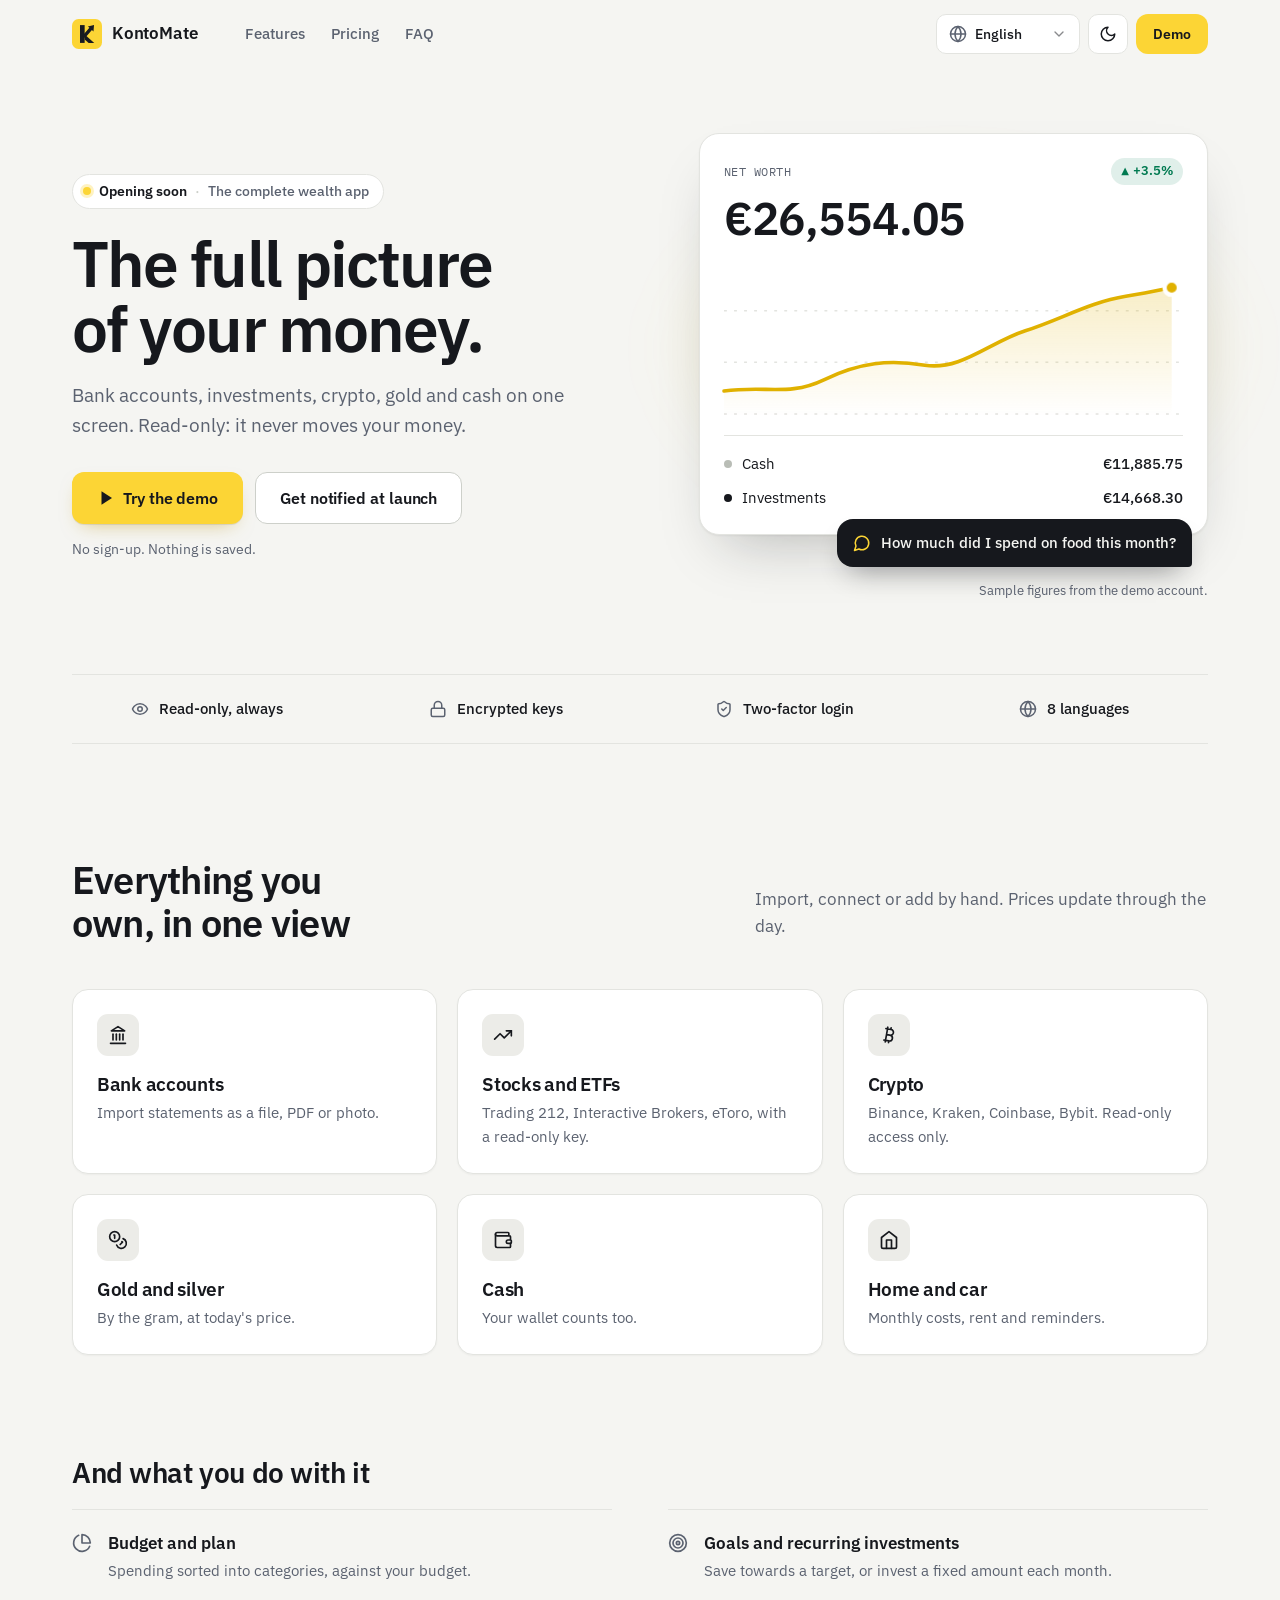
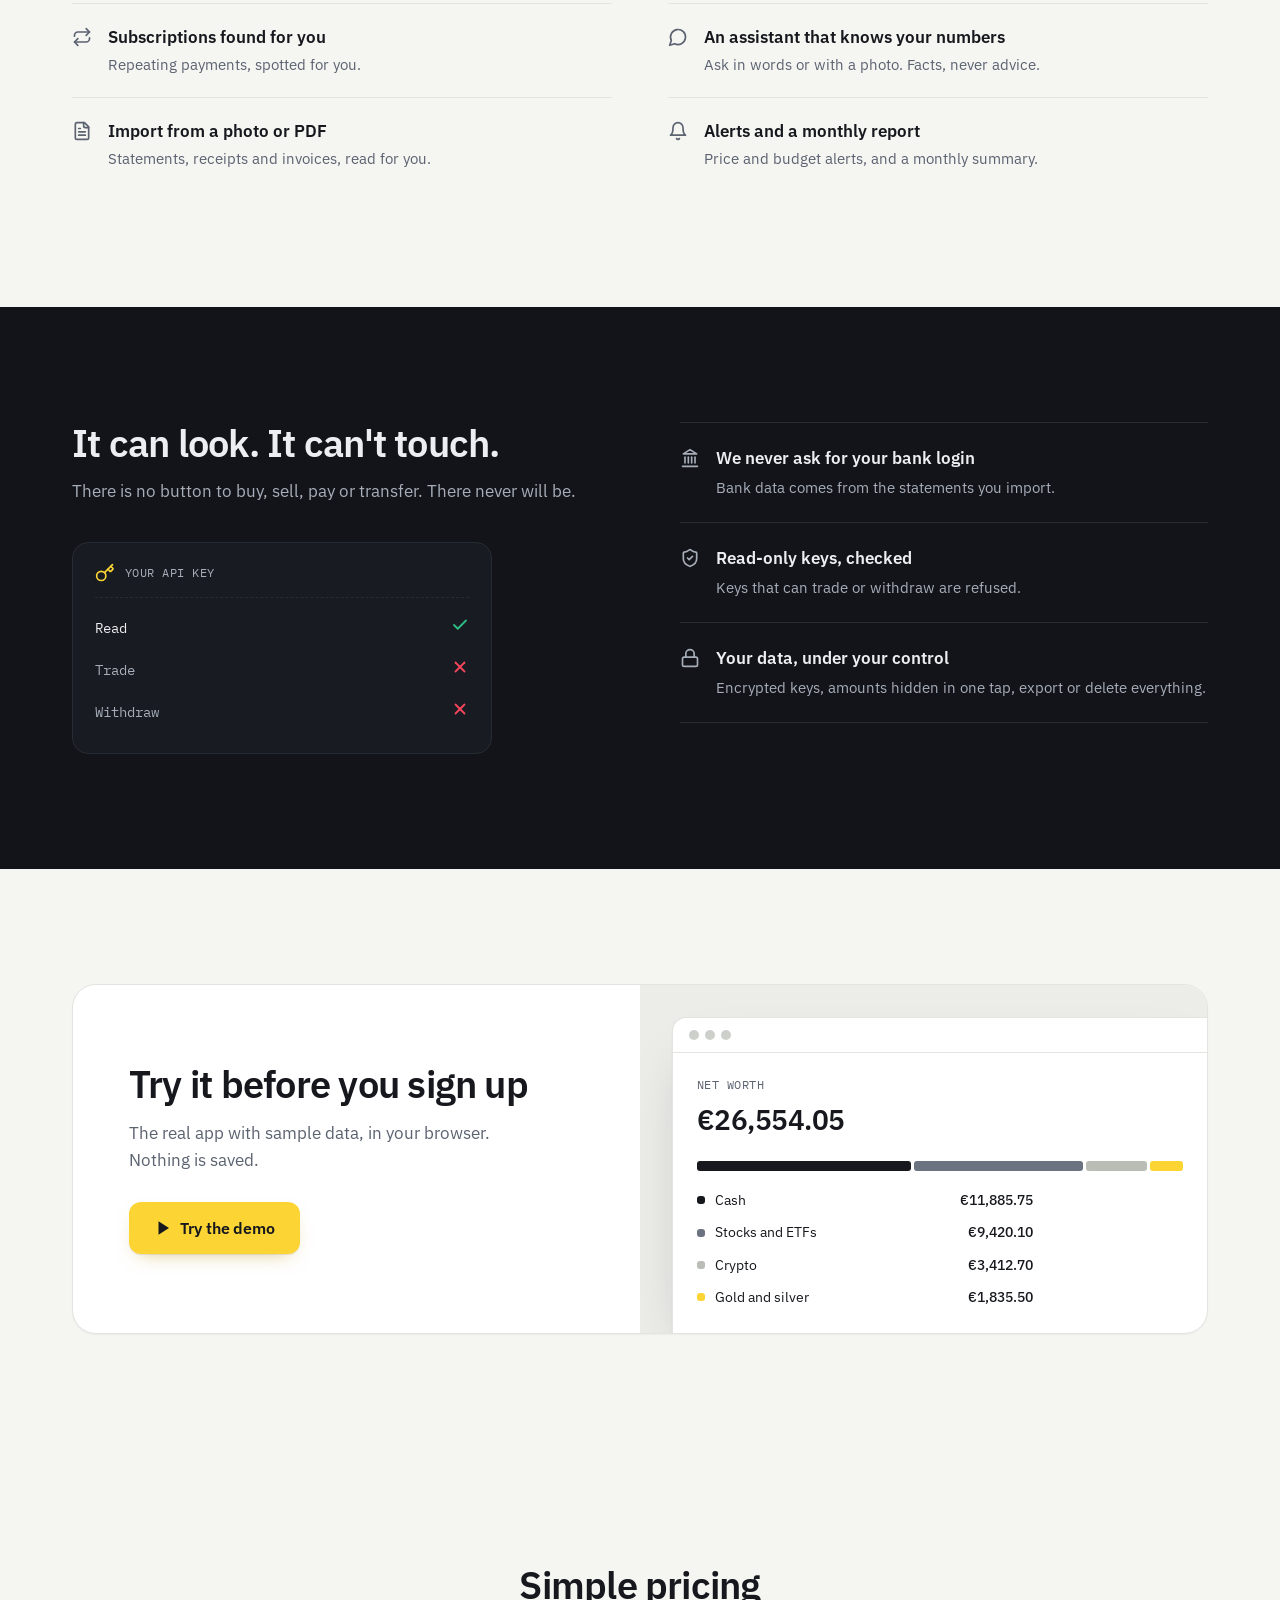
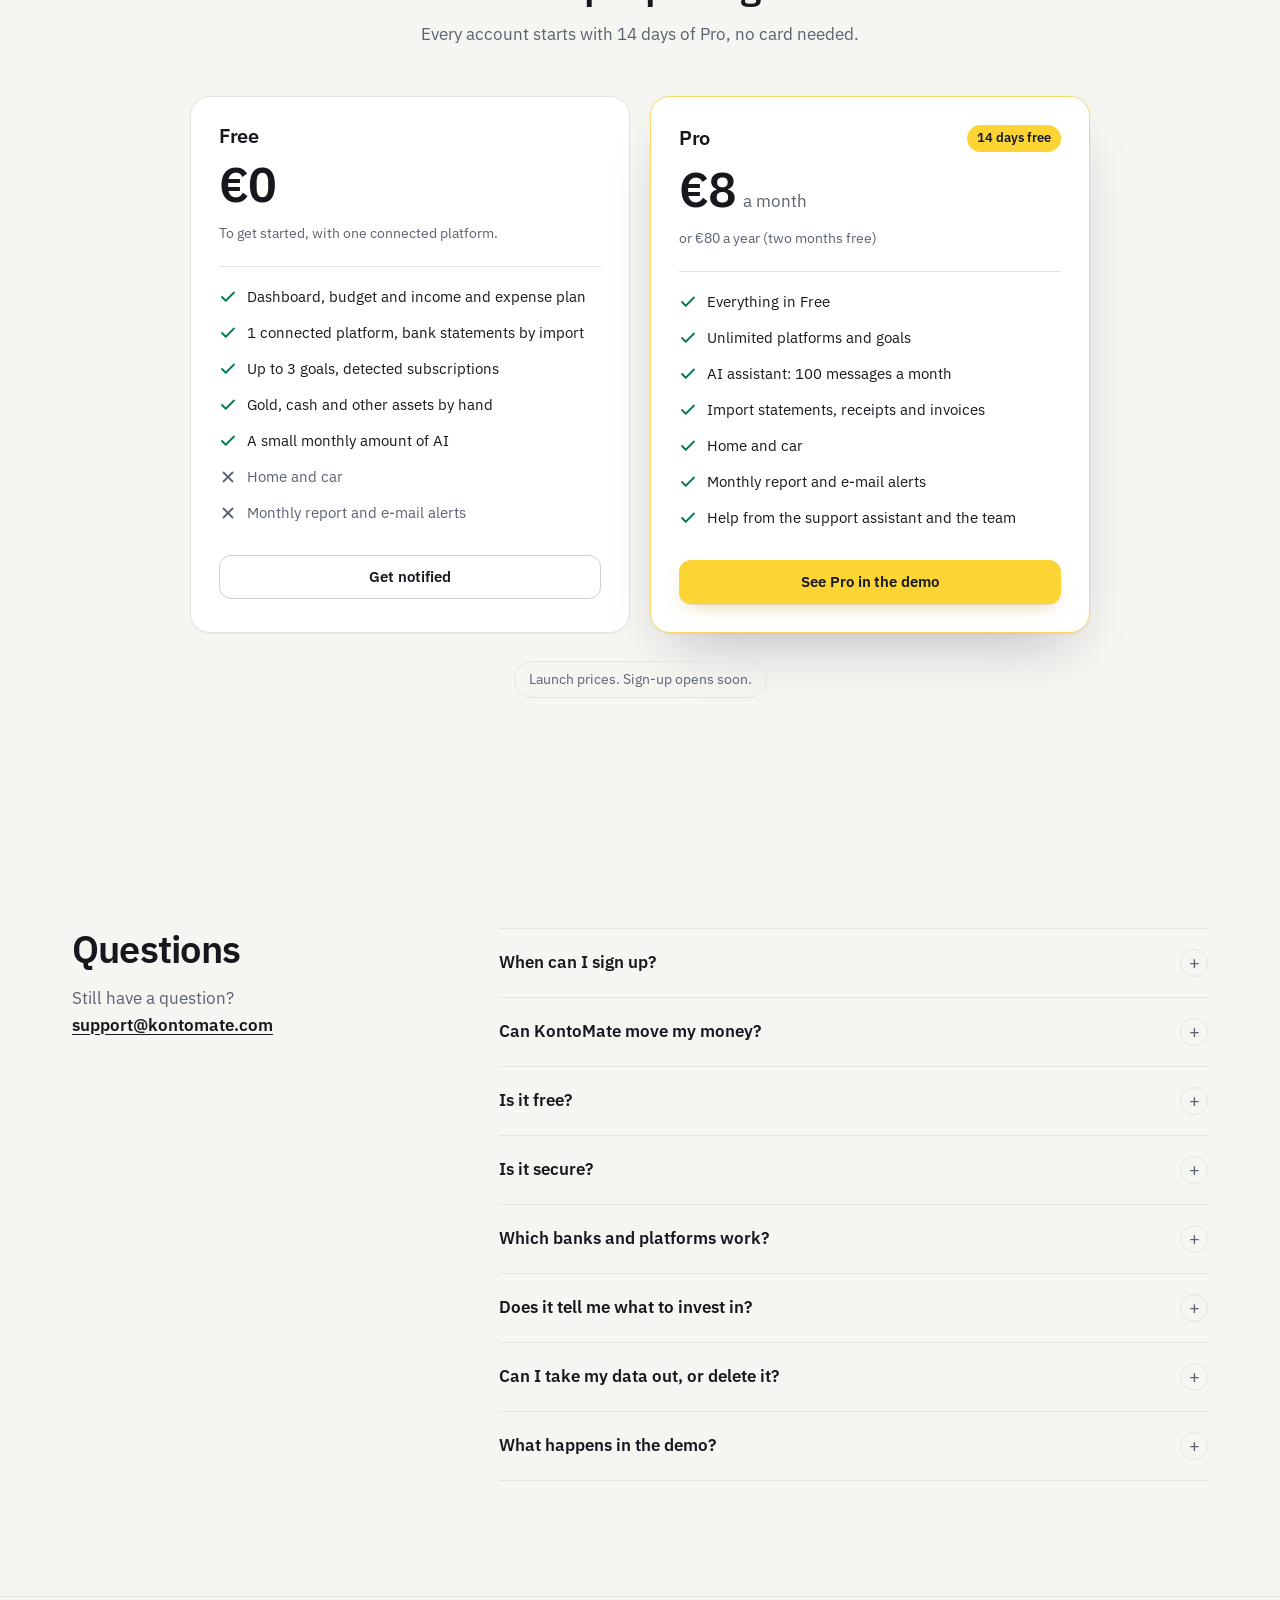
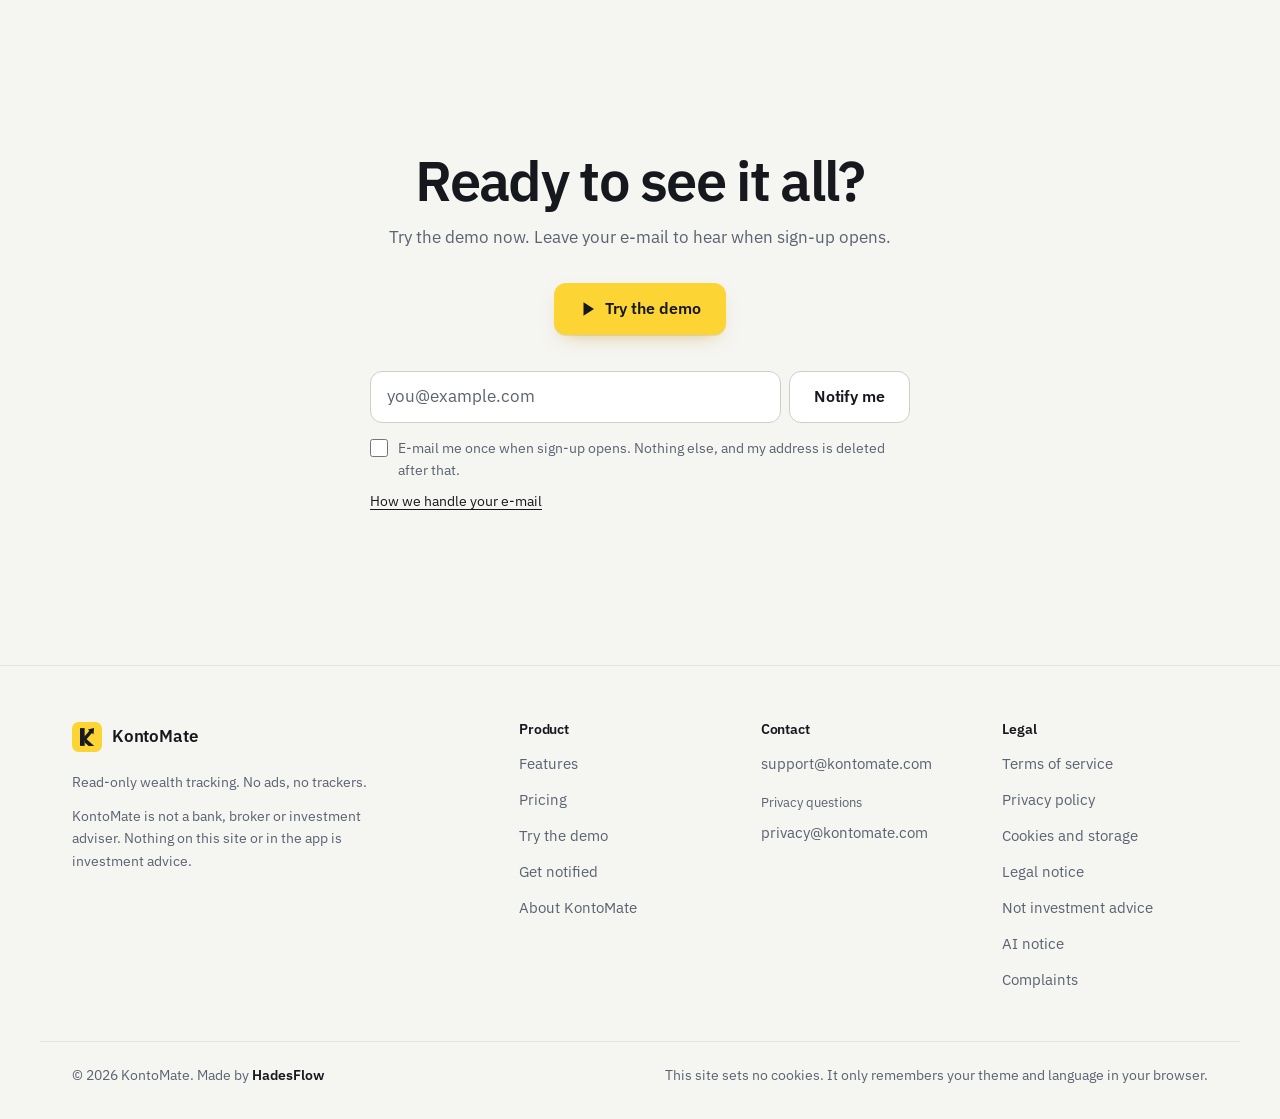
==== commit 2afd37d7: "Search basics: About page, JSON-LD, share image and icons, noindex on pages.dev - about/ page: what " ====
--- a/index.html
+++ b/index.html
@@ -8,15 +8,112 @@
   <title>KontoMate: the complete wealth app for everything you own</title>
   <meta name="description" content="KontoMate shows your bank accounts, brokers, crypto, gold and cash in one dashboard, with budgets, goals and an AI assistant. Read-only: it can never move your money." />
   <meta name="theme-color" content="#f5f5f2" />
-  <link rel="icon" href="assets/favicon.svg?v=3ab1132880" type="image/svg+xml" />
+  <link rel="icon" href="/favicon.ico" sizes="48x48" />
+  <link rel="icon" href="assets/favicon.svg?v=fb543aadde" type="image/svg+xml" />
+  <link rel="icon" href="assets/favicon-48.png?v=fb543aadde" type="image/png" sizes="48x48" />
+  <link rel="icon" href="assets/icon-192.png?v=fb543aadde" type="image/png" sizes="192x192" />
+  <link rel="apple-touch-icon" href="assets/apple-touch-icon.png?v=fb543aadde" />
   <link rel="canonical" href="https://kontomate.com/" />
   <meta property="og:title" content="KontoMate: the full picture of your money" />
   <meta property="og:description" content="Banks, brokers, crypto, gold and cash in one read-only dashboard, with budgets, goals and an AI assistant." />
   <meta property="og:url" content="https://kontomate.com/" />
   <meta property="og:type" content="website" />
+  <meta property="og:site_name" content="KontoMate" />
+  <meta property="og:locale" content="en_GB" />
+  <meta property="og:image" content="https://kontomate.com/assets/og-image.png" />
+  <meta property="og:image:width" content="1200" />
+  <meta property="og:image:height" content="630" />
+  <meta property="og:image:alt" content="KontoMate: the full picture of your money. A net worth card with a rising chart." />
+  <meta name="twitter:card" content="summary_large_image" />
+  <!-- Structured data: who makes KontoMate and what it is. Keep in step with the legal notice (legal/#notice)
+       and the about page. Data, not a script: the CSP (script-src 'self') does not apply to it. -->
+  <script type="application/ld+json">
+  {
+    "@context": "https://schema.org",
+    "@graph": [
+      {
+        "@type": "Organization",
+        "@id": "https://hadesflow.com/#organization",
+        "name": "HadesFlow",
+        "legalName": "HadesFlow Ltd.",
+        "alternateName": "ХадесФлоу ЕООД",
+        "url": "https://hadesflow.com/",
+        "logo": "https://hadesflow.com/assets/cerberus-logo.png",
+        "identifier": {
+          "@type": "PropertyValue",
+          "propertyID": "Bulgarian UIC (ЕИК)",
+          "value": "208438230"
+        },
+        "address": {
+          "@type": "PostalAddress",
+          "streetAddress": "7 Tsarnook St., Lozenets",
+          "postalCode": "1407",
+          "addressLocality": "Sofia",
+          "addressCountry": "BG"
+        },
+        "sameAs": [
+          "https://www.linkedin.com/company/hadesflow/",
+          "https://www.facebook.com/people/HadesFlow/61579181364829/",
+          "https://www.instagram.com/hadesflow.ai/",
+          "https://www.tiktok.com/@hadesflow.ai"
+        ]
+      },
+      {
+        "@type": "WebSite",
+        "@id": "https://kontomate.com/#website",
+        "url": "https://kontomate.com/",
+        "name": "KontoMate",
+        "alternateName": [
+          "Kontomate",
+          "KontoMate app"
+        ],
+        "inLanguage": "en",
+        "publisher": {
+          "@id": "https://hadesflow.com/#organization"
+        }
+      },
+      {
+        "@type": "WebApplication",
+        "@id": "https://kontomate.com/#app",
+        "name": "KontoMate",
+        "alternateName": "Kontomate",
+        "url": "https://kontomate.com/",
+        "applicationCategory": "FinanceApplication",
+        "applicationSubCategory": "Wealth tracker",
+        "operatingSystem": "Web browser",
+        "image": "https://kontomate.com/assets/og-image.png",
+        "description": "KontoMate is a read-only wealth tracker. It shows bank accounts, investments, crypto, gold and cash in one view, with budgets, goals and an AI assistant, and it can never move money.",
+        "featureList": [
+          "Bank statements imported as a file, PDF or photo (no bank login)",
+          "Read-only API keys for Trading 212, Interactive Brokers, eToro, Binance, Kraken, Coinbase and Bybit",
+          "Gold and silver by the gram, cash, home and car",
+          "Budget and income and expense plan, goals and recurring investments, detected subscriptions",
+          "Price and budget alerts and a monthly report",
+          "AI assistant that answers questions about your own numbers, never investment advice"
+        ],
+        "inLanguage": [
+          "en",
+          "bg",
+          "de",
+          "es",
+          "fr",
+          "it",
+          "pl",
+          "ro"
+        ],
+        "publisher": {
+          "@id": "https://hadesflow.com/#organization"
+        },
+        "creator": {
+          "@id": "https://hadesflow.com/#organization"
+        }
+      }
+    ]
+  }
+  </script>
   <!-- No trackers, no cookies, no third-party requests: everything below is served from this site. -->
-  <script src="assets/theme-init.js?v=3ab1132880"></script>
-  <link rel="stylesheet" href="assets/site.css?v=3ab1132880" />
+  <script src="assets/theme-init.js?v=fb543aadde"></script>
+  <link rel="stylesheet" href="assets/site.css?v=fb543aadde" />
 </head>
 <body>
   <!-- Lucide icons (ISC licence), drawn once and reused with <use>. -->
@@ -413,6 +510,7 @@
         <a href="https://demo.kontomate.com" data-i18n="cta.demo">Try the demo</a>
         <a class="live-only" href="https://app.kontomate.com/auth/login" data-i18n="nav.login">Log in</a>
         <a class="soon-only" href="#waitlist" data-i18n="cta.notifyShort">Get notified</a>
+        <a href="/about/" data-i18n="footer.about">About KontoMate</a>
       </nav>
       <div class="footer-col">
         <h2 class="footer-h" data-i18n="footer.contact">Contact</h2>
@@ -438,7 +536,7 @@
     </div>
   </footer>
 
-  <script src="assets/i18n.js?v=3ab1132880"></script>
-  <script src="assets/site.js?v=3ab1132880"></script>
+  <script src="assets/i18n.js?v=fb543aadde"></script>
+  <script src="assets/site.js?v=fb543aadde"></script>
 </body>
 </html>
--- a/assets/site.css
+++ b/assets/site.css
@@ -429,7 +429,7 @@
 @media print { .reveal-ready [data-reveal] { opacity: 1; transform: none; } .site-header { position: static; } }
 
 /* Legal and 404 pages */
-.legal { padding: 56px 0 88px; max-width: 760px; }
+.legal { padding-block: 56px 88px; max-width: 760px; } /* padding-block keeps the .wrap side gutter */
 .legal h1 { font-size: clamp(2rem, 4vw, 2.75rem); letter-spacing: -0.025em; }
 .legal section { padding: 28px 0; border-bottom: 1px solid var(--border); }
 .legal h2 { font-size: 1.25rem; }
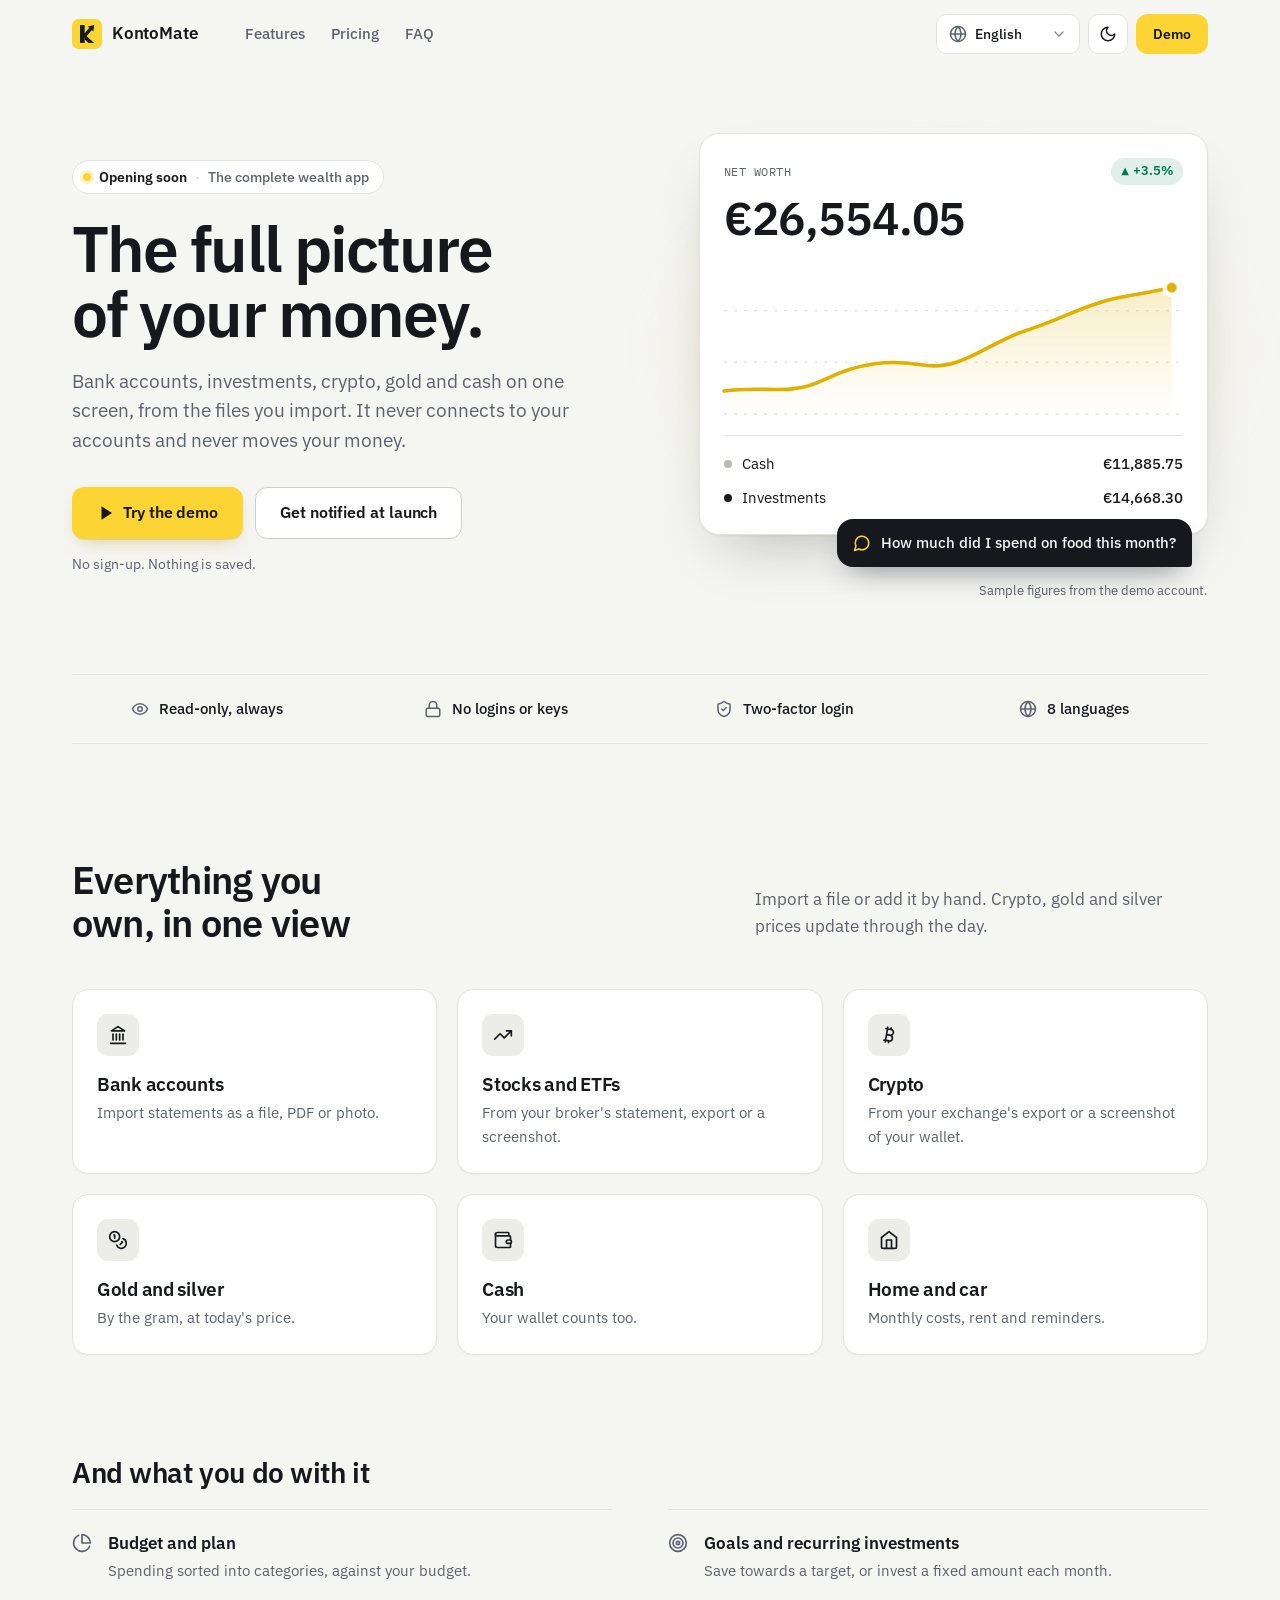
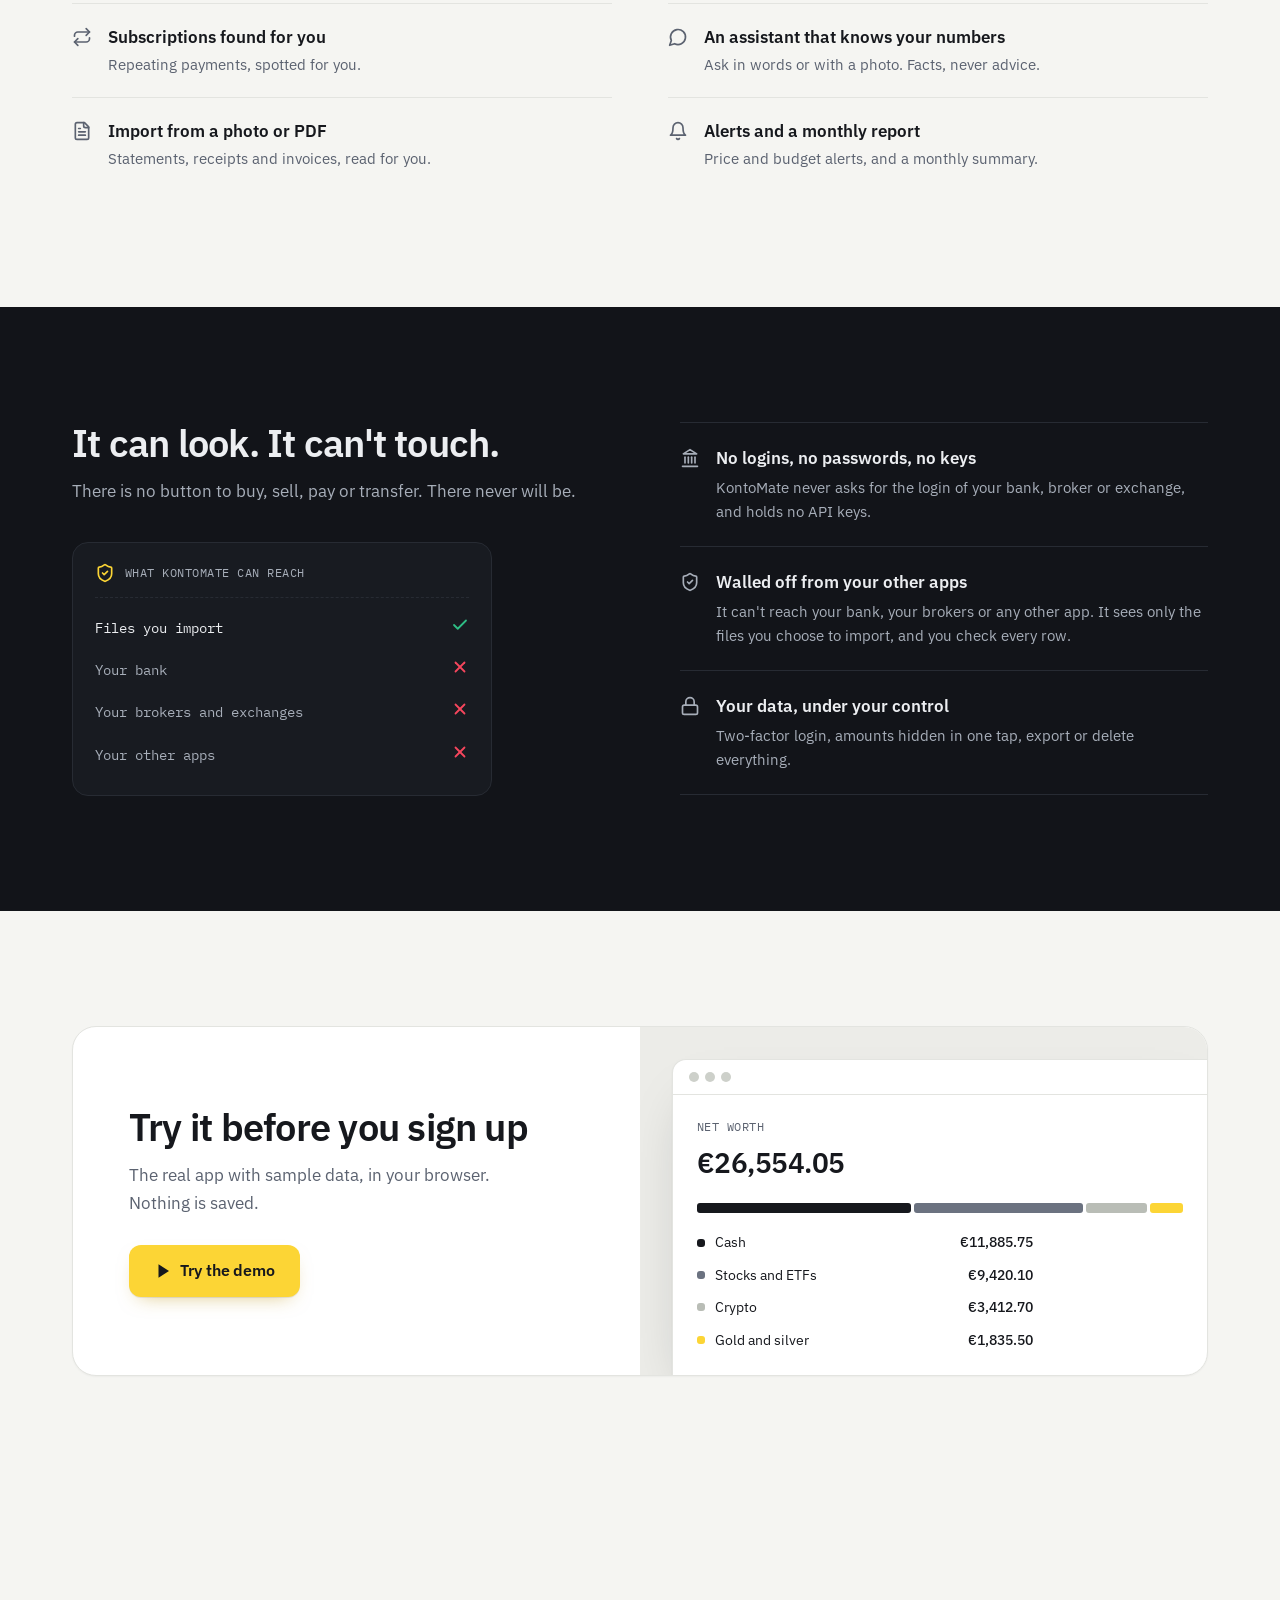
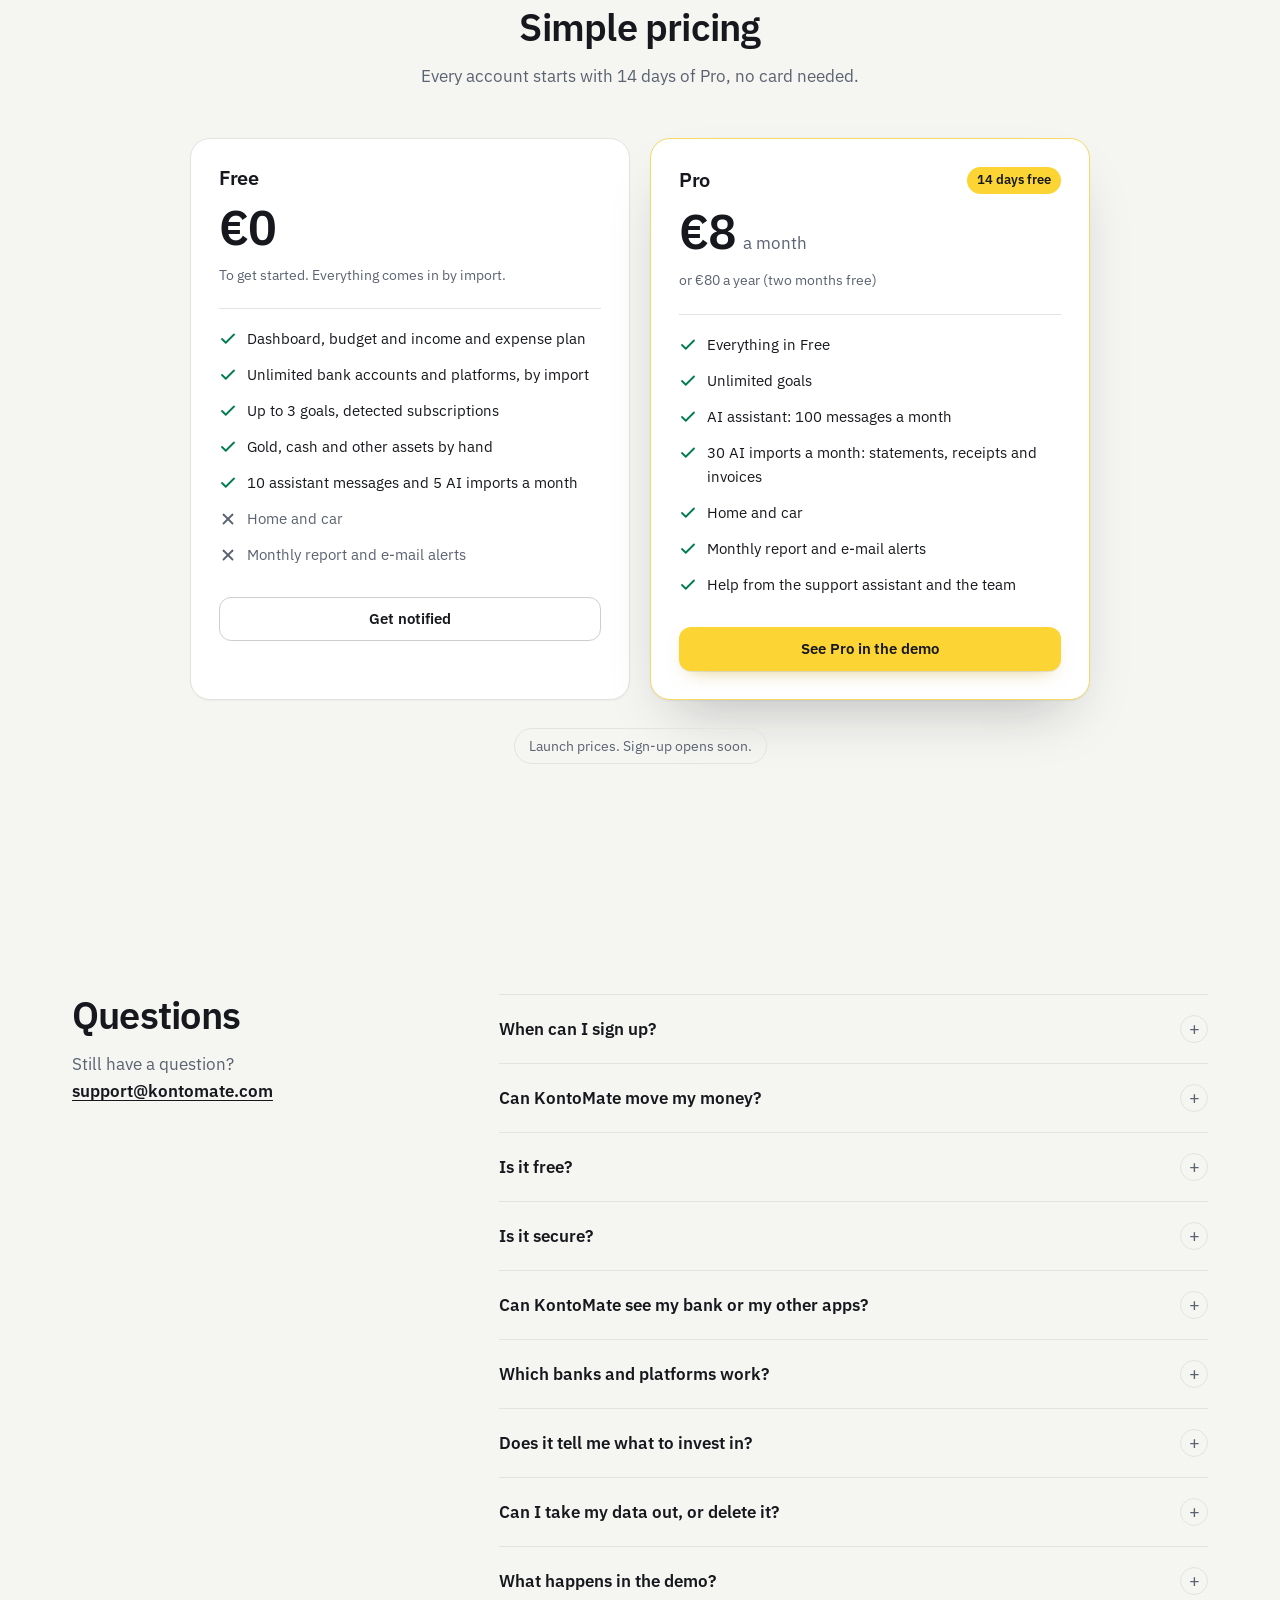
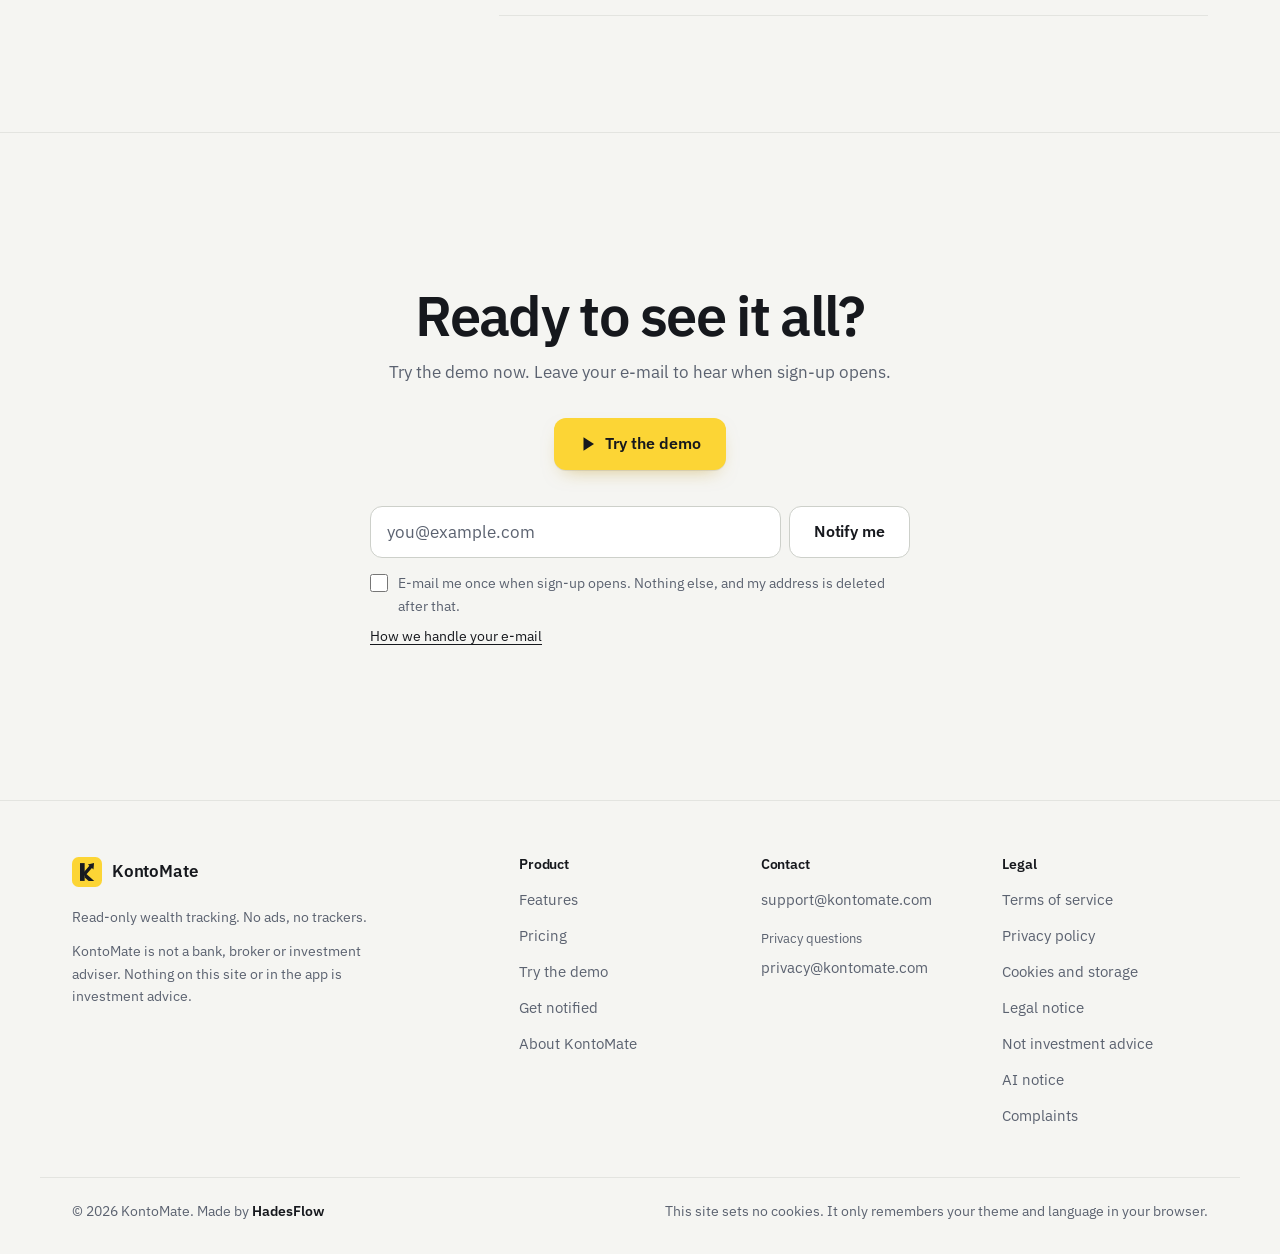
==== commit d590b95d: "Import only: no platform keys or names; show what KontoMate can't reach; legal aligned The app no lo" ====
--- a/index.html
+++ b/index.html
@@ -6,16 +6,16 @@
   <meta charset="UTF-8" />
   <meta name="viewport" content="width=device-width, initial-scale=1" />
   <title>KontoMate: the complete wealth app for everything you own</title>
-  <meta name="description" content="KontoMate shows your bank accounts, brokers, crypto, gold and cash in one dashboard, with budgets, goals and an AI assistant. Read-only: it can never move your money." />
+  <meta name="description" content="KontoMate shows your bank accounts, investments, crypto, gold and cash in one dashboard. A read-only wealth tracker: it can never move your money." />
   <meta name="theme-color" content="#f5f5f2" />
   <link rel="icon" href="/favicon.ico" sizes="48x48" />
-  <link rel="icon" href="assets/favicon.svg?v=fb543aadde" type="image/svg+xml" />
-  <link rel="icon" href="assets/favicon-48.png?v=fb543aadde" type="image/png" sizes="48x48" />
-  <link rel="icon" href="assets/icon-192.png?v=fb543aadde" type="image/png" sizes="192x192" />
-  <link rel="apple-touch-icon" href="assets/apple-touch-icon.png?v=fb543aadde" />
+  <link rel="icon" href="assets/favicon.svg?v=812d4cdff5" type="image/svg+xml" />
+  <link rel="icon" href="assets/favicon-48.png?v=812d4cdff5" type="image/png" sizes="48x48" />
+  <link rel="icon" href="assets/icon-192.png?v=812d4cdff5" type="image/png" sizes="192x192" />
+  <link rel="apple-touch-icon" href="assets/apple-touch-icon.png?v=812d4cdff5" />
   <link rel="canonical" href="https://kontomate.com/" />
   <meta property="og:title" content="KontoMate: the full picture of your money" />
-  <meta property="og:description" content="Banks, brokers, crypto, gold and cash in one read-only dashboard, with budgets, goals and an AI assistant." />
+  <meta property="og:description" content="Banks, brokers, crypto, gold and cash in one read-only dashboard, from the statements you import. No logins, no keys, no access to your accounts." />
   <meta property="og:url" content="https://kontomate.com/" />
   <meta property="og:type" content="website" />
   <meta property="og:site_name" content="KontoMate" />
@@ -85,7 +85,7 @@
         "description": "KontoMate is a read-only wealth tracker. It shows bank accounts, investments, crypto, gold and cash in one view, with budgets, goals and an AI assistant, and it can never move money.",
         "featureList": [
           "Bank statements imported as a file, PDF or photo (no bank login)",
-          "Read-only API keys for Trading 212, Interactive Brokers, eToro, Binance, Kraken, Coinbase and Bybit",
+          "Broker and crypto exchange statements, exports or screenshots imported the same way (no logins, no API keys)",
           "Gold and silver by the gram, cash, home and car",
           "Budget and income and expense plan, goals and recurring investments, detected subscriptions",
           "Price and budget alerts and a monthly report",
@@ -112,8 +112,8 @@
   }
   </script>
   <!-- No trackers, no cookies, no third-party requests: everything below is served from this site. -->
-  <script src="assets/theme-init.js?v=fb543aadde"></script>
-  <link rel="stylesheet" href="assets/site.css?v=fb543aadde" />
+  <script src="assets/theme-init.js?v=812d4cdff5"></script>
+  <link rel="stylesheet" href="assets/site.css?v=812d4cdff5" />
 </head>
 <body>
   <!-- Lucide icons (ISC licence), drawn once and reused with <use>. -->
@@ -189,7 +189,7 @@
             <span data-i18n="hero.eyebrow">The complete wealth app</span>
           </p>
           <h1 data-i18n="hero.title">The full picture of your money.</h1>
-          <p class="lead" data-i18n="hero.lead">Bank accounts, investments, crypto, gold and cash on one screen. Read-only: it never moves your money.</p>
+          <p class="lead" data-i18n="hero.lead">Bank accounts, investments, crypto, gold and cash on one screen, from the files you import. It never connects to your accounts and never moves your money.</p>
           <div class="hero-ctas">
             <a class="btn btn-primary btn-large" href="https://demo.kontomate.com">
               <svg class="icon" aria-hidden="true"><use href="#i-play"/></svg>
@@ -233,7 +233,7 @@
       <div class="wrap">
         <ul class="trust">
           <li><svg class="icon" aria-hidden="true"><use href="#i-eye"/></svg><span data-i18n="trust.readonly">Read-only, always</span></li>
-          <li><svg class="icon" aria-hidden="true"><use href="#i-lock"/></svg><span data-i18n="trust.encrypted">Encrypted keys</span></li>
+          <li><svg class="icon" aria-hidden="true"><use href="#i-lock"/></svg><span data-i18n="trust.nologin">No logins or keys</span></li>
           <li><svg class="icon" aria-hidden="true"><use href="#i-shield"/></svg><span data-i18n="trust.2fa">Two-factor login</span></li>
           <li><svg class="icon" aria-hidden="true"><use href="#i-globe"/></svg><span data-i18n="trust.languages">8 languages</span></li>
         </ul>
@@ -244,7 +244,7 @@
       <div class="wrap">
         <div class="section-head">
           <h2 data-i18n="tracks.title">Everything you own, in one view</h2>
-          <p class="section-lead" data-i18n="tracks.lead">Import, connect or add by hand. Prices update through the day.</p>
+          <p class="section-lead" data-i18n="tracks.lead">Import a file or add it by hand. Crypto, gold and silver prices update through the day.</p>
         </div>
         <ul class="tiles">
           <li class="tile" data-reveal>
@@ -255,12 +255,12 @@
           <li class="tile" data-reveal>
             <span class="icon-tile"><svg class="icon" aria-hidden="true"><use href="#i-trend"/></svg></span>
             <h3 data-i18n="tracks.stocks.title">Stocks and ETFs</h3>
-            <p data-i18n="tracks.stocks.text">Trading 212, Interactive Brokers, eToro, with a read-only key.</p>
+            <p data-i18n="tracks.stocks.text">From your broker's statement, export or a screenshot.</p>
           </li>
           <li class="tile" data-reveal>
             <span class="icon-tile"><svg class="icon" aria-hidden="true"><use href="#i-bitcoin"/></svg></span>
             <h3 data-i18n="tracks.crypto.title">Crypto</h3>
-            <p data-i18n="tracks.crypto.text">Binance, Kraken, Coinbase, Bybit. Read-only access only.</p>
+            <p data-i18n="tracks.crypto.text">From your exchange's export or a screenshot of your wallet.</p>
           </li>
           <li class="tile" data-reveal>
             <span class="icon-tile"><svg class="icon" aria-hidden="true"><use href="#i-coins"/></svg></span>
@@ -300,26 +300,27 @@
           <h2 data-i18n="promise.title">It can look. It can't touch.</h2>
           <p class="section-lead" data-i18n="promise.lead">There is no button to buy, sell, pay or transfer. There never will be.</p>
           <div class="keycard" data-reveal>
-            <p class="keycard-head"><svg class="icon" aria-hidden="true"><use href="#i-key"/></svg><span class="label" data-i18n="promise.key.label">Your API key</span></p>
+            <p class="keycard-head"><svg class="icon" aria-hidden="true"><use href="#i-shield"/></svg><span class="label" data-i18n="promise.reach.label">What KontoMate can reach</span></p>
             <ul>
-              <li class="yes"><span data-i18n="promise.key.read">Read</span><span><svg class="icon" aria-hidden="true"><use href="#i-check"/></svg><span class="sr-only" data-i18n="promise.key.allowed">allowed</span></span></li>
-              <li class="no"><span data-i18n="promise.key.trade">Trade</span><span><svg class="icon" aria-hidden="true"><use href="#i-x"/></svg><span class="sr-only" data-i18n="promise.key.refused">refused</span></span></li>
-              <li class="no"><span data-i18n="promise.key.withdraw">Withdraw</span><span><svg class="icon" aria-hidden="true"><use href="#i-x"/></svg><span class="sr-only" data-i18n="promise.key.refused">refused</span></span></li>
+              <li class="yes"><span data-i18n="promise.reach.files">Files you import</span><span><svg class="icon" aria-hidden="true"><use href="#i-check"/></svg><span class="sr-only" data-i18n="promise.reach.yes">yes</span></span></li>
+              <li class="no"><span data-i18n="promise.reach.bank">Your bank</span><span><svg class="icon" aria-hidden="true"><use href="#i-x"/></svg><span class="sr-only" data-i18n="promise.reach.no">no access</span></span></li>
+              <li class="no"><span data-i18n="promise.reach.platforms">Your brokers and exchanges</span><span><svg class="icon" aria-hidden="true"><use href="#i-x"/></svg><span class="sr-only" data-i18n="promise.reach.no">no access</span></span></li>
+              <li class="no"><span data-i18n="promise.reach.apps">Your other apps</span><span><svg class="icon" aria-hidden="true"><use href="#i-x"/></svg><span class="sr-only" data-i18n="promise.reach.no">no access</span></span></li>
             </ul>
           </div>
         </div>
         <ul class="promise-list" data-reveal>
           <li>
             <svg class="icon" aria-hidden="true"><use href="#i-bank"/></svg>
-            <div><strong data-i18n="promise.bank.title">We never ask for your bank login</strong><p data-i18n="promise.bank.text">Bank data comes from the statements you import.</p></div>
+            <div><strong data-i18n="promise.bank.title">No logins, no passwords, no keys</strong><p data-i18n="promise.bank.text">KontoMate never asks for the login of your bank, broker or exchange, and holds no API keys.</p></div>
           </li>
           <li>
             <svg class="icon" aria-hidden="true"><use href="#i-shield"/></svg>
-            <div><strong data-i18n="promise.keys.title">Read-only keys, checked</strong><p data-i18n="promise.keys.text">Keys that can trade or withdraw are refused.</p></div>
+            <div><strong data-i18n="promise.walled.title">Walled off from your other apps</strong><p data-i18n="promise.walled.text">It can't reach your bank, your brokers or any other app. It sees only the files you choose to import, and you check every row.</p></div>
           </li>
           <li>
             <svg class="icon" aria-hidden="true"><use href="#i-lock"/></svg>
-            <div><strong data-i18n="promise.data.title">Your data, under your control</strong><p data-i18n="promise.data.text">Encrypted keys, amounts hidden in one tap, export or delete everything.</p></div>
+            <div><strong data-i18n="promise.data.title">Your data, under your control</strong><p data-i18n="promise.data.text">Two-factor login, amounts hidden in one tap, export or delete everything.</p></div>
           </li>
         </ul>
       </div>
@@ -366,13 +367,13 @@
           <article class="plan" data-reveal>
             <h3 data-i18n="pricing.free.name">Free</h3>
             <p class="price"><span class="stat">€0</span></p>
-            <p class="muted small" data-i18n="pricing.free.note">To get started, with one connected platform.</p>
+            <p class="muted small" data-i18n="pricing.free.note">To get started. Everything comes in by import.</p>
             <ul class="features">
               <li><svg class="icon yes" aria-hidden="true"><use href="#i-check"/></svg><span data-i18n="pricing.f.dashboard">Dashboard, budget and income and expense plan</span></li>
-              <li><svg class="icon yes" aria-hidden="true"><use href="#i-check"/></svg><span data-i18n="pricing.f.oneEach">1 connected platform, bank statements by import</span></li>
+              <li><svg class="icon yes" aria-hidden="true"><use href="#i-check"/></svg><span data-i18n="pricing.f.oneEach">Unlimited bank accounts and platforms, by import</span></li>
               <li><svg class="icon yes" aria-hidden="true"><use href="#i-check"/></svg><span data-i18n="pricing.f.goals3">Up to 3 goals, detected subscriptions</span></li>
               <li><svg class="icon yes" aria-hidden="true"><use href="#i-check"/></svg><span data-i18n="pricing.f.manual">Gold, cash and other assets by hand</span></li>
-              <li><svg class="icon yes" aria-hidden="true"><use href="#i-check"/></svg><span data-i18n="pricing.f.aiSmall">A small monthly amount of AI</span></li>
+              <li><svg class="icon yes" aria-hidden="true"><use href="#i-check"/></svg><span data-i18n="pricing.f.aiSmall">10 assistant messages and 5 AI imports a month</span></li>
               <li><svg class="icon no" aria-hidden="true"><use href="#i-x"/></svg><span class="muted" data-i18n="pricing.f.noCarHome">Home and car</span></li>
               <li><svg class="icon no" aria-hidden="true"><use href="#i-x"/></svg><span class="muted" data-i18n="pricing.f.noReport">Monthly report and e-mail alerts</span></li>
             </ul>
@@ -389,9 +390,9 @@
             <p class="muted small" data-i18n="pricing.pro.year">or €80 a year (two months free)</p>
             <ul class="features">
               <li><svg class="icon yes" aria-hidden="true"><use href="#i-check"/></svg><span data-i18n="pricing.f.everything">Everything in Free</span></li>
-              <li><svg class="icon yes" aria-hidden="true"><use href="#i-check"/></svg><span data-i18n="pricing.f.unlimited">Unlimited platforms and goals</span></li>
+              <li><svg class="icon yes" aria-hidden="true"><use href="#i-check"/></svg><span data-i18n="pricing.f.unlimited">Unlimited goals</span></li>
               <li><svg class="icon yes" aria-hidden="true"><use href="#i-check"/></svg><span data-i18n="pricing.f.assistant">AI assistant: 100 messages a month</span></li>
-              <li><svg class="icon yes" aria-hidden="true"><use href="#i-check"/></svg><span data-i18n="pricing.f.import">Import statements, receipts and invoices</span></li>
+              <li><svg class="icon yes" aria-hidden="true"><use href="#i-check"/></svg><span data-i18n="pricing.f.import">30 AI imports a month: statements, receipts and invoices</span></li>
               <li><svg class="icon yes" aria-hidden="true"><use href="#i-check"/></svg><span data-i18n="pricing.f.carHome">Home and car</span></li>
               <li><svg class="icon yes" aria-hidden="true"><use href="#i-check"/></svg><span data-i18n="pricing.f.report">Monthly report and e-mail alerts</span></li>
               <li><svg class="icon yes" aria-hidden="true"><use href="#i-check"/></svg><span data-i18n="pricing.f.support">Help from the support assistant and the team</span></li>
@@ -417,7 +418,7 @@
           </details>
           <details>
             <summary data-i18n="faq.move.q">Can KontoMate move my money?</summary>
-            <p data-i18n="faq.move.a">No. It only reads balances, transactions and holdings.</p>
+            <p data-i18n="faq.move.a">No. It only reads the files you import and what you type.</p>
           </details>
           <details>
             <summary data-i18n="faq.free.q">Is it free?</summary>
@@ -425,11 +426,15 @@
           </details>
           <details>
             <summary data-i18n="faq.secure.q">Is it secure?</summary>
-            <p data-i18n="faq.secure.a">We never ask for your bank login. Keys are encrypted, two-factor login is available, and every new login sends you an alert.</p>
+            <p data-i18n="faq.secure.a">Yes. KontoMate never asks for the login of your bank, broker or exchange and holds no API keys, so it can't reach your accounts. Two-factor login is available, and every new login sends you an alert.</p>
+          </details>
+          <details>
+            <summary data-i18n="faq.reach.q">Can KontoMate see my bank or my other apps?</summary>
+            <p data-i18n="faq.reach.a">No. It has no connection to any bank, broker, exchange or other app. It sees only the files you import and what you type, and you check every row before it is saved.</p>
           </details>
           <details>
             <summary data-i18n="faq.which.q">Which banks and platforms work?</summary>
-            <p data-i18n="faq.which.a">Any bank, by importing its statement. Binance, Trading 212, Interactive Brokers, Kraken, Coinbase, Bybit and eToro with a read-only key.</p>
+            <p data-i18n="faq.which.a">Any bank, broker or crypto exchange that gives you a statement, an export (PDF or CSV) or a screenshot. You import it; nothing is connected.</p>
           </details>
           <details>
             <summary data-i18n="faq.advice.q">Does it tell me what to invest in?</summary>
@@ -536,7 +541,7 @@
     </div>
   </footer>
 
-  <script src="assets/i18n.js?v=fb543aadde"></script>
-  <script src="assets/site.js?v=fb543aadde"></script>
+  <script src="assets/i18n.js?v=812d4cdff5"></script>
+  <script src="assets/site.js?v=812d4cdff5"></script>
 </body>
 </html>
--- a/assets/site.css
+++ b/assets/site.css
@@ -306,7 +306,7 @@
 .promise-list .icon { color: var(--vault-muted); margin-top: 3px; }
 .promise-list strong { font-weight: 600; }
 .promise-list p { color: var(--vault-muted); margin-top: 4px; font-size: 0.9375rem; }
-/* The key: what a connected key may do. */
+/* What KontoMate can reach: only the files you import. */
 .keycard { margin-top: 36px; max-width: 420px; background: var(--vault-card); border: 1px solid var(--vault-line); border-radius: var(--radius); padding: 20px 22px; }
 .keycard-head { display: flex; align-items: center; gap: 10px; padding-bottom: 14px; border-bottom: 1px dashed var(--vault-line); color: var(--vault-muted); }
 .keycard-head .icon { color: var(--primary); width: 20px; height: 20px; }
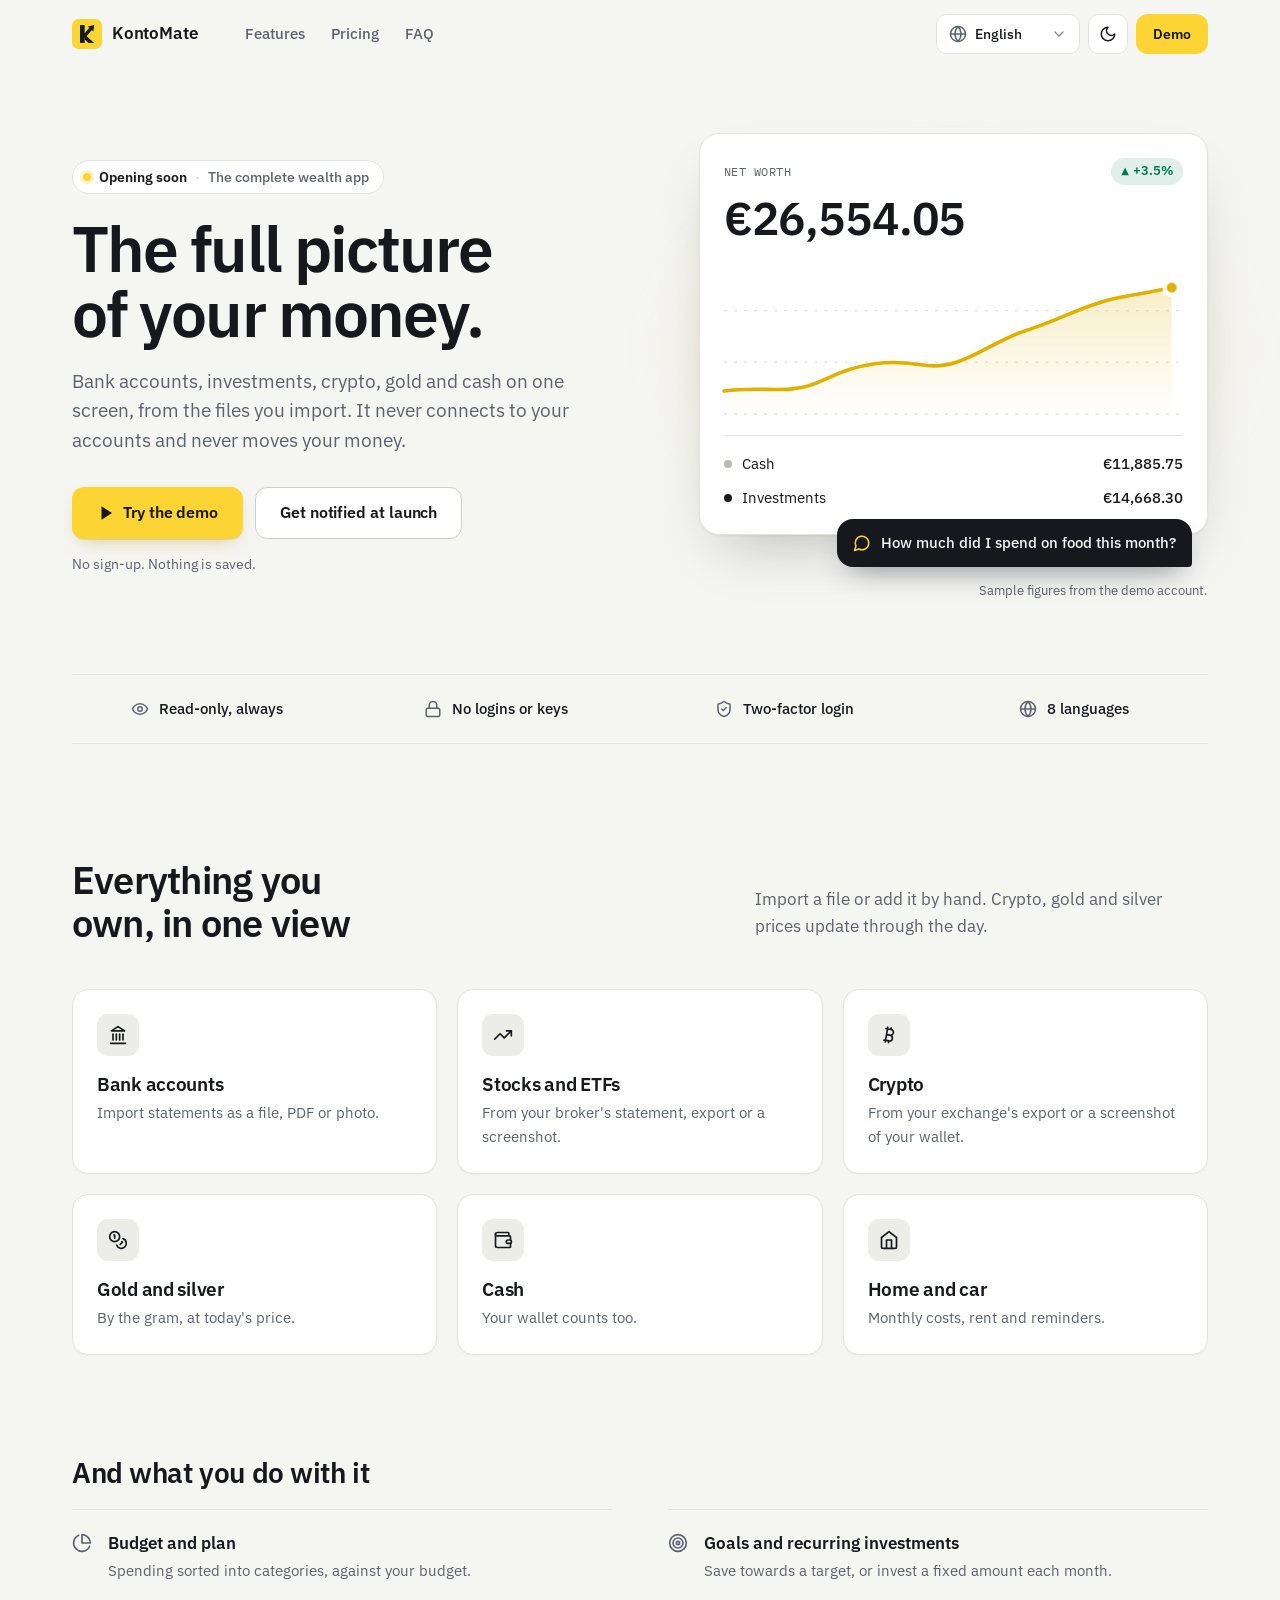
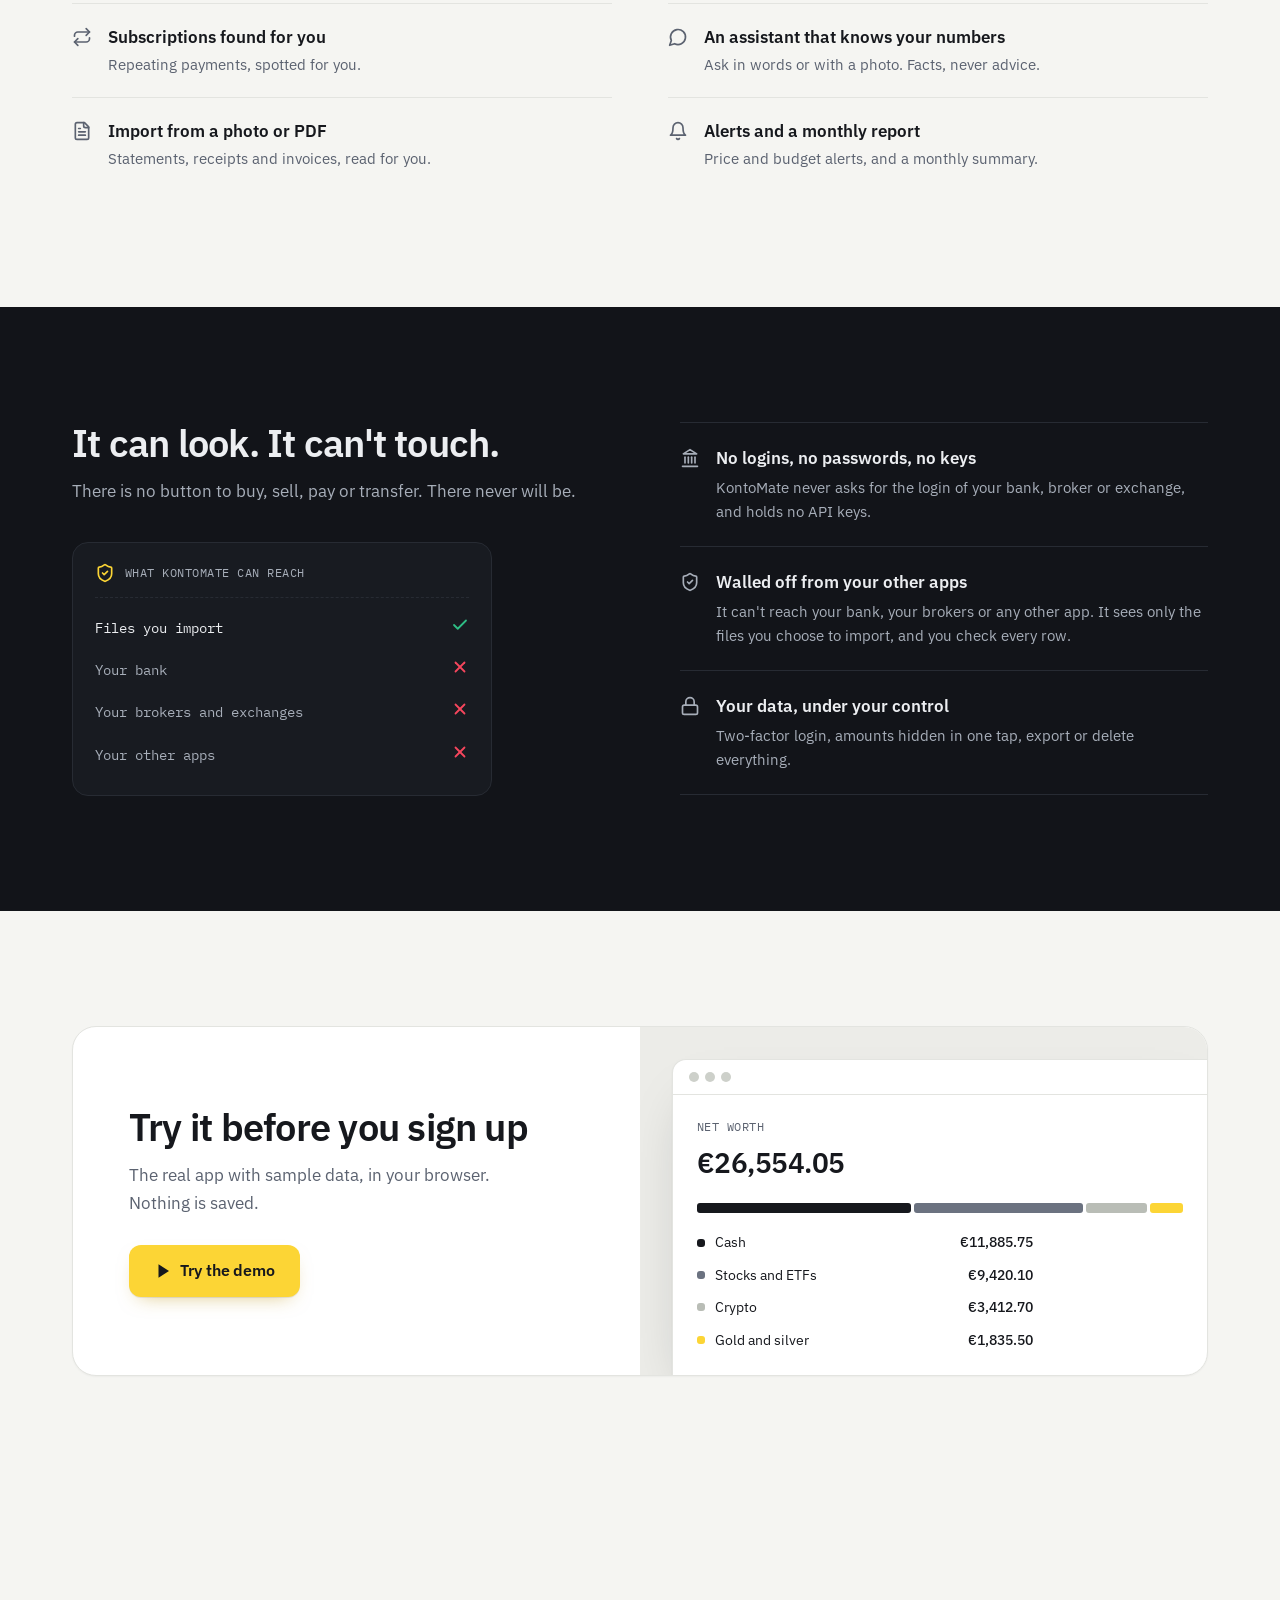
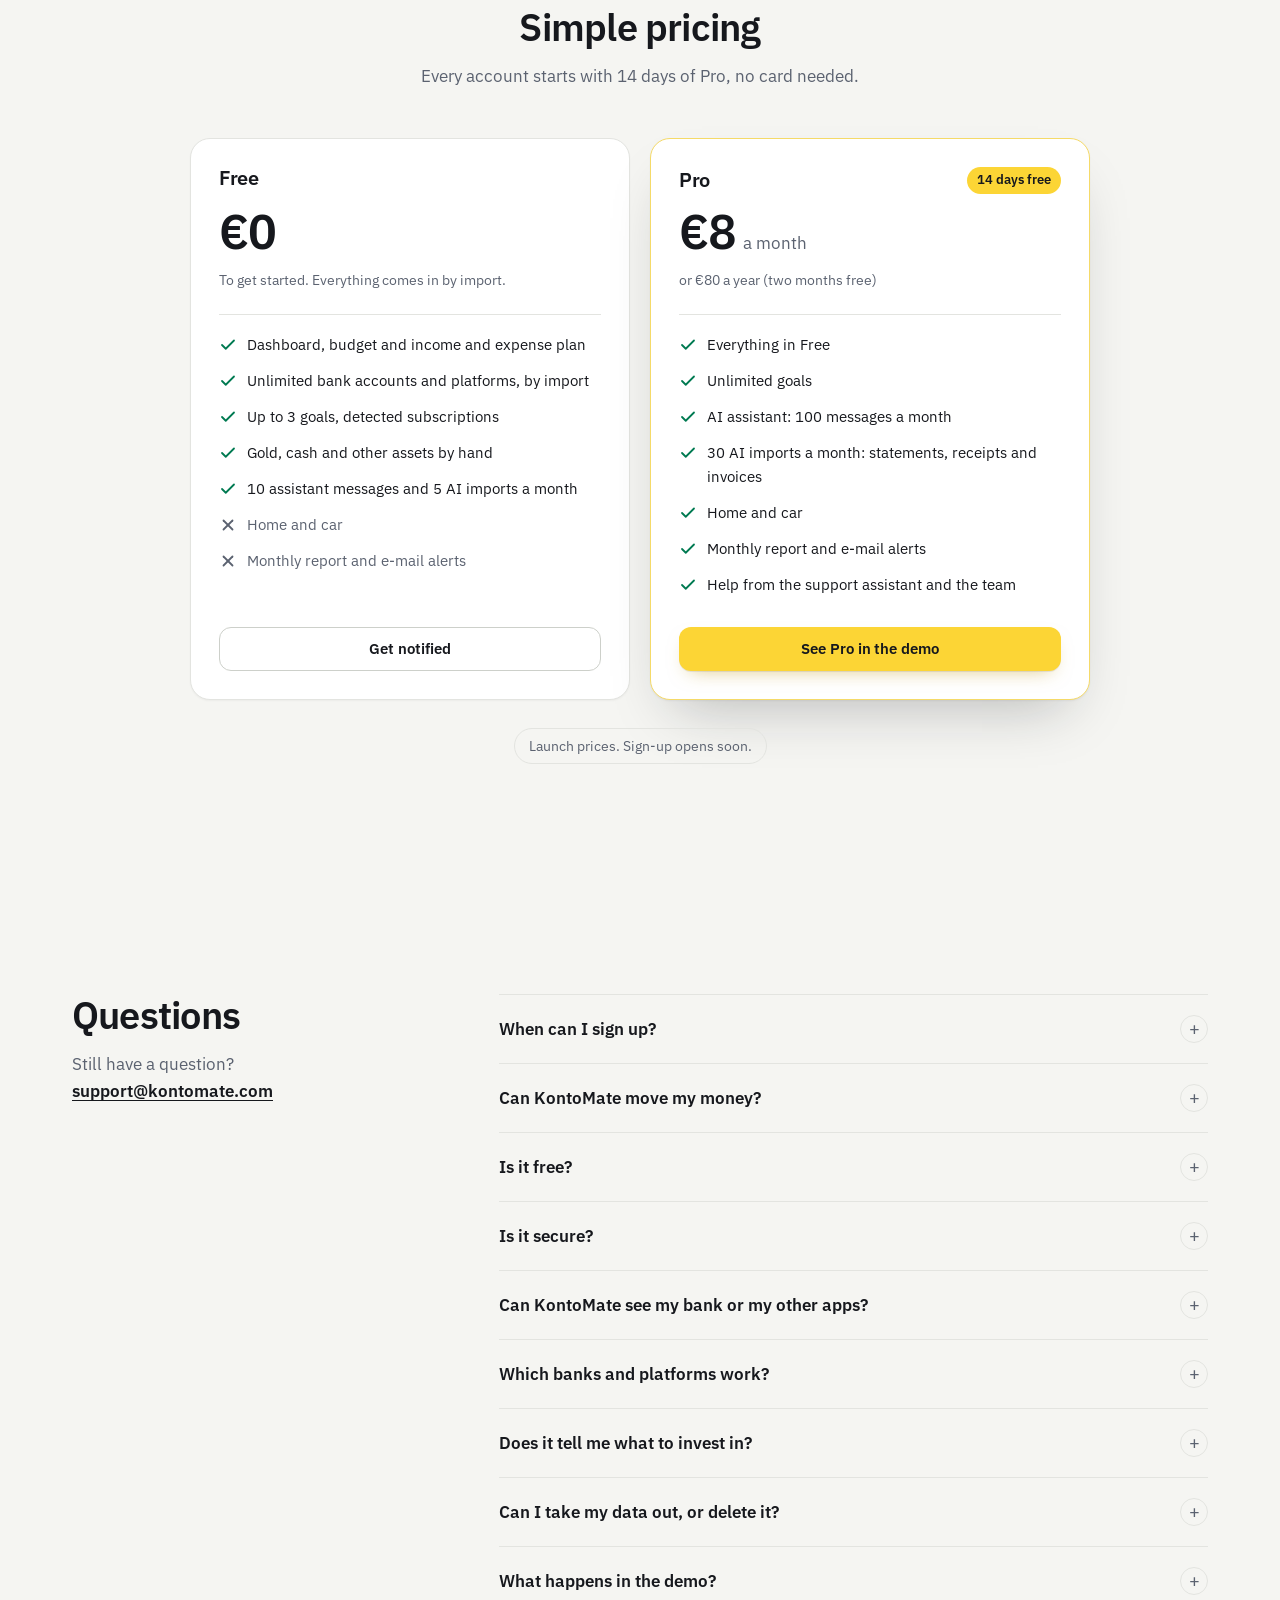
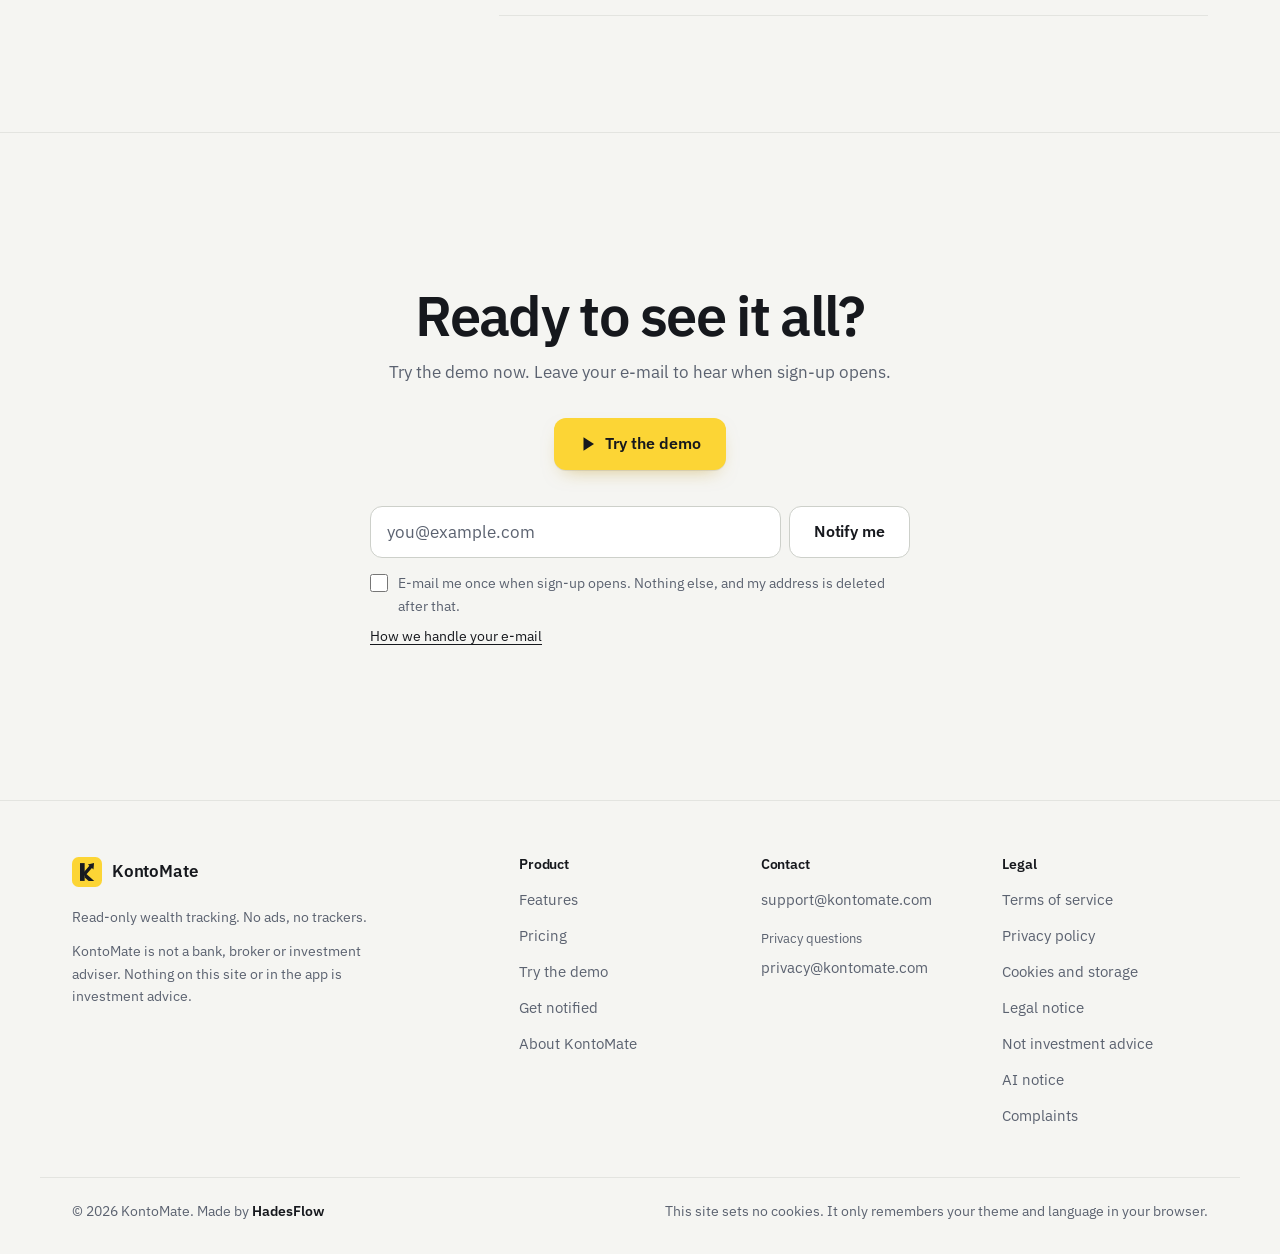
==== commit 28585051: "Pricing: cards share rows again (subgrid rule after the base .plan rule), buttons aligned Co-Authore" ====
--- a/index.html
+++ b/index.html
@@ -9,10 +9,10 @@
   <meta name="description" content="KontoMate shows your bank accounts, investments, crypto, gold and cash in one dashboard. A read-only wealth tracker: it can never move your money." />
   <meta name="theme-color" content="#f5f5f2" />
   <link rel="icon" href="/favicon.ico" sizes="48x48" />
-  <link rel="icon" href="assets/favicon.svg?v=812d4cdff5" type="image/svg+xml" />
-  <link rel="icon" href="assets/favicon-48.png?v=812d4cdff5" type="image/png" sizes="48x48" />
-  <link rel="icon" href="assets/icon-192.png?v=812d4cdff5" type="image/png" sizes="192x192" />
-  <link rel="apple-touch-icon" href="assets/apple-touch-icon.png?v=812d4cdff5" />
+  <link rel="icon" href="assets/favicon.svg?v=1c083724dd" type="image/svg+xml" />
+  <link rel="icon" href="assets/favicon-48.png?v=1c083724dd" type="image/png" sizes="48x48" />
+  <link rel="icon" href="assets/icon-192.png?v=1c083724dd" type="image/png" sizes="192x192" />
+  <link rel="apple-touch-icon" href="assets/apple-touch-icon.png?v=1c083724dd" />
   <link rel="canonical" href="https://kontomate.com/" />
   <meta property="og:title" content="KontoMate: the full picture of your money" />
   <meta property="og:description" content="Banks, brokers, crypto, gold and cash in one read-only dashboard, from the statements you import. No logins, no keys, no access to your accounts." />
@@ -112,8 +112,8 @@
   }
   </script>
   <!-- No trackers, no cookies, no third-party requests: everything below is served from this site. -->
-  <script src="assets/theme-init.js?v=812d4cdff5"></script>
-  <link rel="stylesheet" href="assets/site.css?v=812d4cdff5" />
+  <script src="assets/theme-init.js?v=1c083724dd"></script>
+  <link rel="stylesheet" href="assets/site.css?v=1c083724dd" />
 </head>
 <body>
   <!-- Lucide icons (ISC licence), drawn once and reused with <use>. -->
@@ -541,7 +541,7 @@
     </div>
   </footer>
 
-  <script src="assets/i18n.js?v=812d4cdff5"></script>
-  <script src="assets/site.js?v=812d4cdff5"></script>
+  <script src="assets/i18n.js?v=1c083724dd"></script>
+  <script src="assets/site.js?v=1c083724dd"></script>
 </body>
 </html>
--- a/assets/site.css
+++ b/assets/site.css
@@ -345,7 +345,6 @@
 .section-center h2, .section-center .section-lead { margin-left: auto; margin-right: auto; }
 .section-center .plan { text-align: left; }
 .plans { display: grid; grid-template-columns: minmax(0, 1fr); gap: 20px; margin: 48px auto 0; max-width: 900px; }
-@media (min-width: 768px) { .plans { grid-template-columns: repeat(2, minmax(0, 1fr)); grid-template-rows: auto; align-items: stretch; } .plan { display: grid; grid-template-rows: subgrid; grid-row: span 5; } }
 .plan { display: flex; flex-direction: column; gap: 12px; background: var(--card); border: 1px solid var(--border); border-radius: 20px; padding: 28px; box-shadow: var(--shadow-card); }
 .plan-pro { border-color: color-mix(in srgb, var(--primary) 70%, var(--border)); box-shadow: var(--shadow-hero); }
 .plan-head { display: flex; align-items: center; justify-content: space-between; gap: 8px; }
@@ -359,6 +358,8 @@
 .features .yes { color: var(--success); }
 .features .no { color: var(--muted); }
 .plan .btn { align-self: end; width: 100%; }
+/* After the base .plan rule, or its display: flex wins and the cards stop sharing rows. */
+@media (min-width: 768px) { .plans { grid-template-columns: repeat(2, minmax(0, 1fr)); grid-template-rows: auto; align-items: stretch; } .plan { display: grid; grid-template-rows: subgrid; grid-row: span 5; } }
 .note { display: inline-block; margin-top: 28px; padding: 6px 14px; border: 1px solid var(--border); border-radius: 999px; color: var(--muted); font-size: 0.875rem; }
 @media (max-width: 767px) { .plan-pro { order: -1; } }
 
